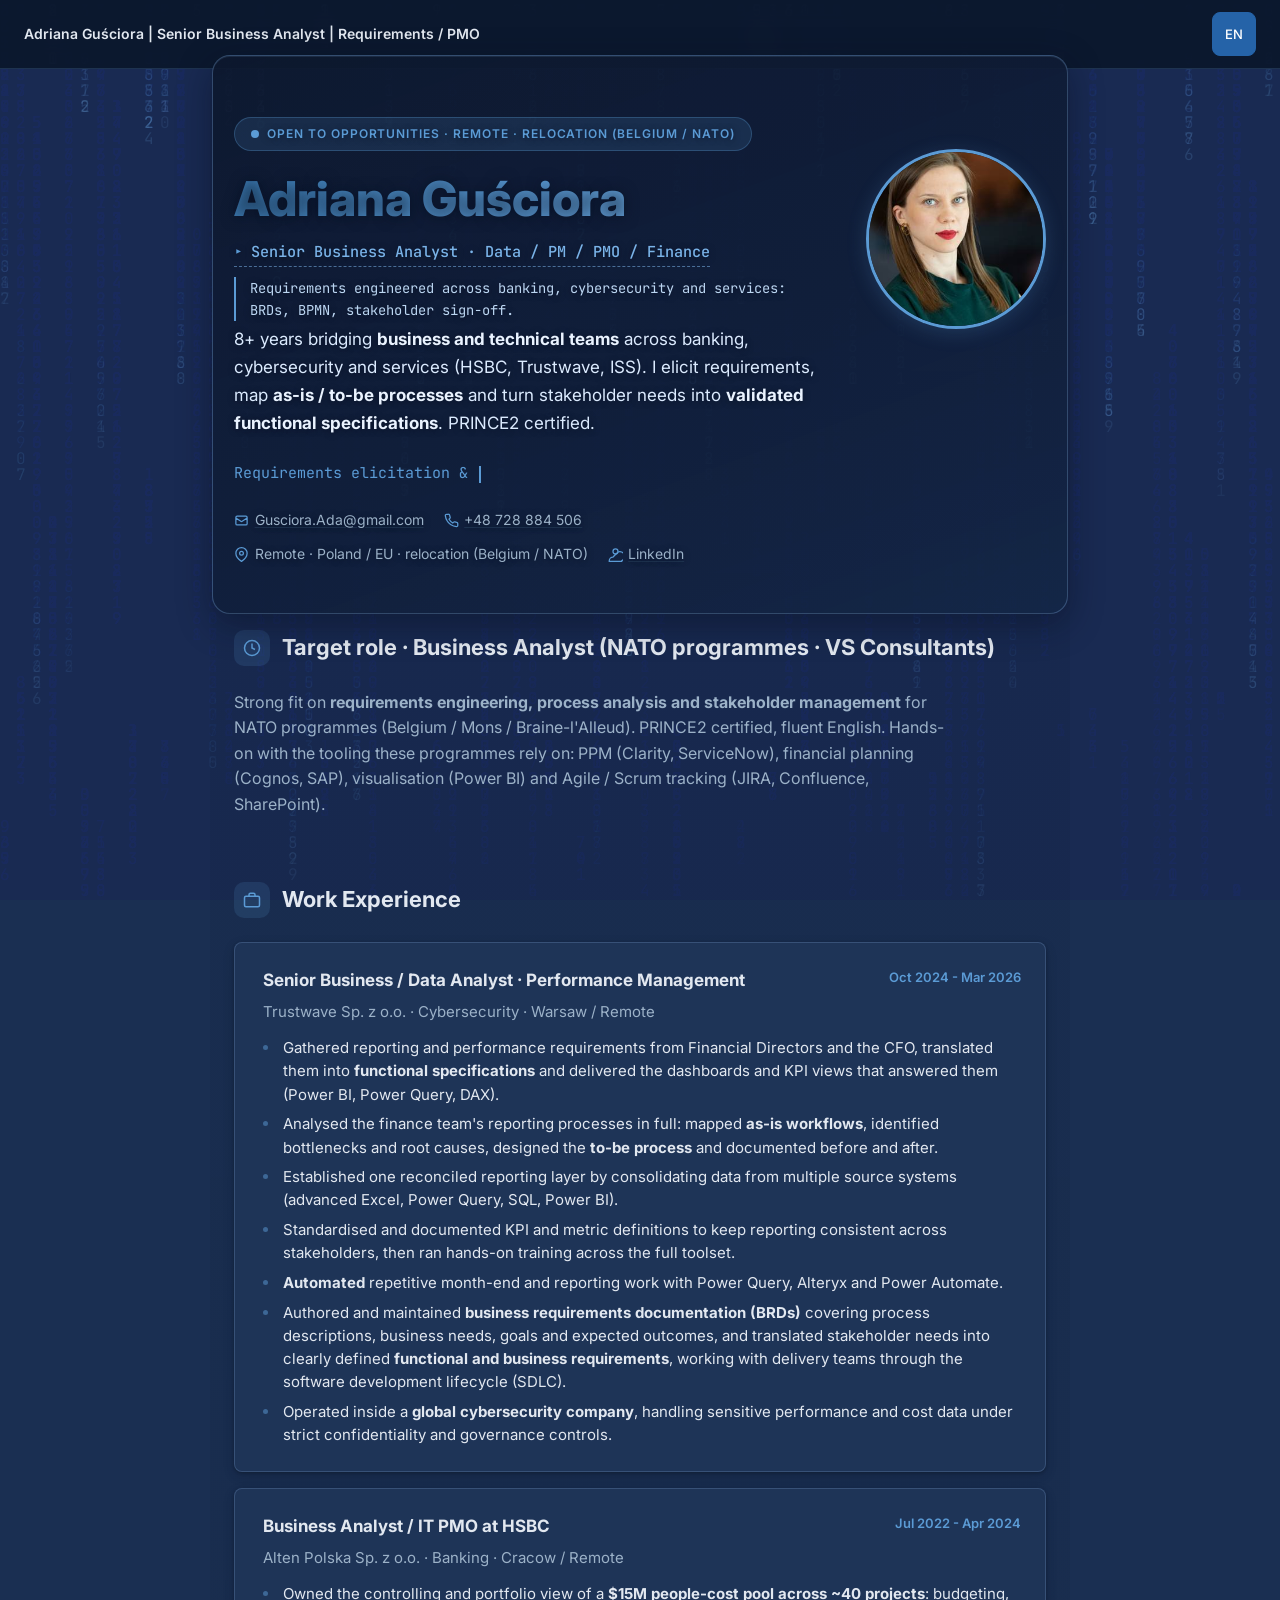
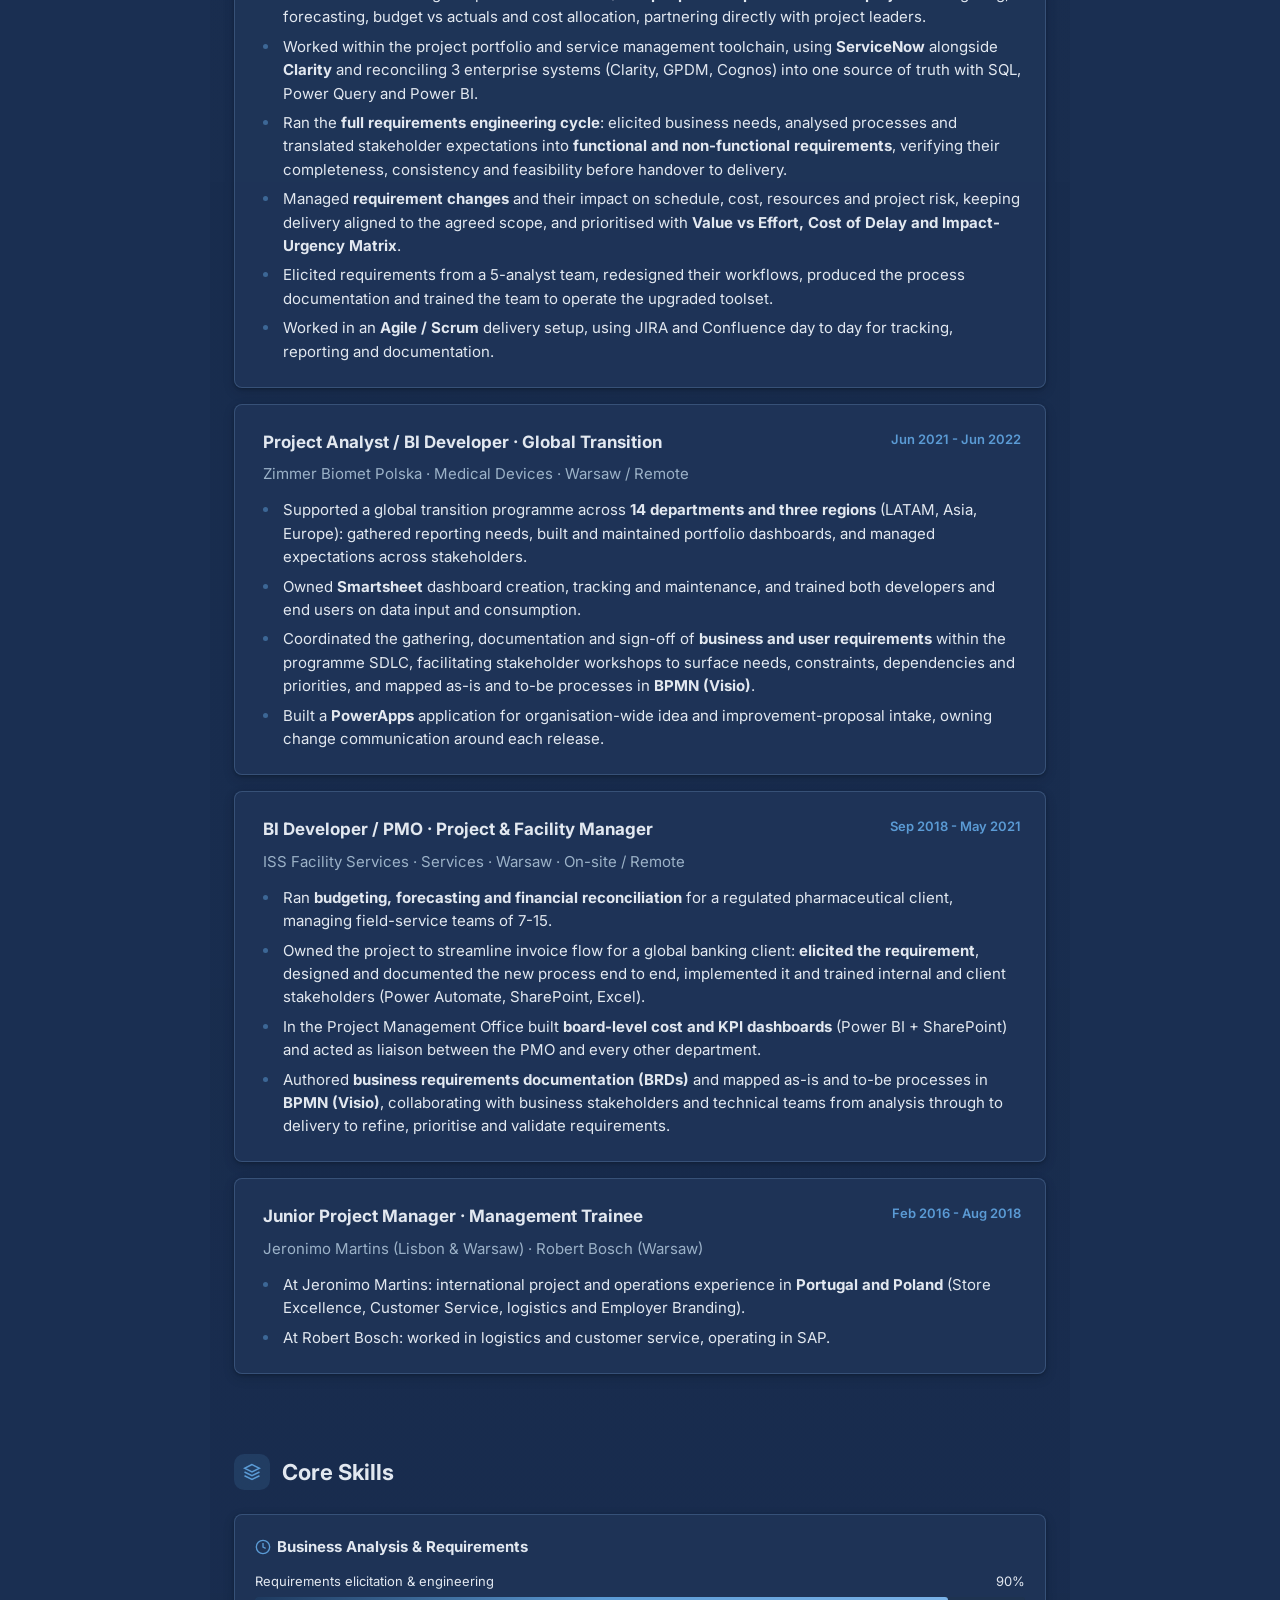
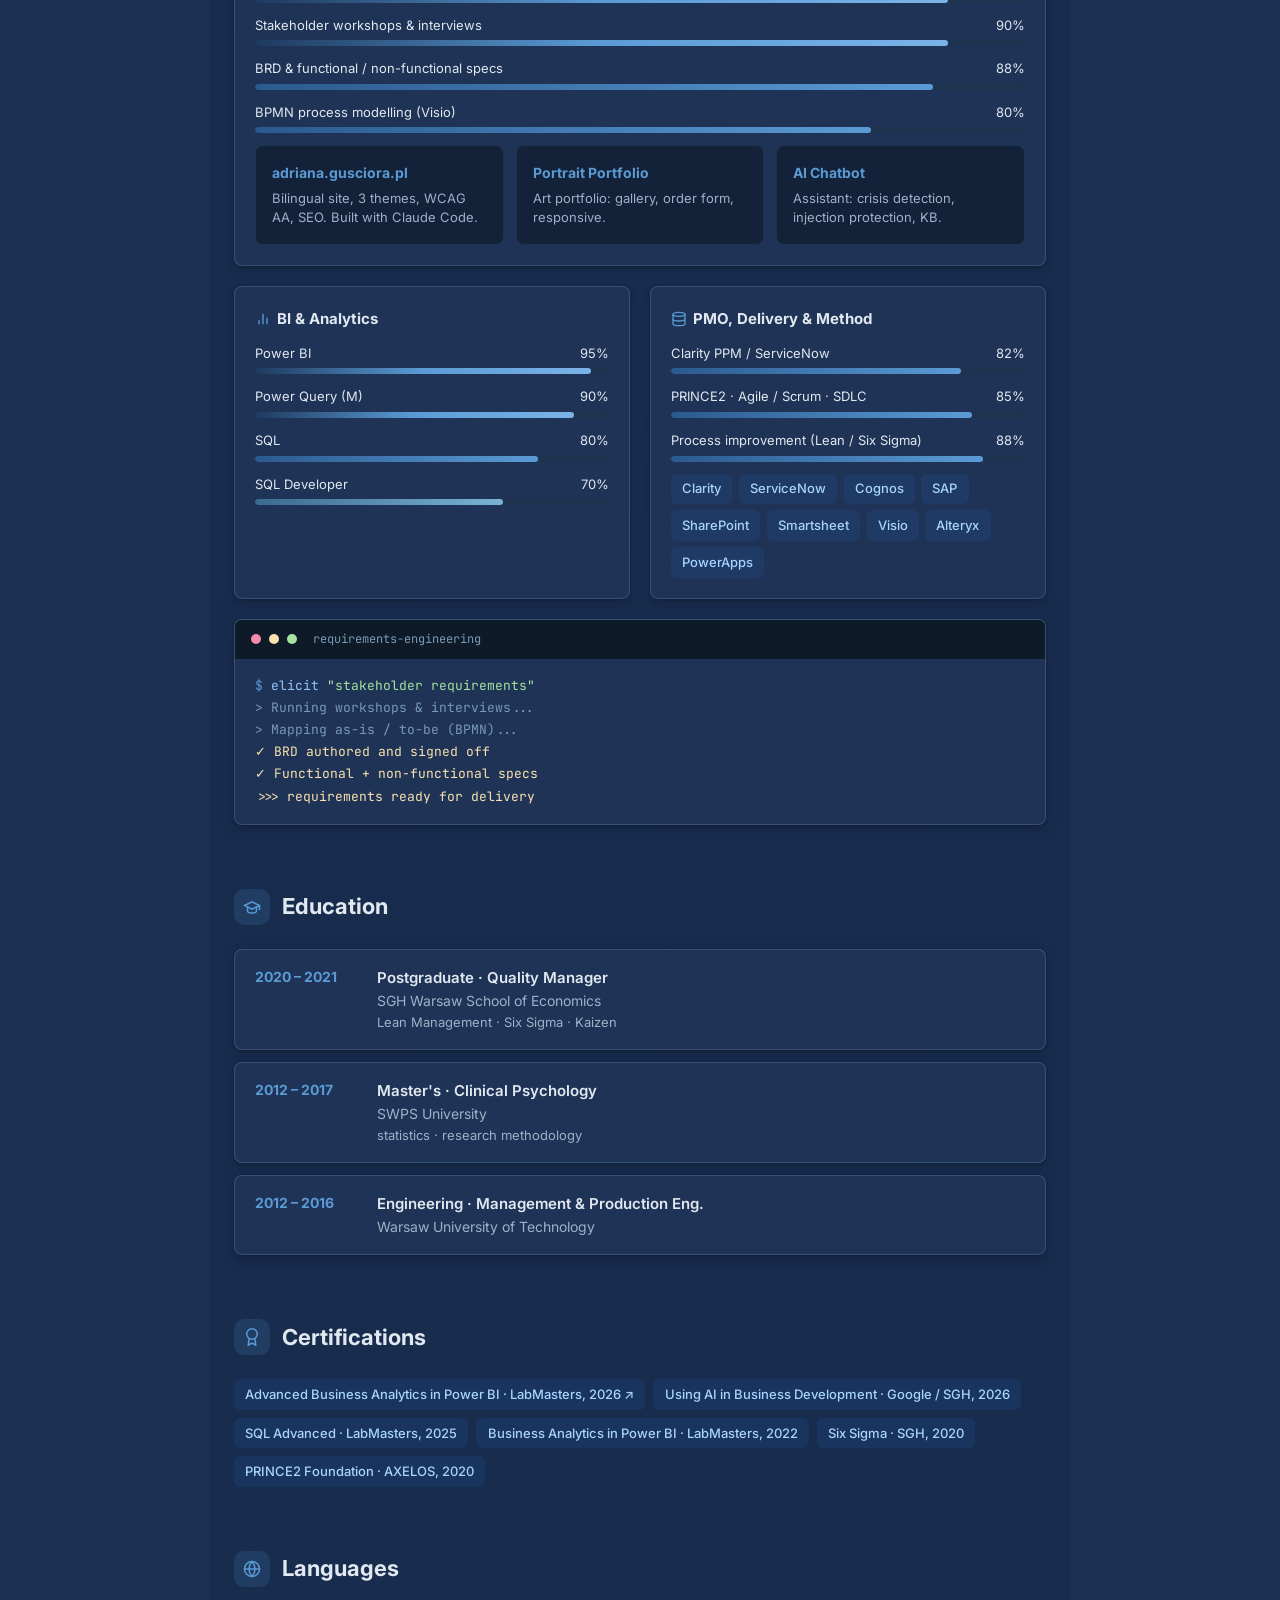
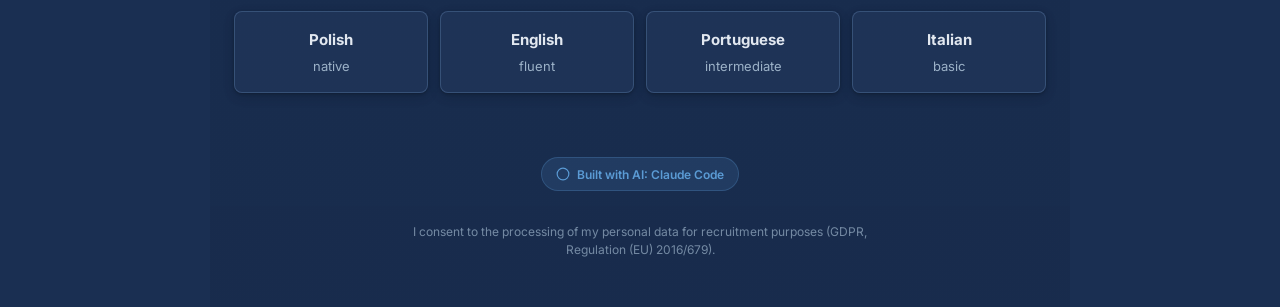
==== adrianaguscioraVS.html @ 181daa86 "cv: add online CV page for VS Consultants (NATO Business Analyst) New adrianaguscioraVS.html reusing" ====
<!DOCTYPE html>
<html lang="en">
<head>
<meta charset="UTF-8">
<meta name="viewport" content="width=device-width, initial-scale=1.0">
<meta name="robots" content="noindex, nofollow">
<title>CV — Adriana Guściora · Senior Business Analyst (NATO / VS Consultants)</title>
<link rel="preconnect" href="https://fonts.googleapis.com">
<link rel="preconnect" href="https://fonts.gstatic.com" crossorigin>
<link href="https://fonts.googleapis.com/css2?family=Inter:wght@400;500;600;700;800&family=JetBrains+Mono:wght@400;500&display=swap" rel="stylesheet">
<style>/* ===========================================
   CV Analityk — professional blue/navy design
   Dark/light mode, PL/EN toggle
   Clean, refined, with flower background
   =========================================== */

/* --- Color System (Blue / Navy) --- */
.cv-analyst {
  --ca-bg: #f8fafb;
  --ca-bg-alt: #eef1f5;
  --ca-surface: #ffffff;
  --ca-text: #1a2332;
  --ca-text-muted: #4a5a6a;
  --ca-accent: #1e56a0;
  --ca-accent-light: #2a6fc8;
  --ca-accent-hover: #174283;
  --ca-accent-glow: rgba(30, 86, 160, 0.10);
  --ca-gradient: linear-gradient(135deg, #0d2137, #1e56a0, #2a6fc8);
  --ca-border: #dce3eb;
  --ca-tag-bg: #eaf1fb;
  --ca-tag-text: #1e40af;
  --ca-card-shadow: 0 1px 3px rgba(0,0,0,0.05), 0 4px 12px rgba(0,0,0,0.03);
  --ca-font: 'Inter', -apple-system, BlinkMacSystemFont, 'Segoe UI', sans-serif;
  --ca-font-mono: 'JetBrains Mono', 'Fira Code', 'Cascadia Code', monospace;

  font-family: var(--ca-font);
  background: var(--ca-bg);
  color: var(--ca-text);
  min-height: 100vh;
  line-height: 1.6;
  position: relative;
  transition: background 0.3s ease, color 0.3s ease;
}

/* --- Dark mode --- */
.cv-analyst[data-mode="dark"] {
  --ca-bg: #0a1628;
  --ca-bg-alt: #0f1d32;
  --ca-surface: #132238;
  --ca-text: #e2e8f0;
  --ca-text-muted: #9cb2c8;
  --ca-accent: #5b9bd5;
  --ca-accent-light: #7ab3e8;
  --ca-accent-hover: #93c5fd;
  --ca-accent-glow: rgba(91, 155, 213, 0.15);
  --ca-gradient: linear-gradient(135deg, #3a7ab2, #5b9bd5, #7ab3e8);
  --ca-border: #1e3350;
  --ca-tag-bg: rgba(30, 86, 160, 0.20);
  --ca-tag-text: #a8d4ff;
  --ca-card-shadow: 0 1px 3px rgba(0,0,0,0.25), 0 4px 12px rgba(0,0,0,0.15);
}

/* --- Reset --- */
*, *::before, *::after {
  box-sizing: border-box;
  margin: 0;
  padding: 0;
}

html {
  scroll-behavior: smooth;
}

@media (prefers-reduced-motion: reduce) {
  html { scroll-behavior: auto; }
}

body {
  margin: 0;
  padding: 0;
}

/* --- Binary rain background (Matrix-style) --- */
.cv-analyst__binary-rain {
  position: fixed;
  top: 0;
  left: 0;
  width: 100%;
  height: 100%;
  pointer-events: none;
  z-index: 0;
}

/* --- Top bar --- */
.cv-analyst__topbar {
  position: sticky;
  top: 0;
  z-index: 100;
  display: flex;
  justify-content: flex-end;
  align-items: center;
  gap: 0.5rem;
  padding: 0.75rem 1.5rem;
  background: rgba(248, 250, 251, 0.85);
  backdrop-filter: blur(12px);
  -webkit-backdrop-filter: blur(12px);
  border-bottom: 1px solid var(--ca-border);
}

.cv-analyst[data-mode="dark"] .cv-analyst__topbar {
  background: rgba(10, 22, 40, 0.85);
}

.cv-analyst__toggle-btn {
  display: inline-flex;
  align-items: center;
  justify-content: center;
  gap: 0.4rem;
  padding: 0.4rem 0.75rem;
  min-height: 44px;
  min-width: 44px;
  font-size: 0.8125rem;
  font-family: var(--ca-font);
  font-weight: 500;
  background: var(--ca-surface);
  color: var(--ca-text-muted);
  border: 1px solid var(--ca-border);
  border-radius: 8px;
  cursor: pointer;
  transition: color 0.2s, border-color 0.2s, background-color 0.2s;
}

.cv-analyst__toggle-btn:hover {
  color: var(--ca-accent);
  border-color: var(--ca-accent);
}

.cv-analyst__toggle-btn svg {
  width: 16px;
  height: 16px;
}

.cv-analyst__toggle-btn--active {
  background: var(--ca-accent);
  color: #fff;
  border-color: var(--ca-accent);
}

.cv-analyst__toggle-btn--active:hover {
  color: #fff;
  background: var(--ca-accent-hover);
}

.cv-analyst[data-mode="dark"] .cv-analyst__toggle-btn--active {
  background: #2563a8;
  border-color: #2563a8;
}

.cv-analyst[data-mode="dark"] .cv-analyst__toggle-btn--active:hover {
  background: #1e56a0;
}

/* --- Top bar title --- */
.cv-analyst__topbar-title {
  font-size: 0.875rem;
  font-weight: 600;
  color: var(--ca-text);
  white-space: nowrap;
  overflow: hidden;
  text-overflow: ellipsis;
}

.cv-analyst__topbar-spacer {
  flex: 1;
}

/* --- Top bar divider --- */
.cv-analyst__topbar-divider {
  width: 1px;
  height: 20px;
  background: var(--ca-border);
  margin: 0 0.25rem;
}

/* --- Layout container --- */
.cv-analyst__container {
  position: relative;
  z-index: 1;
  max-width: 860px;
  margin: 0 auto;
  padding: 0 1.5rem;
}

/* --- Hero --- */
.cv-analyst__hero {
  padding: 3rem 0 2rem;
  display: flex;
  align-items: center;
  gap: 2.5rem;
}

.cv-analyst__hero-content {
  flex: 1;
  min-width: 0;
}

.cv-analyst__hero-badge {
  display: inline-flex;
  align-items: center;
  gap: 0.5rem;
  padding: 0.4rem 1rem;
  font-size: 0.75rem;
  font-weight: 600;
  text-transform: uppercase;
  letter-spacing: 0.08em;
  background: var(--ca-accent-glow);
  color: var(--ca-accent);
  border: 1px solid rgba(30, 86, 160, 0.25);
  border-radius: 20px;
  margin-bottom: 1.25rem;
}

.cv-analyst[data-mode="dark"] .cv-analyst__hero-badge {
  border-color: rgba(91, 155, 213, 0.3);
}

.cv-analyst__hero-badge .pulse {
  width: 8px;
  height: 8px;
  background: var(--ca-accent);
  border-radius: 50%;
  animation: pulse 2s ease-in-out infinite;
}

@keyframes pulse {
  0%, 100% { opacity: 1; transform: scale(1); }
  50% { opacity: 0.5; transform: scale(1.3); }
}

.cv-analyst__name {
  font-size: clamp(2.25rem, 5vw, 3rem);
  font-weight: 800;
  color: var(--ca-accent);
  background: var(--ca-gradient);
  -webkit-background-clip: text;
  -webkit-text-fill-color: transparent;
  background-clip: text;
  margin-bottom: 0.5rem;
  line-height: 1.15;
}

.cv-analyst__tagline {
  font-size: 1.0625rem;
  color: var(--ca-text-muted);
  max-width: 600px;
  margin: 0 0 1.5rem;
  line-height: 1.65;
}

/* --- Typing animation --- */
.cv-analyst__typing {
  font-family: var(--ca-font-mono);
  font-size: 0.9375rem;
  color: var(--ca-accent);
  min-height: 1.5em;
}

.cv-analyst__typing .cursor {
  display: inline-block;
  width: 2px;
  height: 1.1em;
  background: var(--ca-accent);
  margin-left: 2px;
  vertical-align: text-bottom;
  animation: blink 0.8s step-end infinite;
}

@keyframes blink {
  50% { opacity: 0; }
}

/* --- Contact row --- */
.cv-analyst__contact {
  display: flex;
  flex-wrap: wrap;
  gap: 0.75rem 1.25rem;
  margin-top: 1.5rem;
  font-size: 0.875rem;
}

.cv-analyst__contact-item {
  display: inline-flex;
  align-items: center;
  gap: 0.35rem;
  color: var(--ca-text-muted);
}

.cv-analyst__contact-item svg {
  width: 15px;
  height: 15px;
  color: var(--ca-accent);
  flex-shrink: 0;
}

.cv-analyst__contact-item a {
  color: var(--ca-text-muted);
  text-decoration: underline;
  text-underline-offset: 2px;
  text-decoration-color: var(--ca-border);
  transition: color 0.2s, text-decoration-color 0.2s;
}

.cv-analyst__contact-item a:hover {
  color: var(--ca-accent);
  text-decoration-color: var(--ca-accent);
}

/* --- Sections --- */
.cv-analyst__section {
  padding: 2rem 0;
}

.cv-analyst__section-header {
  display: flex;
  align-items: center;
  gap: 0.75rem;
  margin-bottom: 1.5rem;
}

.cv-analyst__section-icon {
  width: 36px;
  height: 36px;
  display: flex;
  align-items: center;
  justify-content: center;
  background: var(--ca-accent-glow);
  color: var(--ca-accent);
  border-radius: 10px;
  flex-shrink: 0;
}

.cv-analyst__section-icon svg {
  width: 18px;
  height: 18px;
}

.cv-analyst__section-title {
  font-size: 1.375rem;
  font-weight: 700;
  color: var(--ca-text);
  margin: 0;
  line-height: 1.3;
}

/* --- Experience cards --- */
.cv-analyst__exp-card {
  background: var(--ca-surface);
  border: 1px solid var(--ca-border);
  border-left: 3px solid var(--ca-accent);
  border-radius: 8px;
  padding: 1.5rem 1.5rem 1.5rem 1.75rem;
  margin-bottom: 1rem;
  box-shadow: var(--ca-card-shadow);
}

.cv-analyst__exp-header {
  display: flex;
  justify-content: space-between;
  align-items: flex-start;
  flex-wrap: wrap;
  gap: 0.5rem;
  margin-bottom: 0.4rem;
}

.cv-analyst__exp-role {
  font-size: 1.0625rem;
  font-weight: 700;
  color: var(--ca-text);
  margin: 0;
}

.cv-analyst__exp-period {
  font-size: 0.8125rem;
  color: var(--ca-accent);
  font-weight: 600;
  white-space: nowrap;
}

.cv-analyst__exp-company {
  font-size: 0.9375rem;
  color: var(--ca-text-muted);
  margin-bottom: 0.75rem;
}

.cv-analyst__exp-bullets {
  list-style: none;
  padding: 0;
  margin: 0;
  display: flex;
  flex-direction: column;
  gap: 0.4rem;
}

.cv-analyst__exp-bullets li {
  font-size: 0.9375rem;
  color: var(--ca-text);
  padding-left: 1.25rem;
  position: relative;
  line-height: 1.55;
}

.cv-analyst__exp-bullets li::before {
  content: '';
  position: absolute;
  left: 0;
  top: 0.6em;
  width: 5px;
  height: 5px;
  border-radius: 50%;
  background: var(--ca-accent);
  opacity: 0.5;
}

/* --- Skills --- */
.cv-analyst__skills-grid {
  display: grid;
  grid-template-columns: 1fr;
  gap: 1.25rem;
}

@media (min-width: 640px) {
  .cv-analyst__skills-grid {
    grid-template-columns: 1fr 1fr;
  }
}

.cv-analyst__skill-group {
  background: var(--ca-surface);
  border: 1px solid var(--ca-border);
  border-radius: 8px;
  padding: 1.25rem;
  box-shadow: var(--ca-card-shadow);
}

.cv-analyst__skill-group--ai {
  border-color: rgba(30, 86, 160, 0.35);
  background: rgba(234, 241, 251, 0.5);
  grid-column: 1 / -1;
  border-left: 3px solid var(--ca-accent);
}

.cv-analyst[data-mode="dark"] .cv-analyst__skill-group--ai {
  border-color: rgba(91, 155, 213, 0.35);
  background: rgba(30, 86, 160, 0.08);
}

.cv-analyst__skill-group h3 {
  font-size: 0.9375rem;
  font-weight: 700;
  color: var(--ca-text);
  margin: 0 0 0.75rem;
  display: flex;
  align-items: center;
  gap: 0.4rem;
}

.cv-analyst__skill-group h3 svg {
  width: 16px;
  height: 16px;
  color: var(--ca-accent);
}

/* --- Skill bars --- */
.cv-analyst__skill-bar {
  margin-bottom: 0.75rem;
}

.cv-analyst__skill-bar:last-of-type {
  margin-bottom: 0;
}

.cv-analyst__skill-label {
  display: flex;
  justify-content: space-between;
  font-size: 0.8125rem;
  margin-bottom: 0.3rem;
  color: var(--ca-text);
}

.cv-analyst__skill-track {
  height: 6px;
  background: #d5dde5;
  border-radius: 3px;
  overflow: hidden;
}

.cv-analyst[data-mode="dark"] .cv-analyst__skill-track {
  background: #1e3350;
}

/* Skill levels: expert (90+), advanced (80-89), proficient (70-79) */
.cv-analyst__skill-fill {
  height: 100%;
  border-radius: 3px;
  width: 0;
  background: var(--ca-gradient);
}

.cv-analyst__skill-fill[data-level="expert"] {
  background: linear-gradient(90deg, #0d2137, #1e56a0, #2a6fc8);
  transition: width 1.4s cubic-bezier(0.22, 1, 0.36, 1);
}

.cv-analyst__skill-fill[data-level="advanced"] {
  background: linear-gradient(90deg, #1e56a0, #3b82c8);
  transition: width 1.0s cubic-bezier(0.34, 1.56, 0.64, 1);
}

.cv-analyst__skill-fill[data-level="proficient"] {
  background: linear-gradient(90deg, #3b6fa0, #6ba3d6);
  transition: width 0.8s cubic-bezier(0.45, 0, 0.55, 1);
}

.cv-analyst[data-mode="dark"] .cv-analyst__skill-fill[data-level="expert"] {
  background: linear-gradient(90deg, #1e3a5f, #5b9bd5, #7ab3e8);
}

.cv-analyst[data-mode="dark"] .cv-analyst__skill-fill[data-level="advanced"] {
  background: linear-gradient(90deg, #2a5a8f, #5b9bd5);
}

.cv-analyst[data-mode="dark"] .cv-analyst__skill-fill[data-level="proficient"] {
  background: linear-gradient(90deg, #3a6a8f, #7ab3d5);
}

/* --- Tags --- */
.cv-analyst__tags {
  display: flex;
  flex-wrap: wrap;
  gap: 0.4rem;
}

.cv-analyst__tag {
  font-size: 0.8125rem;
  padding: 0.3rem 0.7rem;
  background: var(--ca-tag-bg);
  color: var(--ca-tag-text);
  border-radius: 6px;
  font-weight: 500;
}

.cv-analyst__tags--spaced {
  margin-top: 0.75rem;
}

.cv-analyst__tags--certs {
  gap: 0.5rem;
}

.cv-analyst__tag--link {
  text-decoration: none;
  cursor: pointer;
  transition: opacity 0.2s, transform 0.2s;
}

.cv-analyst__tag--link:hover {
  opacity: 0.85;
  transform: translateY(-1px);
}

.cv-analyst__cert-link {
  display: inline-flex;
  align-items: center;
  gap: 0.25rem;
  margin-top: 0.35rem;
  font-size: 0.75rem;
  color: var(--ca-accent);
  text-decoration: none;
  opacity: 0.8;
  transition: opacity 0.2s;
}

.cv-analyst__cert-link:hover {
  opacity: 1;
  text-decoration: underline;
}

.cv-analyst__cert-link svg {
  width: 12px;
  height: 12px;
}

button.cv-analyst__cert-link {
  background: none;
  border: none;
  cursor: pointer;
  padding: 0;
}

.cv-analyst__lang-cert {
  font-size: 0.8125rem;
  color: var(--ca-accent);
  background: none;
  border: none;
  padding: 0;
  cursor: pointer;
  font-family: inherit;
  margin-left: 0.25rem;
}

.cv-analyst__lang-cert:hover {
  text-decoration: underline;
}

button.cv-analyst__tag--link {
  border: none;
  cursor: pointer;
  font-family: inherit;
}

/* Clickable AI project tiles */
.cv-analyst__ai-project--link {
  text-decoration: none;
  color: inherit;
  transition: transform 0.2s, box-shadow 0.2s;
}

.cv-analyst__ai-project--link:hover {
  transform: translateY(-2px);
  box-shadow: 0 4px 12px rgba(0, 0, 0, 0.15);
}

/* --- Lightbox (cert gallery) --- */
.cv-cert-lightbox {
  position: fixed;
  inset: 0;
  z-index: 9999;
  display: flex;
  align-items: center;
  justify-content: center;
}

.cv-cert-lightbox[hidden] {
  display: none;
}

.cv-cert-lightbox__overlay {
  position: absolute;
  inset: 0;
  background: rgba(0, 0, 0, 0.88);
}

.cv-cert-lightbox__content {
  position: relative;
  display: flex;
  align-items: center;
  justify-content: center;
}

.cv-cert-lightbox__img {
  max-width: 90vw;
  max-height: 85vh;
  object-fit: contain;
  border-radius: 4px;
  box-shadow: 0 4px 32px rgba(0, 0, 0, 0.5);
}

.cv-cert-lightbox__pdf {
  width: 80vw;
  height: 85vh;
  border: none;
  border-radius: 4px;
  box-shadow: 0 4px 32px rgba(0, 0, 0, 0.5);
  background: #fff;
}

.cv-cert-lightbox__close,
.cv-cert-lightbox__prev,
.cv-cert-lightbox__next {
  position: absolute;
  background: rgba(255, 255, 255, 0.12);
  color: #fff;
  border: none;
  cursor: pointer;
  border-radius: 50%;
  display: flex;
  align-items: center;
  justify-content: center;
  transition: background 0.2s;
  z-index: 1;
}

.cv-cert-lightbox__close:hover,
.cv-cert-lightbox__prev:hover,
.cv-cert-lightbox__next:hover {
  background: rgba(255, 255, 255, 0.25);
}

.cv-cert-lightbox__close {
  top: 1rem;
  right: 1rem;
  width: 40px;
  height: 40px;
  font-size: 1.5rem;
  line-height: 1;
}

.cv-cert-lightbox__prev,
.cv-cert-lightbox__next {
  top: 50%;
  transform: translateY(-50%);
  width: 44px;
  height: 44px;
  font-size: 1.75rem;
  line-height: 1;
}

.cv-cert-lightbox__prev { left: 1rem; }
.cv-cert-lightbox__next { right: 1rem; }

.cv-cert-lightbox__counter {
  position: absolute;
  bottom: 1rem;
  left: 50%;
  transform: translateX(-50%);
  color: rgba(255, 255, 255, 0.7);
  font-size: 0.875rem;
}

.cv-analyst__tag--ai {
  background: var(--ca-accent-glow);
  color: var(--ca-accent);
  border: 1px solid rgba(30, 86, 160, 0.2);
}

.cv-analyst[data-mode="dark"] .cv-analyst__tag--ai {
  border-color: rgba(91, 155, 213, 0.25);
}

/* --- Terminal snippet --- */
.cv-analyst__terminal {
  background: #1a2332;
  border-radius: 8px;
  overflow: hidden;
  margin-top: 1.25rem;
  box-shadow: var(--ca-card-shadow);
  font-family: var(--ca-font-mono);
  font-size: 0.8125rem;
  line-height: 1.7;
}

.cv-analyst__terminal-header {
  display: flex;
  align-items: center;
  gap: 0.5rem;
  padding: 0.6rem 1rem;
  background: #0f1a28;
}

.cv-analyst__terminal-dot {
  width: 10px;
  height: 10px;
  border-radius: 50%;
}

.cv-analyst__terminal-dot--red { background: #f38ba8; }
.cv-analyst__terminal-dot--yellow { background: #f9e2af; }
.cv-analyst__terminal-dot--green { background: #a6e3a1; }

.cv-analyst__terminal-title {
  font-size: 0.75rem;
  color: #7a9ab4;
  margin-left: 0.5rem;
}

.cv-analyst__terminal-body {
  padding: 1rem 1.25rem;
  color: #c8d6e0;
  overflow-x: auto;
}

.cv-analyst__terminal-body .prompt { color: #5b9bd5; }
.cv-analyst__terminal-body .comment { color: #7a9ab4; }
.cv-analyst__terminal-body .keyword { color: #7ab3e8; }
.cv-analyst__terminal-body .string { color: #a6e3a1; }
.cv-analyst__terminal-body .function { color: #93c5fd; }
.cv-analyst__terminal-body .output { color: #f9e2af; }

/* --- AI project cards --- */
.cv-analyst__ai-projects {
  display: grid;
  grid-template-columns: 1fr;
  gap: 0.75rem;
  margin-top: 0.75rem;
}

@media (min-width: 640px) and (max-width: 767px) {
  .cv-analyst__ai-projects {
    grid-template-columns: 1fr 1fr;
  }
}

@media (min-width: 768px) {
  .cv-analyst__ai-projects {
    grid-template-columns: 1fr 1fr 1fr;
  }
}

.cv-analyst__ai-project {
  padding: 1rem;
  background: var(--ca-surface);
  border: 1px solid var(--ca-border);
  border-radius: 8px;
  text-align: left;
}

.cv-analyst__ai-project-name {
  font-size: 0.875rem;
  font-weight: 700;
  color: var(--ca-accent);
  margin: 0 0 0.25rem;
}

.cv-analyst__ai-project-desc {
  font-size: 0.8125rem;
  color: var(--ca-text-muted);
  line-height: 1.5;
  margin: 0;
}

/* --- Education --- */
.cv-analyst__edu-list {
  display: flex;
  flex-direction: column;
  gap: 0.75rem;
}

.cv-analyst__edu-item {
  display: grid;
  grid-template-columns: 110px 1fr;
  gap: 0.75rem;
  padding: 1rem 1.25rem;
  background: var(--ca-surface);
  border: 1px solid var(--ca-border);
  border-left: 3px solid var(--ca-accent);
  border-radius: 8px;
  box-shadow: var(--ca-card-shadow);
}

.cv-analyst__edu-year {
  font-size: 0.875rem;
  font-weight: 700;
  color: var(--ca-accent);
}

.cv-analyst__edu-title {
  font-size: 0.9375rem;
  font-weight: 600;
  color: var(--ca-text);
  margin: 0;
}

.cv-analyst__edu-school {
  font-size: 0.875rem;
  color: var(--ca-text-muted);
  margin: 0;
}

.cv-analyst__edu-desc {
  font-size: 0.8125rem;
  color: var(--ca-text-muted);
  margin: 0;
}

/* --- Languages --- */
.cv-analyst__lang-grid {
  display: grid;
  grid-template-columns: repeat(auto-fill, minmax(180px, 1fr));
  gap: 0.75rem;
}

.cv-analyst__lang-card {
  background: var(--ca-surface);
  border: 1px solid var(--ca-border);
  border-radius: 8px;
  padding: 1rem;
  text-align: center;
  box-shadow: var(--ca-card-shadow);
}

.cv-analyst__lang-name {
  font-weight: 700;
  color: var(--ca-text);
  font-size: 0.9375rem;
}

.cv-analyst__lang-level {
  font-size: 0.8125rem;
  color: var(--ca-text-muted);
  margin-top: 0.25rem;
}

/* --- Photo --- */
.cv-analyst__photo {
  width: 180px;
  height: 180px;
  border-radius: 50%;
  object-fit: cover;
  border: 3px solid var(--ca-accent);
  box-shadow: 0 4px 20px rgba(30, 86, 160, 0.15);
  flex-shrink: 0;
  align-self: flex-start;
  margin-top: 2rem;
}

.cv-analyst[data-mode="dark"] .cv-analyst__photo {
  box-shadow: 0 4px 20px rgba(91, 155, 213, 0.2);
}

/* --- Footer --- */
.cv-analyst__footer {
  text-align: center;
  padding: 2rem 0 3rem;
  font-size: 0.8125rem;
  color: var(--ca-text-muted);
}

.cv-analyst__gdpr {
  margin-top: 1.25rem;
  font-size: 0.75rem;
  color: var(--ca-text-muted);
  opacity: 0.7;
  max-width: 500px;
  margin-left: auto;
  margin-right: auto;
  line-height: 1.5;
}

.cv-analyst__ai-badge {
  display: inline-flex;
  align-items: center;
  gap: 0.4rem;
  padding: 0.4rem 0.9rem;
  font-size: 0.75rem;
  font-weight: 600;
  background: var(--ca-accent-glow);
  color: var(--ca-accent);
  border: 1px solid rgba(30, 86, 160, 0.2);
  border-radius: 20px;
  margin-bottom: 0.75rem;
}

.cv-analyst[data-mode="dark"] .cv-analyst__ai-badge {
  border-color: rgba(91, 155, 213, 0.25);
}

.cv-analyst__ai-badge svg {
  width: 14px;
  height: 14px;
}

/* --- Print button --- */
.cv-analyst__print-btn {
  display: inline-flex;
  align-items: center;
  gap: 0.5rem;
  padding: 0.5rem 1rem;
  min-height: 44px;
  font-size: 0.8125rem;
  font-family: var(--ca-font);
  font-weight: 500;
  background: var(--ca-surface);
  color: var(--ca-text-muted);
  border: 1px solid var(--ca-border);
  border-radius: 8px;
  cursor: pointer;
  transition: color 0.2s, border-color 0.2s;
  margin-top: 1rem;
}

.cv-analyst__print-btn:hover {
  color: var(--ca-accent);
  border-color: var(--ca-accent);
}

.cv-analyst__print-btn svg {
  width: 15px;
  height: 15px;
}

/* --- Skip link --- */
.cv-analyst__skip-link {
  position: absolute;
  left: -9999px;
  top: 0;
  z-index: 200;
  padding: 0.5rem 1rem;
  background: var(--ca-accent);
  color: #fff;
  font-size: 0.875rem;
  font-weight: 600;
  text-decoration: none;
  border-radius: 0 0 8px 0;
}

.cv-analyst__skip-link:focus {
  left: 0;
  top: 0;
}

/* --- Focus styles (WCAG) --- */
a:focus-visible,
button:focus-visible {
  outline: 3px solid var(--ca-accent);
  outline-offset: 2px;
}

/* --- Reduced motion --- */
@media (prefers-reduced-motion: reduce) {
  .cv-analyst__hero-badge .pulse { animation: none; }
  .cv-analyst__typing .cursor { animation: none; }
  .cv-analyst__skill-fill,
  .cv-analyst__skill-fill[data-level="expert"],
  .cv-analyst__skill-fill[data-level="advanced"],
  .cv-analyst__skill-fill[data-level="proficient"] {
    transition: none;
  }
  .cv-analyst__binary-rain { display: none; }
}

/* --- Responsive --- */
@media (max-width: 640px) {
  .cv-analyst__hero {
    flex-direction: column-reverse;
    text-align: center;
    gap: 1.25rem;
  }

  .cv-analyst__hero-content {
    display: flex;
    flex-direction: column;
    align-items: center;
  }

  .cv-analyst__contact {
    justify-content: center;
  }

  .cv-analyst__edu-item {
    grid-template-columns: 1fr;
    gap: 0.25rem;
  }

  .cv-analyst__topbar {
    padding: 0.5rem 1rem;
    flex-wrap: wrap;
    justify-content: center;
  }

  .cv-analyst__topbar-title,
  .cv-analyst__topbar-spacer {
    display: none;
  }

  .cv-analyst__exp-header {
    flex-direction: column;
  }

  .cv-analyst__container {
    padding: 0 1rem;
  }

  .cv-analyst__exp-card {
    padding: 1rem 1rem 1rem 1.25rem;
  }
}

/* =============================================
   PRINT — Professional CV layout for PDF/paper
   Editorial minimal: navy accents, tight grid,
   optimized for A4 (2 pages max)
   ============================================= */

@page {
  size: A4;
  margin: 1.2cm 1.5cm;
}

@media print {

  /* --- Reset to clean white --- */
  .cv-analyst {
    --ca-bg: #fff;
    --ca-surface: #fff;
    --ca-text: #1a1a1a;
    --ca-text-muted: #4a4a4a;
    --ca-border: #d0d5dd;
    --ca-accent: #1e3a6e;
    --ca-tag-bg: #eef2f7;
    --ca-tag-text: #1e3a6e;
    --ca-card-shadow: none;
    background: #fff;
    font-size: 9.5pt;
    line-height: 1.45;
  }

  /* --- Hide web-only elements --- */
  .cv-analyst__topbar,
  .cv-analyst__binary-rain,
  .cv-analyst__print-btn,
  .cv-analyst__ai-badge,
  .cv-analyst__typing,
  .cv-analyst__skip-link,
  .cv-analyst__terminal,
  .cv-analyst__hero-badge {
    display: none !important;
  }

  /* --- Container: full width for print --- */
  .cv-analyst__container {
    max-width: 100%;
    padding: 0;
  }

  /* ==========================================
     HERO — Compact header with accent bar
     ========================================== */
  .cv-analyst__hero {
    padding: 0 0 0.6cm;
    text-align: left;
    display: grid;
    grid-template-columns: 72pt 1fr;
    grid-template-rows: auto auto auto;
    gap: 0 0.5cm;
    align-items: start;
    border-bottom: 2.5pt solid #1e3a6e;
    margin-bottom: 0.4cm;
  }

  .cv-analyst__photo {
    grid-row: 1 / 4;
    width: 72pt;
    height: 72pt;
    border: 2pt solid #1e3a6e;
    box-shadow: none;
    margin: 0;
  }

  .cv-analyst__name {
    font-size: 18pt;
    font-weight: 800;
    -webkit-text-fill-color: #1e3a6e;
    color: #1e3a6e;
    margin: 0;
    line-height: 1.2;
    padding-top: 0.1cm;
  }

  .cv-analyst__tagline {
    font-size: 9pt;
    color: #4a4a4a;
    margin: 0.1cm 0 0;
    line-height: 1.4;
    max-width: none;
  }

  .cv-analyst__contact {
    margin-top: 0.15cm;
    gap: 0.3cm;
    justify-content: flex-start;
    font-size: 8.5pt;
  }

  .cv-analyst__contact-item svg {
    width: 10pt;
    height: 10pt;
    color: #1e3a6e;
  }

  .cv-analyst__contact-item a {
    text-decoration: none;
    color: #1a1a1a;
  }

  .cv-analyst__contact-item a::after {
    content: none;
  }

  /* ==========================================
     SECTIONS — Tight spacing
     ========================================== */
  .cv-analyst__section {
    padding: 0.25cm 0;
  }

  .cv-analyst__section-header {
    margin-bottom: 0.3cm;
    gap: 0.3cm;
    break-after: avoid;
    border-bottom: 0.75pt solid #d0d5dd;
    padding-bottom: 0.15cm;
  }

  .cv-analyst__section-icon {
    width: 20pt;
    height: 20pt;
    background: none;
    border-radius: 0;
  }

  .cv-analyst__section-icon svg {
    width: 14pt;
    height: 14pt;
    color: #1e3a6e;
  }

  .cv-analyst__section-title {
    font-size: 12pt;
    font-weight: 700;
    color: #1e3a6e;
    text-transform: uppercase;
    letter-spacing: 0.04em;
  }

  /* ==========================================
     EXPERIENCE — Dense cards
     ========================================== */
  .cv-analyst__exp-card {
    break-inside: avoid;
    box-shadow: none;
    border: none;
    border-left: 2pt solid #1e3a6e;
    border-radius: 0;
    padding: 0.2cm 0 0.2cm 0.4cm;
    margin-bottom: 0.25cm;
    background: none;
  }

  .cv-analyst__exp-header {
    margin-bottom: 0.05cm;
    gap: 0.2cm;
  }

  .cv-analyst__exp-role {
    font-size: 10pt;
    font-weight: 700;
    color: #1a1a1a;
  }

  .cv-analyst__exp-period {
    font-size: 8.5pt;
    font-weight: 600;
    color: #1e3a6e;
  }

  .cv-analyst__exp-company {
    font-size: 8.5pt;
    color: #4a4a4a;
    margin-bottom: 0.1cm;
  }

  .cv-analyst__exp-bullets {
    gap: 0.05cm;
  }

  .cv-analyst__exp-bullets li {
    font-size: 8.5pt;
    line-height: 1.4;
    padding-left: 0.35cm;
  }

  .cv-analyst__exp-bullets li::before {
    width: 3pt;
    height: 3pt;
    top: 0.55em;
    background: #1e3a6e;
    opacity: 0.6;
  }

  /* ==========================================
     SKILLS — Compact 2-column grid
     ========================================== */
  .cv-analyst__skills-grid {
    grid-template-columns: 1fr 1fr;
    gap: 0.3cm;
  }

  .cv-analyst__skill-group {
    break-inside: avoid;
    box-shadow: none;
    border: none;
    border-left: 2pt solid #1e3a6e;
    border-radius: 0;
    padding: 0.15cm 0 0.15cm 0.3cm;
    background: none;
  }

  .cv-analyst__skill-group--ai {
    grid-column: 1 / -1;
    border-left: 2pt solid #1e3a6e;
    background: none;
    border-top: none;
    border-right: none;
    border-bottom: none;
  }

  .cv-analyst__skill-group h3 {
    font-size: 9pt;
    font-weight: 700;
    margin-bottom: 0.15cm;
    color: #1e3a6e;
  }

  .cv-analyst__skill-group h3 svg {
    width: 11pt;
    height: 11pt;
  }

  /* --- Skill bars — compact for print --- */
  .cv-analyst__skill-bar {
    margin-bottom: 0.1cm;
  }

  .cv-analyst__skill-label {
    font-size: 8pt;
    margin-bottom: 0.03cm;
  }

  .cv-analyst__skill-track {
    height: 4pt;
    background: #e5e7eb;
    border-radius: 2pt;
  }

  .cv-analyst__skill-fill {
    border-radius: 2pt;
    transition: none;
    background: #1e3a6e !important;
  }

  .cv-analyst__skill-fill[data-width="95"] { width: 95% !important; }
  .cv-analyst__skill-fill[data-width="90"] { width: 90% !important; }
  .cv-analyst__skill-fill[data-width="85"] { width: 85% !important; }
  .cv-analyst__skill-fill[data-width="80"] { width: 80% !important; }
  .cv-analyst__skill-fill[data-width="75"] { width: 75% !important; }

  /* --- AI projects — inline in print --- */
  .cv-analyst__ai-projects {
    grid-template-columns: 1fr 1fr 1fr;
    gap: 0.2cm;
    margin-top: 0.2cm;
  }

  .cv-analyst__ai-project {
    padding: 0.15cm 0.25cm;
    border: 0.5pt solid #d0d5dd;
    border-radius: 0;
    background: #f8f9fb;
  }

  .cv-analyst__ai-project-name {
    font-size: 8pt;
    color: #1e3a6e;
    margin-bottom: 0.05cm;
  }

  .cv-analyst__ai-project-desc {
    font-size: 6.5pt;
    line-height: 1.3;
  }

  /* --- Tags — compact pills --- */
  .cv-analyst__tags {
    gap: 0.1cm;
  }

  .cv-analyst__tag {
    font-size: 7.5pt;
    padding: 0.05cm 0.2cm;
    background: #eef2f7;
    color: #1e3a6e;
    border-radius: 2pt;
    border: 0.5pt solid #d0d5dd;
  }

  /* ==========================================
     EDUCATION — Compact list
     ========================================== */
  .cv-analyst__edu-list {
    gap: 0.15cm;
  }

  .cv-analyst__edu-item {
    break-inside: avoid;
    box-shadow: none;
    border: none;
    border-left: 2pt solid #1e3a6e;
    border-radius: 0;
    padding: 0.1cm 0 0.1cm 0.4cm;
    background: none;
    grid-template-columns: 70pt 1fr;
    gap: 0.3cm;
  }

  .cv-analyst__edu-year {
    font-size: 8.5pt;
    font-weight: 700;
    color: #1e3a6e;
  }

  .cv-analyst__edu-title {
    font-size: 9pt;
    font-weight: 600;
  }

  .cv-analyst__edu-school {
    font-size: 8pt;
  }

  .cv-analyst__edu-desc {
    font-size: 7.5pt;
  }

  /* ==========================================
     LANGUAGES — Inline row
     ========================================== */
  .cv-analyst__lang-grid {
    grid-template-columns: repeat(4, 1fr);
    gap: 0.2cm;
  }

  .cv-analyst__lang-card {
    box-shadow: none;
    border: none;
    border-left: 2pt solid #1e3a6e;
    border-radius: 0;
    padding: 0.05cm 0 0.05cm 0.3cm;
    text-align: left;
    background: none;
  }

  .cv-analyst__lang-name {
    font-size: 9pt;
    font-weight: 700;
  }

  .cv-analyst__lang-level {
    font-size: 7.5pt;
  }

  /* ==========================================
     FOOTER — Compact GDPR line
     ========================================== */
  .cv-analyst__footer {
    padding: 0.3cm 0 0;
    border-top: 0.5pt solid #d0d5dd;
    margin-top: 0.2cm;
  }

  .cv-analyst__gdpr {
    font-size: 7pt;
    color: #888;
    opacity: 1;
    margin-top: 0;
    max-width: none;
    text-align: center;
  }
}
</style>
<style>
  /* lighter navy base; full-bleed -> kill the 1.2cm white @page margins from cv-analityk.css */
  @page { margin: 0 !important; }
  html, body { background: #1a2f52 !important; }
  .cv-analyst, .cv-analyst[data-mode="dark"]{ --ca-bg:#1a2f52; background:#1a2f52 !important; }
  .cv-analyst__topbar { position: static; }
  .cv-analyst__success-tag{ display:inline-block; color:var(--ca-accent-light); font-weight:700; font-size:.78rem; letter-spacing:.02em; margin-right:6px; }

  /* role line under the name -> links to the cv-analityk site */
  .cv-analyst__role-link{ display:inline-flex; align-items:center; gap:.5rem; margin:.35rem 0 .15rem;
    font-family: var(--ca-font-mono); font-weight:500; font-size:.95rem; color: var(--ca-accent-light);
    text-decoration:none; border-bottom:1px dashed rgba(122,179,232,.55); padding-bottom:2px; }
  .cv-analyst__role-link::before{ content:"▸"; color: var(--ca-accent); }
  .cv-analyst__role-link:hover{ color:#cfe6ff; border-bottom-color:#cfe6ff; }

  /* one concrete, finished headline (replaces the typing line in the PDF) */
  .cv-analyst__headline{ font-family:var(--ca-font-mono); font-size:.86rem; color:#bcd6f2;
    margin:.5rem 0 .2rem; padding-left:.85rem; border-left:2px solid var(--ca-accent); }

  /* success story per role */
  .cv-analyst__exp-success{ margin-top:7px; padding:5px 10px; font-size:.82rem; line-height:1.35;
    color:#cfe6ff; background:rgba(91,155,213,.12); border-left:2px solid var(--ca-accent); border-radius:4px; }
  .cv-analyst__exp-success span{ color:var(--ca-accent); font-weight:700; margin-right:5px; }

  /* ===== HERO readability: calm darker panel behind the hero so text separates from the rain ===== */
  .cv-analyst__hero{ position:relative; z-index:1; }
  .cv-analyst__hero::before{ content:""; position:absolute; z-index:-1;
    inset:-14px -22px -16px -22px; border-radius:18px;
    background: linear-gradient(160deg, rgba(13,24,46,.92) 0%, rgba(16,30,56,.88) 55%, rgba(20,38,70,.82) 100%);
    border:1px solid rgba(132,182,234,.30);
    box-shadow: 0 10px 34px rgba(6,14,30,.45), inset 0 1px 0 rgba(160,200,245,.10);
    pointer-events:none; }
  /* hero text pops over the (now darker) panel */
  .cv-analyst__name{ text-shadow:0 1px 14px rgba(5,12,26,.6); }
  .cv-analyst__role-link, .cv-analyst__headline, .cv-analyst__tagline,
  .cv-analyst__contact-item, .cv-analyst__hero-badge{ text-shadow:0 1px 6px rgba(5,12,26,.55); }
  .cv-analyst__tagline{ color:#dcebff !important; }
  .cv-analyst__tagline strong{ color:#eaf3ff; }

  /* readability: faint, EVEN rain + light veil; cards get a visible edge so they don't blend */
  .cv-analyst__container{ position:relative; z-index:1; }
  .cv-analyst__container::before{ content:""; position:absolute; inset:0; z-index:-1;
    background: linear-gradient(180deg, rgba(20,36,64,.16), rgba(20,36,64,.26)); pointer-events:none; }
  .cv-analyst__exp-card, .cv-analyst__skill-group, .cv-analyst__terminal,
  .cv-analyst__lang-card, .cv-analyst__edu-item{
    background: rgba(33,54,90,.82) !important; border:1px solid rgba(140,185,235,.22) !important; }

  /* ===== COMPACT mode (only for the 2-page PDF) ===== */
  .cv-analyst.compact{ font-size:7.4pt !important; line-height:1.26 !important; }
  .cv-analyst.compact .cv-analyst__container{ max-width:800px !important; padding:6px 26px 12px !important; }
  .cv-analyst.compact .cv-analyst__hero{ padding:2px 0 8px !important; gap:14px !important; margin-bottom:4px !important; }
  .cv-analyst.compact .cv-analyst__name{ font-size:21pt !important; line-height:1.04 !important; }
  .cv-analyst.compact .cv-analyst__role-link{ font-size:8.4pt !important; margin:2px 0 !important; }
  .cv-analyst.compact .cv-analyst__headline{ font-size:8pt !important; margin:4px 0 3px !important; }
  .cv-analyst.compact .cv-analyst__tagline{ font-size:8pt !important; line-height:1.3 !important; margin:3px 0 !important; max-width:68ch !important; }
  .cv-analyst.compact .cv-analyst__typing{ display:none !important; }
  .cv-analyst.compact .cv-analyst__hero-badge{ font-size:6.8pt !important; padding:2px 8px !important; margin-bottom:3px !important; }
  .cv-analyst.compact .cv-analyst__photo{ width:92px !important; height:92px !important; }
  .cv-analyst.compact .cv-analyst__contact{ gap:3px 14px !important; font-size:7.4pt !important; margin-top:5px !important; }
  .cv-analyst.compact .cv-analyst__contact-item svg{ width:12px !important; height:12px !important; }
  .cv-analyst.compact #target-role{ display:none !important; }
  .cv-analyst.compact .cv-analyst__section{ margin:7px 0 !important; padding:0 !important; }
  .cv-analyst.compact .cv-analyst__section-header{ margin-bottom:4px !important; gap:7px !important; }
  .cv-analyst.compact .cv-analyst__section-title{ font-size:8.6pt !important; }
  .cv-analyst.compact .cv-analyst__section-icon{ width:20px !important; height:20px !important; }
  .cv-analyst.compact .cv-analyst__section-icon svg{ width:12px !important; height:12px !important; }
  .cv-analyst.compact .cv-analyst__exp-card{ margin-bottom:5px !important; padding:6px 10px !important; break-inside:avoid; page-break-inside:avoid; }
  .cv-analyst.compact .cv-analyst__exp-header{ margin-bottom:1px !important; }
  .cv-analyst.compact .cv-analyst__exp-role{ font-size:8.8pt !important; }
  .cv-analyst.compact .cv-analyst__exp-period{ font-size:6.9pt !important; }
  .cv-analyst.compact .cv-analyst__exp-company{ font-size:7.3pt !important; margin:1px 0 2px !important; }
  .cv-analyst.compact .cv-analyst__exp-bullets li{ font-size:7.4pt !important; line-height:1.26 !important; margin-bottom:1px !important; padding-left:14px !important; }
  .cv-analyst.compact .cv-analyst__exp-success{ font-size:7.1pt !important; padding:3px 8px !important; margin-top:4px !important; }
  .cv-analyst.compact .cv-analyst__skills-grid{ gap:8px !important; }
  .cv-analyst.compact .cv-analyst__skill-group{ padding:7px 10px !important; break-inside:avoid; }
  .cv-analyst.compact .cv-analyst__skill-group h3{ font-size:8pt !important; margin-bottom:4px !important; }
  .cv-analyst.compact .cv-analyst__skill-bar{ margin-bottom:3px !important; }
  .cv-analyst.compact .cv-analyst__skill-label{ font-size:7.1pt !important; margin-bottom:1px !important; }
  .cv-analyst.compact .cv-analyst__skill-track{ height:3.5px !important; }
  /* cv2 + c3 now INCLUDED in the PDF, compacted */
  .cv-analyst.compact .cv-analyst__ai-projects{ display:grid !important; grid-template-columns:1fr 1fr 1fr !important; gap:6px !important; margin-top:7px !important; }
  .cv-analyst.compact .cv-analyst__ai-project{ padding:5px 7px !important; }
  .cv-analyst.compact .cv-analyst__ai-project-name{ font-size:7.2pt !important; }
  .cv-analyst.compact .cv-analyst__ai-project-desc{ font-size:6.5pt !important; line-height:1.25 !important; }
  .cv-analyst.compact .cv-analyst__terminal{ margin-top:8px !important; }
  .cv-analyst.compact .cv-analyst__terminal-header{ padding:4px 8px !important; }
  .cv-analyst.compact .cv-analyst__terminal-title{ font-size:7pt !important; }
  .cv-analyst.compact .cv-analyst__terminal-body{ padding:7px 10px !important; font-size:6.6pt !important; line-height:1.45 !important; }
  .cv-analyst.compact .cv-analyst__edu-list{ gap:5px !important; }
  .cv-analyst.compact .cv-analyst__edu-item{ margin-bottom:0 !important; padding:5px 8px !important; }
  .cv-analyst.compact .cv-analyst__edu-title{ font-size:8pt !important; }
  .cv-analyst.compact .cv-analyst__edu-school,.cv-analyst.compact .cv-analyst__edu-desc{ font-size:7pt !important; }
  .cv-analyst.compact .cv-analyst__tag{ font-size:7pt !important; padding:2px 6px !important; }
  .cv-analyst.compact .cv-analyst__lang-card{ padding:4px 8px !important; }
  .cv-analyst.compact .cv-analyst__lang-name{ font-size:7.6pt !important; }
  .cv-analyst.compact .cv-analyst__lang-level{ font-size:6.9pt !important; }
  .cv-analyst.compact .cv-analyst__footer{ margin-top:7px !important; padding-top:6px !important; }
  .cv-analyst.compact .cv-analyst__gdpr{ font-size:6.2pt !important; }
  .cv-analyst.compact .cv-analyst__ai-badge{ font-size:6.8pt !important; }

  /* ---- balance: fill ~two A4 pages (tuned) ---- */
  .cv-analyst.compact{ font-size:8.3pt !important; line-height:1.34 !important; }
  .cv-analyst.compact .cv-analyst__container{ padding:9px 30px 12px !important; }
  .cv-analyst.compact .cv-analyst__hero{ padding:3px 0 9px !important; gap:16px !important; margin-bottom:4px !important; }
  .cv-analyst.compact .cv-analyst__name{ font-size:24pt !important; }
  .cv-analyst.compact .cv-analyst__role-link{ font-size:9.4pt !important; margin:4px 0 !important; }
  .cv-analyst.compact .cv-analyst__headline{ font-size:8.8pt !important; margin:6px 0 4px !important; }
  .cv-analyst.compact .cv-analyst__tagline{ font-size:8.6pt !important; line-height:1.38 !important; margin:5px 0 !important; }
  .cv-analyst.compact .cv-analyst__hero-badge{ font-size:7.3pt !important; padding:3px 9px !important; margin-bottom:5px !important; }
  .cv-analyst.compact .cv-analyst__photo{ width:106px !important; height:106px !important; }
  .cv-analyst.compact .cv-analyst__contact{ gap:5px 16px !important; font-size:8pt !important; margin-top:8px !important; }
  .cv-analyst.compact .cv-analyst__contact-item svg{ width:13px !important; height:13px !important; }
  .cv-analyst.compact .cv-analyst__section{ margin:8px 0 !important; }
  .cv-analyst.compact .cv-analyst__section-header{ margin-bottom:7px !important; gap:9px !important; }
  .cv-analyst.compact .cv-analyst__section-title{ font-size:9.8pt !important; }
  .cv-analyst.compact .cv-analyst__section-icon{ width:24px !important; height:24px !important; }
  .cv-analyst.compact .cv-analyst__section-icon svg{ width:14px !important; height:14px !important; }
  .cv-analyst.compact .cv-analyst__exp-card{ margin-bottom:8px !important; padding:9px 13px !important; }
  .cv-analyst.compact .cv-analyst__exp-header{ margin-bottom:2px !important; }
  .cv-analyst.compact .cv-analyst__exp-role{ font-size:10pt !important; }
  .cv-analyst.compact .cv-analyst__exp-period{ font-size:7.8pt !important; }
  .cv-analyst.compact .cv-analyst__exp-company{ font-size:8.2pt !important; margin:2px 0 4px !important; }
  .cv-analyst.compact .cv-analyst__exp-bullets li{ font-size:8.4pt !important; line-height:1.34 !important; margin-bottom:2px !important; padding-left:16px !important; }
  .cv-analyst.compact .cv-analyst__exp-success{ font-size:8.1pt !important; padding:5px 10px !important; margin-top:6px !important; }
  .cv-analyst.compact .cv-analyst__skills-grid{ gap:10px !important; }
  .cv-analyst.compact .cv-analyst__skill-group{ padding:10px 13px !important; }
  .cv-analyst.compact .cv-analyst__skill-group h3{ font-size:9pt !important; margin-bottom:7px !important; }
  .cv-analyst.compact .cv-analyst__skill-bar{ margin-bottom:6px !important; }
  .cv-analyst.compact .cv-analyst__skill-label{ font-size:8.1pt !important; margin-bottom:3px !important; }
  .cv-analyst.compact .cv-analyst__skill-track{ height:4.5px !important; }
  .cv-analyst.compact .cv-analyst__ai-projects{ gap:8px !important; margin-top:9px !important; }
  .cv-analyst.compact .cv-analyst__ai-project{ padding:7px 9px !important; }
  .cv-analyst.compact .cv-analyst__ai-project-name{ font-size:8.2pt !important; }
  .cv-analyst.compact .cv-analyst__ai-project-desc{ font-size:7.4pt !important; line-height:1.32 !important; }
  .cv-analyst.compact .cv-analyst__terminal{ margin-top:10px !important; }
  .cv-analyst.compact .cv-analyst__terminal-header{ padding:6px 11px !important; }
  .cv-analyst.compact .cv-analyst__terminal-body{ padding:10px 13px !important; font-size:7.9pt !important; line-height:1.5 !important; }
  .cv-analyst.compact .cv-analyst__edu-list{ gap:7px !important; }
  .cv-analyst.compact .cv-analyst__edu-item{ padding:8px 11px !important; }
  .cv-analyst.compact .cv-analyst__edu-title{ font-size:8.8pt !important; }
  .cv-analyst.compact .cv-analyst__edu-school,.cv-analyst.compact .cv-analyst__edu-desc{ font-size:7.8pt !important; }
  .cv-analyst.compact .cv-analyst__tag{ font-size:7.9pt !important; padding:4px 10px !important; }
  .cv-analyst.compact .cv-analyst__lang-card{ padding:8px 11px !important; }
  .cv-analyst.compact .cv-analyst__lang-name{ font-size:8.8pt !important; }
  .cv-analyst.compact .cv-analyst__lang-level{ font-size:7.9pt !important; }
  .cv-analyst.compact .cv-analyst__footer{ margin-top:8px !important; padding-top:8px !important; }
  .cv-analyst.compact .cv-analyst__gdpr{ font-size:7pt !important; }
  .cv-analyst.compact #core-skills{ break-before:page !important; page-break-before:always !important; }
  .cv-analyst.compact .cv-analyst__success-tag{ font-size:6.9pt !important; display:block !important; margin:0 0 1px !important; }

  /* fit page 1 (hero + experience) within a single page so the break is clean */
  .cv-analyst.compact .cv-analyst__hero{ padding:2px 0 7px !important; gap:14px !important; margin-bottom:3px !important; }
  .cv-analyst.compact .cv-analyst__name{ font-size:21pt !important; }
  .cv-analyst.compact .cv-analyst__photo{ width:90px !important; height:90px !important; }
  .cv-analyst.compact .cv-analyst__headline{ font-size:8pt !important; margin:4px 0 3px !important; }
  .cv-analyst.compact .cv-analyst__tagline{ font-size:7.8pt !important; line-height:1.3 !important; margin:4px 0 !important; }
  .cv-analyst.compact .cv-analyst__contact{ font-size:7.4pt !important; margin-top:6px !important; gap:4px 14px !important; }
  .cv-analyst.compact .cv-analyst__exp-card{ margin-bottom:6px !important; padding:7px 11px !important; }
  .cv-analyst.compact .cv-analyst__exp-role{ font-size:9.4pt !important; }
  .cv-analyst.compact .cv-analyst__exp-company{ font-size:7.6pt !important; margin:1px 0 3px !important; }
  .cv-analyst.compact .cv-analyst__exp-bullets li{ font-size:7.5pt !important; line-height:1.28 !important; margin-bottom:1.5px !important; }
  .cv-analyst.compact .cv-analyst__exp-success{ font-size:6.9pt !important; line-height:1.3 !important; padding:4px 9px !important; margin-top:4px !important; }
  /* shrink the page-2 cluster (skills + terminal + edu + certs + langs) to fit one page */
  .cv-analyst.compact #core-skills{ margin-top:0 !important; }
  .cv-analyst.compact .cv-analyst__skill-group{ padding:8px 11px !important; }
  .cv-analyst.compact .cv-analyst__skill-group h3{ margin-bottom:6px !important; }
  .cv-analyst.compact .cv-analyst__skill-bar{ margin-bottom:3px !important; }
  .cv-analyst.compact .cv-analyst__skill-track{ height:4px !important; }
  .cv-analyst.compact .cv-analyst__ai-projects{ margin-top:6px !important; gap:7px !important; }
  .cv-analyst.compact .cv-analyst__ai-project{ padding:6px 8px !important; }
  .cv-analyst.compact .cv-analyst__terminal{ margin-top:6px !important; }
  .cv-analyst.compact .cv-analyst__terminal-body{ padding:7px 12px !important; font-size:7.7pt !important; line-height:1.32 !important; }
  .cv-analyst.compact .cv-analyst__edu-item{ padding:5px 10px !important; }
  .cv-analyst.compact .cv-analyst__lang-card{ padding:5px 10px !important; }
  .cv-analyst.compact section.cv-analyst__section{ margin:5px 0 !important; }
  .cv-analyst.compact .cv-analyst__footer{ margin-top:5px !important; padding-top:6px !important; }
  .cv-analyst.compact .cv-analyst__certs .cv-analyst__tag, .cv-analyst.compact .cv-analyst__tags--certs .cv-analyst__tag{ margin:2px 3px 0 0 !important; }

  /* hero backdrop panel sized for the compact PDF layout */
  .cv-analyst.compact .cv-analyst__hero{ padding:10px 0 11px !important; }
  .cv-analyst.compact .cv-analyst__hero::before{ inset:0 -16px 2px -16px !important; border-radius:14px !important; }
</style>
</head>
<body>
<div class="cv-analyst" id="cv-analyst" data-mode="dark">
  <canvas class="cv-analyst__binary-rain" id="rain-canvas" aria-hidden="true"></canvas>

  <nav class="cv-analyst__topbar" aria-label="bar">
    <span class="cv-analyst__topbar-title">Adriana Guściora | Senior Business Analyst | Requirements / PMO</span>
    <span class="cv-analyst__topbar-spacer" aria-hidden="true"></span>
    <button type="button" class="cv-analyst__toggle-btn cv-analyst__toggle-btn--active">EN</button>
  </nav>

  <main class="cv-analyst__container">

    <section class="cv-analyst__hero">
      <div class="cv-analyst__hero-content">
        <div class="cv-analyst__hero-badge"><span class="pulse" aria-hidden="true"></span><span>Open to opportunities · Remote · relocation (Belgium / NATO)</span></div>
        <h1 id="cv-name" class="cv-analyst__name">Adriana Guściora</h1>
        <a class="cv-analyst__role-link" href="https://adrwis.github.io/cv-analityk/" target="_blank" rel="noopener">Senior Business Analyst · Data / PM / PMO / Finance</a>
        <p class="cv-analyst__headline" id="headline">Requirements engineered across banking, cybersecurity and services: BRDs, BPMN, <span style="white-space:nowrap">stakeholder sign-off</span>.</p>
        <p class="cv-analyst__tagline">8+ years bridging <strong>business and technical teams</strong> across banking, cybersecurity and services (HSBC, Trustwave, ISS). I elicit requirements, map <strong>as-is / to-be processes</strong> and turn stakeholder needs into <strong>validated functional specifications</strong>. PRINCE2 certified.</p>
        <div class="cv-analyst__typing" id="typing-area" aria-live="polite"></div>

        <div class="cv-analyst__contact">
          <span class="cv-analyst__contact-item"><svg viewBox="0 0 24 24" fill="none" stroke="currentColor" stroke-width="2" aria-hidden="true"><path d="M3 8l7.89 5.26a2 2 0 002.22 0L21 8M5 19h14a2 2 0 002-2V7a2 2 0 00-2-2H5a2 2 0 00-2 2v10a2 2 0 002 2z"/></svg><a href="mailto:Gusciora.Ada@gmail.com">Gusciora.Ada@gmail.com</a></span>
          <span class="cv-analyst__contact-item"><svg viewBox="0 0 24 24" fill="none" stroke="currentColor" stroke-width="2" aria-hidden="true"><path d="M22 16.92v3a2 2 0 01-2.18 2 19.79 19.79 0 01-8.63-3.07 19.5 19.5 0 01-6-6 19.79 19.79 0 01-3.07-8.67A2 2 0 014.11 2h3a2 2 0 012 1.72c.127.96.361 1.903.7 2.81a2 2 0 01-.45 2.11L8.09 9.91a16 16 0 006 6l1.27-1.27a2 2 0 012.11-.45c.907.339 1.85.573 2.81.7A2 2 0 0122 16.92z"/></svg><a href="tel:+48728884506">+48 728 884 506</a></span>
          <span class="cv-analyst__contact-item"><svg viewBox="0 0 24 24" fill="none" stroke="currentColor" stroke-width="2" aria-hidden="true"><path d="M21 10c0 7-9 13-9 13s-9-6-9-13a9 9 0 0118 0z"/><circle cx="12" cy="10" r="3"/></svg><span>Remote · Poland / EU · relocation (Belgium / NATO)</span></span>
          <span class="cv-analyst__contact-item"><svg viewBox="0 0 24 24" fill="none" stroke="currentColor" stroke-width="2" aria-hidden="true"><path d="M16 8a6 6 0 016 14v1H2v-1a6 6 0 016-6z"/><circle cx="12" cy="7" r="4"/></svg><a href="https://www.linkedin.com/in/adriana-gu/">LinkedIn</a></span>
        </div>
      </div>
      <img src="[data-uri]" alt="Adriana Guściora" class="cv-analyst__photo" width="180" height="180">
    </section>

    <section class="cv-analyst__section" id="target-role">
      <div class="cv-analyst__section-header"><div class="cv-analyst__section-icon" aria-hidden="true"><svg viewBox="0 0 24 24" fill="none" stroke="currentColor" stroke-width="2"><circle cx="12" cy="12" r="10"/><path d="M12 6v6l4 2"/></svg></div><h2 class="cv-analyst__section-title">Target role · Business Analyst (NATO programmes · VS Consultants)</h2></div>
      <p style="color:var(--ca-text-muted);max-width:72ch">Strong fit on <strong>requirements engineering, process analysis and stakeholder management</strong> for NATO programmes (Belgium / Mons / Braine-l'Alleud). PRINCE2 certified, fluent English. Hands-on with the tooling these programmes rely on: PPM (Clarity, ServiceNow), financial planning (Cognos, SAP), visualisation (Power BI) and Agile / Scrum tracking (JIRA, Confluence, SharePoint).</p>
    </section>

    <section class="cv-analyst__section">
      <div class="cv-analyst__section-header"><div class="cv-analyst__section-icon" aria-hidden="true"><svg viewBox="0 0 24 24" fill="none" stroke="currentColor" stroke-width="2"><rect x="2" y="7" width="20" height="14" rx="2"/><path d="M16 7V5a2 2 0 00-2-2h-4a2 2 0 00-2 2v2"/></svg></div><h2 class="cv-analyst__section-title">Work Experience</h2></div>
      <div class="cv-analyst__exp-card">
    <div class="cv-analyst__exp-header"><h3 class="cv-analyst__exp-role">Senior Business / Data Analyst · Performance Management</h3><span class="cv-analyst__exp-period">Oct 2024 - Mar 2026</span></div>
    <p class="cv-analyst__exp-company">Trustwave Sp. z o.o. · Cybersecurity · Warsaw / Remote</p>
    <ul class="cv-analyst__exp-bullets" role="list"><li>Gathered reporting and performance requirements from Financial Directors and the CFO, translated them into <strong>functional specifications</strong> and delivered the dashboards and KPI views that answered them (Power BI, Power Query, DAX).</li><li>Analysed the finance team's reporting processes in full: mapped <strong>as-is workflows</strong>, identified bottlenecks and root causes, designed the <strong>to-be process</strong> and documented before and after.</li><li>Established one reconciled reporting layer by consolidating data from multiple source systems (advanced Excel, Power Query, SQL, Power BI).</li><li>Standardised and documented KPI and metric definitions to keep reporting consistent across stakeholders, then ran hands-on training across the full toolset.</li><li><strong>Automated</strong> repetitive month-end and reporting work with Power Query, Alteryx and Power Automate.</li><li>Authored and maintained <strong>business requirements documentation (BRDs)</strong> covering process descriptions, business needs, goals and expected outcomes, and translated stakeholder needs into clearly defined <strong>functional and business requirements</strong>, working with delivery teams through the software development lifecycle (SDLC).</li><li>Operated inside a <strong>global cybersecurity company</strong>, handling sensitive performance and cost data under strict confidentiality and governance controls.</li></ul>
  </div>
      <div class="cv-analyst__exp-card">
    <div class="cv-analyst__exp-header"><h3 class="cv-analyst__exp-role">Business Analyst / IT PMO at HSBC</h3><span class="cv-analyst__exp-period">Jul 2022 - Apr 2024</span></div>
    <p class="cv-analyst__exp-company">Alten Polska Sp. z o.o. · Banking · Cracow / Remote</p>
    <ul class="cv-analyst__exp-bullets" role="list"><li>Owned the controlling and portfolio view of a <strong>$15M people-cost pool across ~40 projects</strong>: budgeting, forecasting, budget vs actuals and cost allocation, partnering directly with project leaders.</li><li>Worked within the project portfolio and service management toolchain, using <strong>ServiceNow</strong> alongside <strong>Clarity</strong> and reconciling 3 enterprise systems (Clarity, GPDM, Cognos) into one source of truth with SQL, Power Query and Power BI.</li><li>Ran the <strong>full requirements engineering cycle</strong>: elicited business needs, analysed processes and translated stakeholder expectations into <strong>functional and non-functional requirements</strong>, verifying their completeness, consistency and feasibility before handover to delivery.</li><li>Managed <strong>requirement changes</strong> and their impact on schedule, cost, resources and project risk, keeping delivery aligned to the agreed scope, and prioritised with <strong>Value vs Effort, Cost of Delay and Impact-Urgency Matrix</strong>.</li><li>Elicited requirements from a 5-analyst team, redesigned their workflows, produced the process documentation and trained the team to operate the upgraded toolset.</li><li>Worked in an <strong>Agile / Scrum</strong> delivery setup, using JIRA and Confluence day to day for tracking, reporting and documentation.</li></ul>
  </div>
      <div class="cv-analyst__exp-card">
    <div class="cv-analyst__exp-header"><h3 class="cv-analyst__exp-role">Project Analyst / BI Developer · Global Transition</h3><span class="cv-analyst__exp-period">Jun 2021 - Jun 2022</span></div>
    <p class="cv-analyst__exp-company">Zimmer Biomet Polska · Medical Devices · Warsaw / Remote</p>
    <ul class="cv-analyst__exp-bullets" role="list"><li>Supported a global transition programme across <strong>14 departments and three regions</strong> (LATAM, Asia, Europe): gathered reporting needs, built and maintained portfolio dashboards, and managed expectations across stakeholders.</li><li>Owned <strong>Smartsheet</strong> dashboard creation, tracking and maintenance, and trained both developers and end users on data input and consumption.</li><li>Coordinated the gathering, documentation and sign-off of <strong>business and user requirements</strong> within the programme SDLC, facilitating stakeholder workshops to surface needs, constraints, dependencies and priorities, and mapped as-is and to-be processes in <strong>BPMN (Visio)</strong>.</li><li>Built a <strong>PowerApps</strong> application for organisation-wide idea and improvement-proposal intake, owning change communication around each release.</li></ul>
  </div>
      <div class="cv-analyst__exp-card">
    <div class="cv-analyst__exp-header"><h3 class="cv-analyst__exp-role">BI Developer / PMO · Project &amp; Facility Manager</h3><span class="cv-analyst__exp-period">Sep 2018 - May 2021</span></div>
    <p class="cv-analyst__exp-company">ISS Facility Services · Services · Warsaw · On-site / Remote</p>
    <ul class="cv-analyst__exp-bullets" role="list"><li>Ran <strong>budgeting, forecasting and financial reconciliation</strong> for a regulated pharmaceutical client, managing field-service teams of 7-15.</li><li>Owned the project to streamline invoice flow for a global banking client: <strong>elicited the requirement</strong>, designed and documented the new process end to end, implemented it and trained internal and client stakeholders (Power Automate, SharePoint, Excel).</li><li>In the Project Management Office built <strong>board-level cost and KPI dashboards</strong> (Power BI + SharePoint) and acted as liaison between the PMO and every other department.</li><li>Authored <strong>business requirements documentation (BRDs)</strong> and mapped as-is and to-be processes in <strong>BPMN (Visio)</strong>, collaborating with business stakeholders and technical teams from analysis through to delivery to refine, prioritise and validate requirements.</li></ul>
  </div>
      <div class="cv-analyst__exp-card">
    <div class="cv-analyst__exp-header"><h3 class="cv-analyst__exp-role">Junior Project Manager · Management Trainee</h3><span class="cv-analyst__exp-period">Feb 2016 - Aug 2018</span></div>
    <p class="cv-analyst__exp-company">Jeronimo Martins (Lisbon &amp; Warsaw) · Robert Bosch (Warsaw)</p>
    <ul class="cv-analyst__exp-bullets" role="list"><li>At Jeronimo Martins: international project and operations experience in <strong>Portugal and Poland</strong> (Store Excellence, Customer Service, logistics and Employer Branding).</li><li>At Robert Bosch: worked in logistics and customer service, operating in SAP.</li></ul>
    
  </div>
    </section>

    <section class="cv-analyst__section" id="core-skills">
      <div class="cv-analyst__section-header"><div class="cv-analyst__section-icon" aria-hidden="true"><svg viewBox="0 0 24 24" fill="none" stroke="currentColor" stroke-width="2"><path d="M12 2L2 7l10 5 10-5-10-5zM2 17l10 5 10-5M2 12l10 5 10-5"/></svg></div><h2 class="cv-analyst__section-title">Core Skills</h2></div>
      <div class="cv-analyst__skills-grid">
        <div class="cv-analyst__skill-group cv-analyst__skill-group--ai">
          <h3><svg viewBox="0 0 24 24" fill="none" stroke="currentColor" stroke-width="2" aria-hidden="true"><circle cx="12" cy="12" r="10"/><path d="M12 6v6l4 2"/></svg><span>Business Analysis &amp; Requirements</span></h3>
          <div class="cv-analyst__skill-bar">
    <div class="cv-analyst__skill-label"><span>Requirements elicitation &amp; engineering</span><span>90%</span></div>
    <div class="cv-analyst__skill-track"><div class="cv-analyst__skill-fill" data-width="90" data-level="expert" style="width:90%"></div></div>
  </div>
          <div class="cv-analyst__skill-bar">
    <div class="cv-analyst__skill-label"><span>Stakeholder workshops &amp; interviews</span><span>90%</span></div>
    <div class="cv-analyst__skill-track"><div class="cv-analyst__skill-fill" data-width="90" data-level="expert" style="width:90%"></div></div>
  </div>
          <div class="cv-analyst__skill-bar">
    <div class="cv-analyst__skill-label"><span>BRD &amp; functional / non-functional specs</span><span>88%</span></div>
    <div class="cv-analyst__skill-track"><div class="cv-analyst__skill-fill" data-width="88" data-level="advanced" style="width:88%"></div></div>
  </div>
          <div class="cv-analyst__skill-bar">
    <div class="cv-analyst__skill-label"><span>BPMN process modelling (Visio)</span><span>80%</span></div>
    <div class="cv-analyst__skill-track"><div class="cv-analyst__skill-fill" data-width="80" data-level="advanced" style="width:80%"></div></div>
  </div>
          <div class="cv-analyst__ai-projects">
            <a href="https://adriana.gusciora.pl" target="_blank" rel="noopener" class="cv-analyst__ai-project cv-analyst__ai-project--link"><h4 class="cv-analyst__ai-project-name">adriana.gusciora.pl</h4><p class="cv-analyst__ai-project-desc">Bilingual site, 3 themes, WCAG AA, SEO. Built with Claude Code.</p></a>
            <a href="https://adrwis.github.io/polskatsanddogs/" target="_blank" rel="noopener" class="cv-analyst__ai-project cv-analyst__ai-project--link"><h4 class="cv-analyst__ai-project-name">Portrait Portfolio</h4><p class="cv-analyst__ai-project-desc">Art portfolio: gallery, order form, responsive.</p></a>
            <a href="https://adriana.gusciora.pl/asystent/" target="_blank" rel="noopener" class="cv-analyst__ai-project cv-analyst__ai-project--link"><h4 class="cv-analyst__ai-project-name">AI Chatbot</h4><p class="cv-analyst__ai-project-desc">Assistant: crisis detection, injection protection, KB.</p></a>
          </div>
        </div>
        <div class="cv-analyst__skill-group">
          <h3><svg viewBox="0 0 24 24" fill="none" stroke="currentColor" stroke-width="2" aria-hidden="true"><path d="M18 20V10M12 20V4M6 20v-6"/></svg><span>BI &amp; Analytics</span></h3>
          <div class="cv-analyst__skill-bar">
    <div class="cv-analyst__skill-label"><span>Power BI</span><span>95%</span></div>
    <div class="cv-analyst__skill-track"><div class="cv-analyst__skill-fill" data-width="95" data-level="expert" style="width:95%"></div></div>
  </div>
          <div class="cv-analyst__skill-bar">
    <div class="cv-analyst__skill-label"><span>Power Query (M)</span><span>90%</span></div>
    <div class="cv-analyst__skill-track"><div class="cv-analyst__skill-fill" data-width="90" data-level="expert" style="width:90%"></div></div>
  </div>
          <div class="cv-analyst__skill-bar">
    <div class="cv-analyst__skill-label"><span>SQL</span><span>80%</span></div>
    <div class="cv-analyst__skill-track"><div class="cv-analyst__skill-fill" data-width="80" data-level="advanced" style="width:80%"></div></div>
  </div>
          <div class="cv-analyst__skill-bar">
    <div class="cv-analyst__skill-label"><span>SQL Developer</span><span>70%</span></div>
    <div class="cv-analyst__skill-track"><div class="cv-analyst__skill-fill" data-width="70" data-level="proficient" style="width:70%"></div></div>
  </div>
        </div>
        <div class="cv-analyst__skill-group">
          <h3><svg viewBox="0 0 24 24" fill="none" stroke="currentColor" stroke-width="2" aria-hidden="true"><ellipse cx="12" cy="5" rx="9" ry="3"/><path d="M21 12c0 1.66-4 3-9 3s-9-1.34-9-3M21 5v14c0 1.66-4 3-9 3s-9-1.34-9-3V5"/></svg><span>PMO, Delivery &amp; Method</span></h3>
          <div class="cv-analyst__skill-bar">
    <div class="cv-analyst__skill-label"><span>Clarity PPM / ServiceNow</span><span>82%</span></div>
    <div class="cv-analyst__skill-track"><div class="cv-analyst__skill-fill" data-width="82" data-level="advanced" style="width:82%"></div></div>
  </div>
          <div class="cv-analyst__skill-bar">
    <div class="cv-analyst__skill-label"><span>PRINCE2 · Agile / Scrum · SDLC</span><span>85%</span></div>
    <div class="cv-analyst__skill-track"><div class="cv-analyst__skill-fill" data-width="85" data-level="advanced" style="width:85%"></div></div>
  </div>
          <div class="cv-analyst__skill-bar">
    <div class="cv-analyst__skill-label"><span>Process improvement (Lean / Six Sigma)</span><span>88%</span></div>
    <div class="cv-analyst__skill-track"><div class="cv-analyst__skill-fill" data-width="88" data-level="advanced" style="width:88%"></div></div>
  </div>
          <div class="cv-analyst__tags cv-analyst__tags--spaced" style="margin-top:.6rem">
            <span class="cv-analyst__tag">Clarity</span><span class="cv-analyst__tag">ServiceNow</span><span class="cv-analyst__tag">Cognos</span><span class="cv-analyst__tag">SAP</span><span class="cv-analyst__tag">SharePoint</span><span class="cv-analyst__tag">Smartsheet</span><span class="cv-analyst__tag">Visio</span><span class="cv-analyst__tag">Alteryx</span><span class="cv-analyst__tag">PowerApps</span>
          </div>
        </div>
      </div>

      <div class="cv-analyst__terminal">
        <div class="cv-analyst__terminal-header"><span class="cv-analyst__terminal-dot cv-analyst__terminal-dot--red" aria-hidden="true"></span><span class="cv-analyst__terminal-dot cv-analyst__terminal-dot--yellow" aria-hidden="true"></span><span class="cv-analyst__terminal-dot cv-analyst__terminal-dot--green" aria-hidden="true"></span><span class="cv-analyst__terminal-title">requirements-engineering</span></div>
        <div class="cv-analyst__terminal-body">
          <div><span class="prompt">$</span> <span class="function">elicit</span> <span class="string">"stakeholder requirements"</span></div>
          <div><span class="comment">&gt; Running workshops &amp; interviews...</span></div>
          <div><span class="comment">&gt; Mapping as-is / to-be (BPMN)...</span></div>
          <div><span class="output">&#10003; BRD authored and signed off</span></div>
          <div><span class="output">&#10003; Functional + non-functional specs</span></div>
          <div><span class="output">&gt;&gt;&gt; requirements ready for delivery</span></div>
        </div>
      </div>
    </section>

    <section class="cv-analyst__section">
      <div class="cv-analyst__section-header"><div class="cv-analyst__section-icon" aria-hidden="true"><svg viewBox="0 0 24 24" fill="none" stroke="currentColor" stroke-width="2"><path d="M22 10v6M2 10l10-5 10 5-10 5z"/><path d="M6 12v5c0 2 3 3 6 3s6-1 6-3v-5"/></svg></div><h2 class="cv-analyst__section-title">Education</h2></div>
      <div class="cv-analyst__edu-list">
        <div class="cv-analyst__edu-item"><span class="cv-analyst__edu-year">2020 – 2021</span><div><p class="cv-analyst__edu-title">Postgraduate · Quality Manager</p><p class="cv-analyst__edu-school">SGH Warsaw School of Economics</p><p class="cv-analyst__edu-desc">Lean Management · Six Sigma · Kaizen</p></div></div>
        <div class="cv-analyst__edu-item"><span class="cv-analyst__edu-year">2012 – 2017</span><div><p class="cv-analyst__edu-title">Master's · Clinical Psychology</p><p class="cv-analyst__edu-school">SWPS University</p><p class="cv-analyst__edu-desc">statistics · research methodology</p></div></div>
        <div class="cv-analyst__edu-item"><span class="cv-analyst__edu-year">2012 – 2016</span><div><p class="cv-analyst__edu-title">Engineering · Management &amp; Production Eng.</p><p class="cv-analyst__edu-school">Warsaw University of Technology</p></div></div>
      </div>
    </section>

    <section class="cv-analyst__section">
      <div class="cv-analyst__section-header"><div class="cv-analyst__section-icon" aria-hidden="true"><svg viewBox="0 0 24 24" fill="none" stroke="currentColor" stroke-width="2"><circle cx="12" cy="8" r="7"/><path d="M8.21 13.89L7 23l5-3 5 3-1.21-9.12"/></svg></div><h2 class="cv-analyst__section-title">Certifications</h2></div>
      <div class="cv-analyst__tags cv-analyst__tags--certs">
        <a href="edukacja/powerbi_zaawansowany.pdf" target="_blank" rel="noopener" class="cv-analyst__tag cv-analyst__tag--link">Advanced Business Analytics in Power BI · LabMasters, 2026 ↗</a>
        <span class="cv-analyst__tag">Using AI in Business Development · Google / SGH, 2026</span>
        <span class="cv-analyst__tag">SQL Advanced · LabMasters, 2025</span>
        <span class="cv-analyst__tag">Business Analytics in Power BI · LabMasters, 2022</span>
        <span class="cv-analyst__tag">Six Sigma · SGH, 2020</span>
        <span class="cv-analyst__tag">PRINCE2 Foundation · AXELOS, 2020</span>
      </div>
    </section>

    <section class="cv-analyst__section">
      <div class="cv-analyst__section-header"><div class="cv-analyst__section-icon" aria-hidden="true"><svg viewBox="0 0 24 24" fill="none" stroke="currentColor" stroke-width="2"><circle cx="12" cy="12" r="10"/><path d="M2 12h20M12 2a15.3 15.3 0 014 10 15.3 15.3 0 01-4 10 15.3 15.3 0 01-4-10 15.3 15.3 0 014-10z"/></svg></div><h2 class="cv-analyst__section-title">Languages</h2></div>
      <div class="cv-analyst__lang-grid">
        <div class="cv-analyst__lang-card"><div class="cv-analyst__lang-name">Polish</div><div class="cv-analyst__lang-level">native</div></div>
        <div class="cv-analyst__lang-card"><div class="cv-analyst__lang-name">English</div><div class="cv-analyst__lang-level">fluent</div></div>
        <div class="cv-analyst__lang-card"><div class="cv-analyst__lang-name">Portuguese</div><div class="cv-analyst__lang-level">intermediate</div></div>
        <div class="cv-analyst__lang-card"><div class="cv-analyst__lang-name">Italian</div><div class="cv-analyst__lang-level">basic</div></div>
      </div>
    </section>

    <footer class="cv-analyst__footer">
      <div class="cv-analyst__ai-badge"><svg viewBox="0 0 24 24" fill="none" stroke="currentColor" stroke-width="2" aria-hidden="true"><circle cx="12" cy="12" r="10"/></svg><span>Built with AI: Claude Code</span></div>
      <p class="cv-analyst__gdpr">I consent to the processing of my personal data for recruitment purposes (GDPR, Regulation (EU) 2016/679).</p>
    </footer>

  </main>
</div>

<script>
(function(){
  var canvas = document.getElementById('rain-canvas');
  var ctx = canvas.getContext('2d');
  var fontSize = 16, scale = 1;
  var columns, drops, speeds, brightness, maxDepth, W, H;
  var chars = '0123456789';
  function init(fullHeight, res){
    scale = res || 1;
    W = Math.floor(window.innerWidth * scale);
    H = Math.floor((fullHeight ? document.documentElement.scrollHeight : window.innerHeight) * scale);
    canvas.width = W; canvas.height = H;
    if (fullHeight){ canvas.style.position='absolute'; canvas.style.width=window.innerWidth+'px'; canvas.style.height=document.documentElement.scrollHeight+'px'; }
    columns = Math.floor(W / fontSize);
    drops=[];speeds=[];brightness=[];maxDepth=[];
    for(var i=0;i<columns;i++){ drops.push(Math.random()*H/fontSize); speeds.push(0.15+Math.random()*0.5); brightness.push(0.4+Math.random()*0.6); maxDepth.push(0.5+Math.random()*0.5); }
    ctx.fillStyle='#1a2f52'; ctx.fillRect(0,0,W,H);
  }
  function step(fade){
    if(fade){ ctx.fillStyle='rgba(26,47,82,0.06)'; ctx.fillRect(0,0,W,H); }
    ctx.font = fontSize+'px "JetBrains Mono", monospace';
    for(var i=0;i<columns;i++){
      var ch=chars[Math.floor(Math.random()*chars.length)];
      var x=i*fontSize, y=Math.floor(drops[i])*fontSize, b=brightness[i];
      var yFade=Math.max(0.4, 1-(y/H)*0.45);
      if(y>=0 && y<=H){ ctx.fillStyle='rgba(110,170,225,'+(0.22*b*yFade).toFixed(3)+')'; ctx.fillText(ch,x,y); }
      drops[i]+=speeds[i];
      if(drops[i]*fontSize>H*maxDepth[i] && Math.random()>0.95){ drops[i]=Math.random()*-15; speeds[i]=0.15+Math.random()*0.5; brightness[i]=0.4+Math.random()*0.6; maxDepth[i]=0.5+Math.random()*0.5; }
    }
  }
  var raf;
  window.__startRain = function(){ init(false,1); (function loop(){ step(true); raf=requestAnimationFrame(loop); })(); };
  window.__renderRainStatic = function(frames){ if(raf) cancelAnimationFrame(raf); init(true,0.6); for(var f=0; f<frames; f++) step(false); };
  window.__startRain();
})();
// typing line (web only); PDF replaces it with a static finished headline
(function(){
  var el = document.getElementById('typing-area');
  var phrases = ['Requirements elicitation & engineering','BRDs, functional & non-functional specs','As-is / to-be process mapping (BPMN)','Stakeholder workshops & sign-off','PRINCE2 · Agile / Scrum · SDLC'];
  var pi=0, ci=0, del=false, t;
  function tick(){
    var p=phrases[pi];
    if(!del){ ci++; el.innerHTML=p.substring(0,ci)+'<span class="cursor"></span>'; if(ci===p.length){ t=setTimeout(function(){del=true;tick();},1600); return; } t=setTimeout(tick,55+Math.random()*40); }
    else { ci--; el.innerHTML=p.substring(0,ci)+'<span class="cursor"></span>'; if(ci===0){ del=false; pi=(pi+1)%phrases.length; t=setTimeout(tick,350); return; } t=setTimeout(tick,25); }
  }
  window.__stopTyping = function(){ clearTimeout(t); el.style.display='none'; };
  tick();
})();
</script>
</body>
</html>
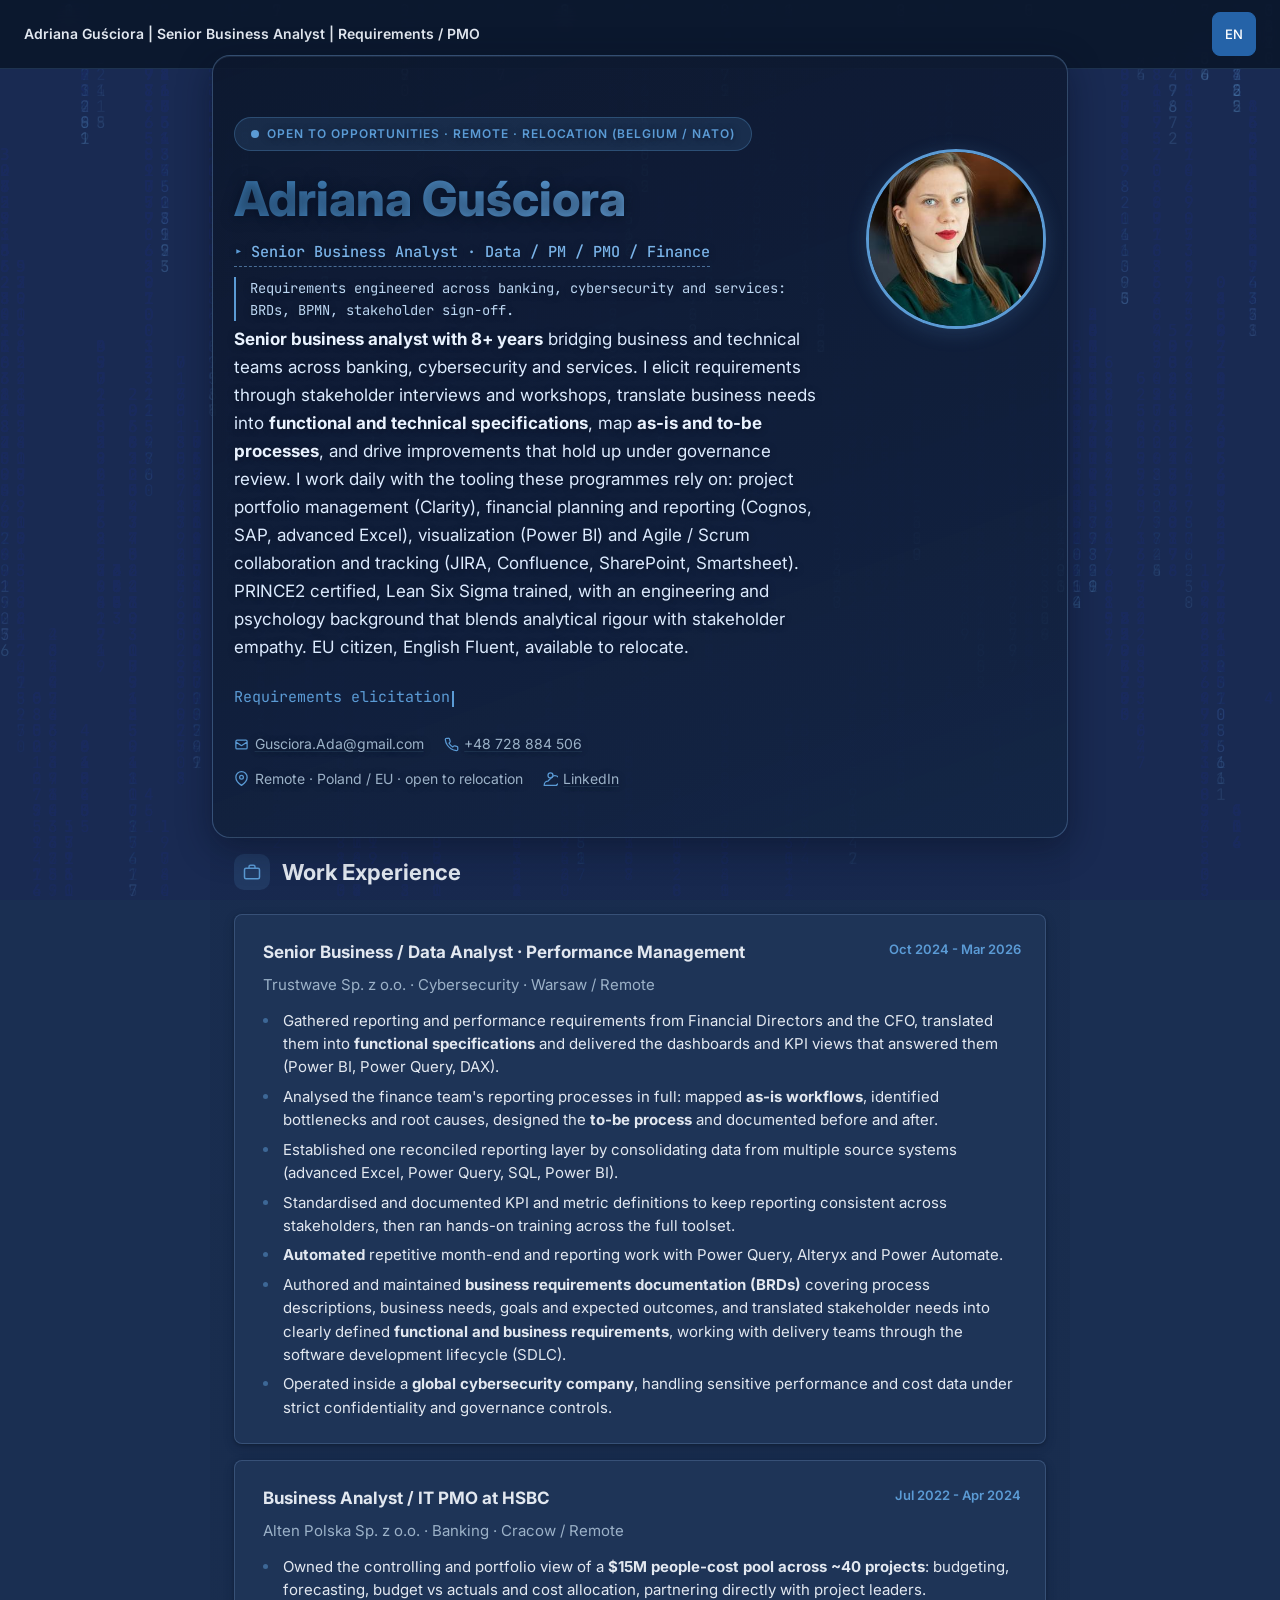
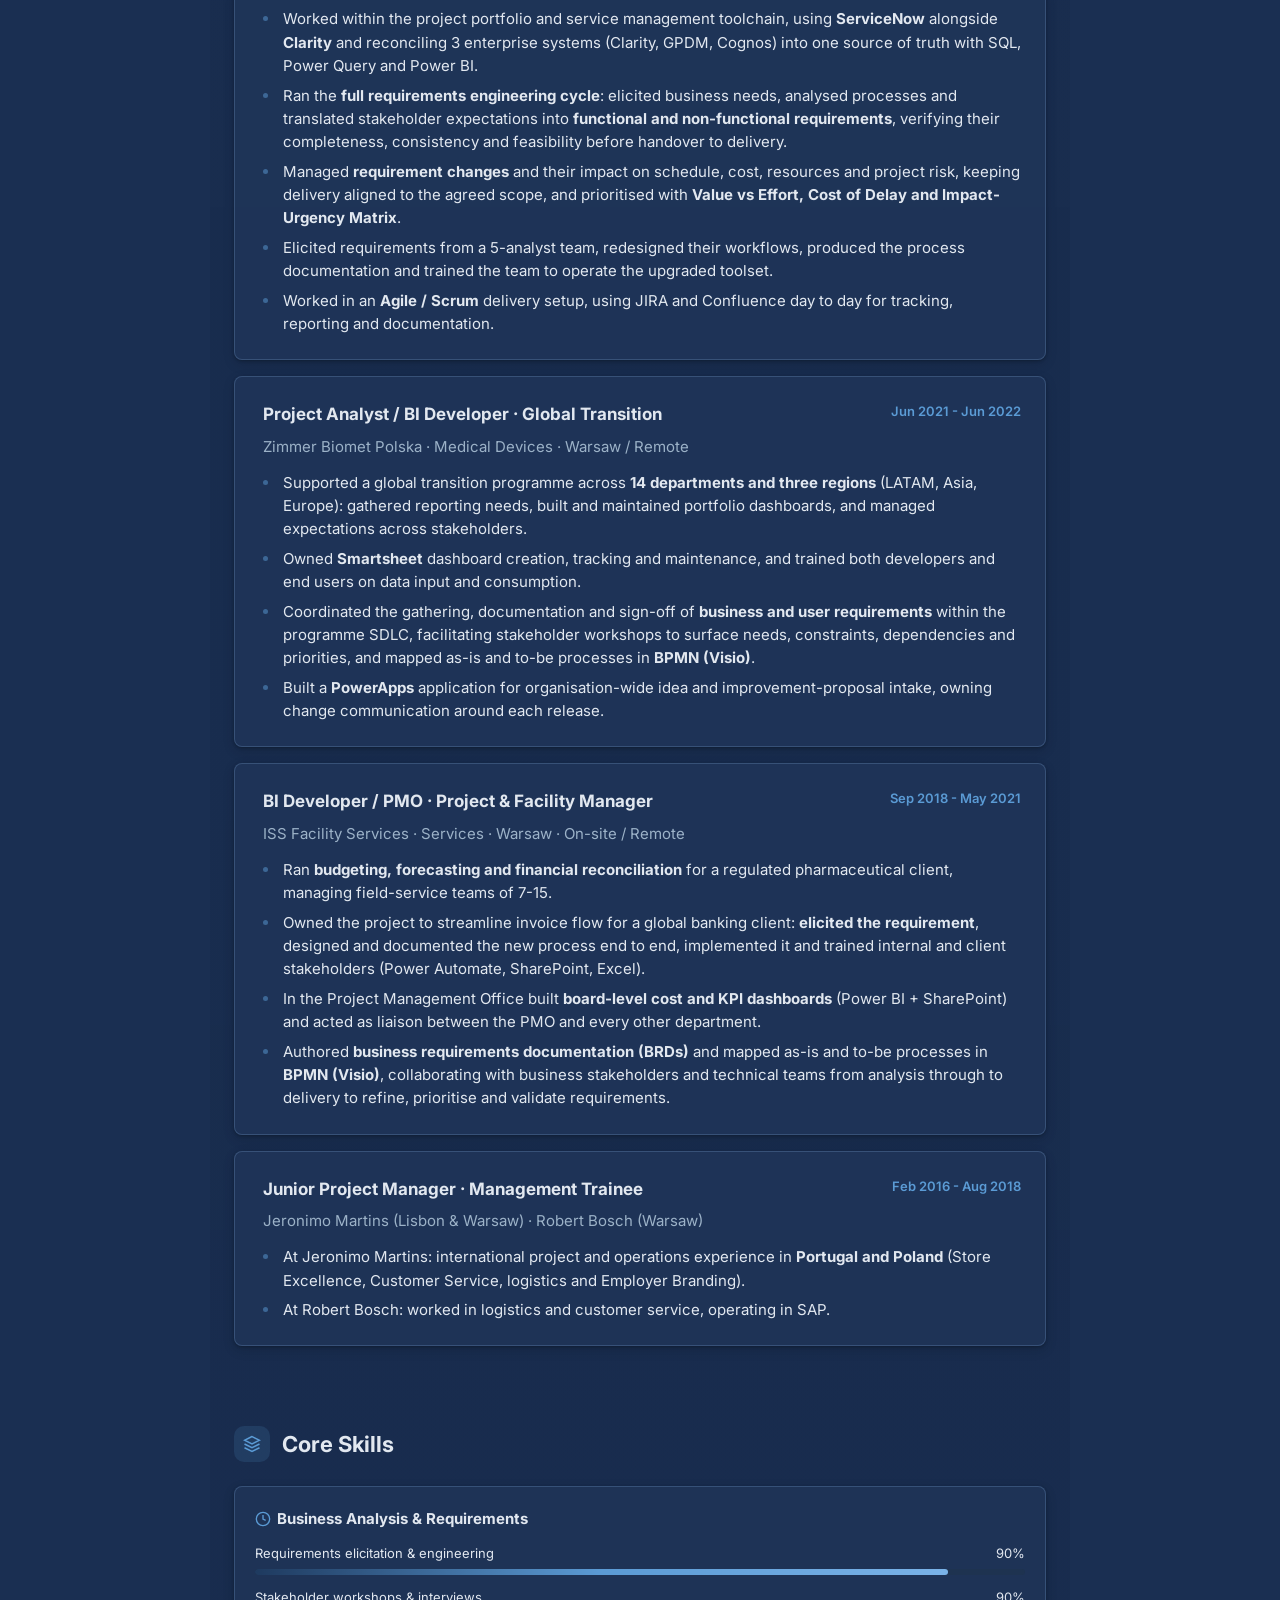
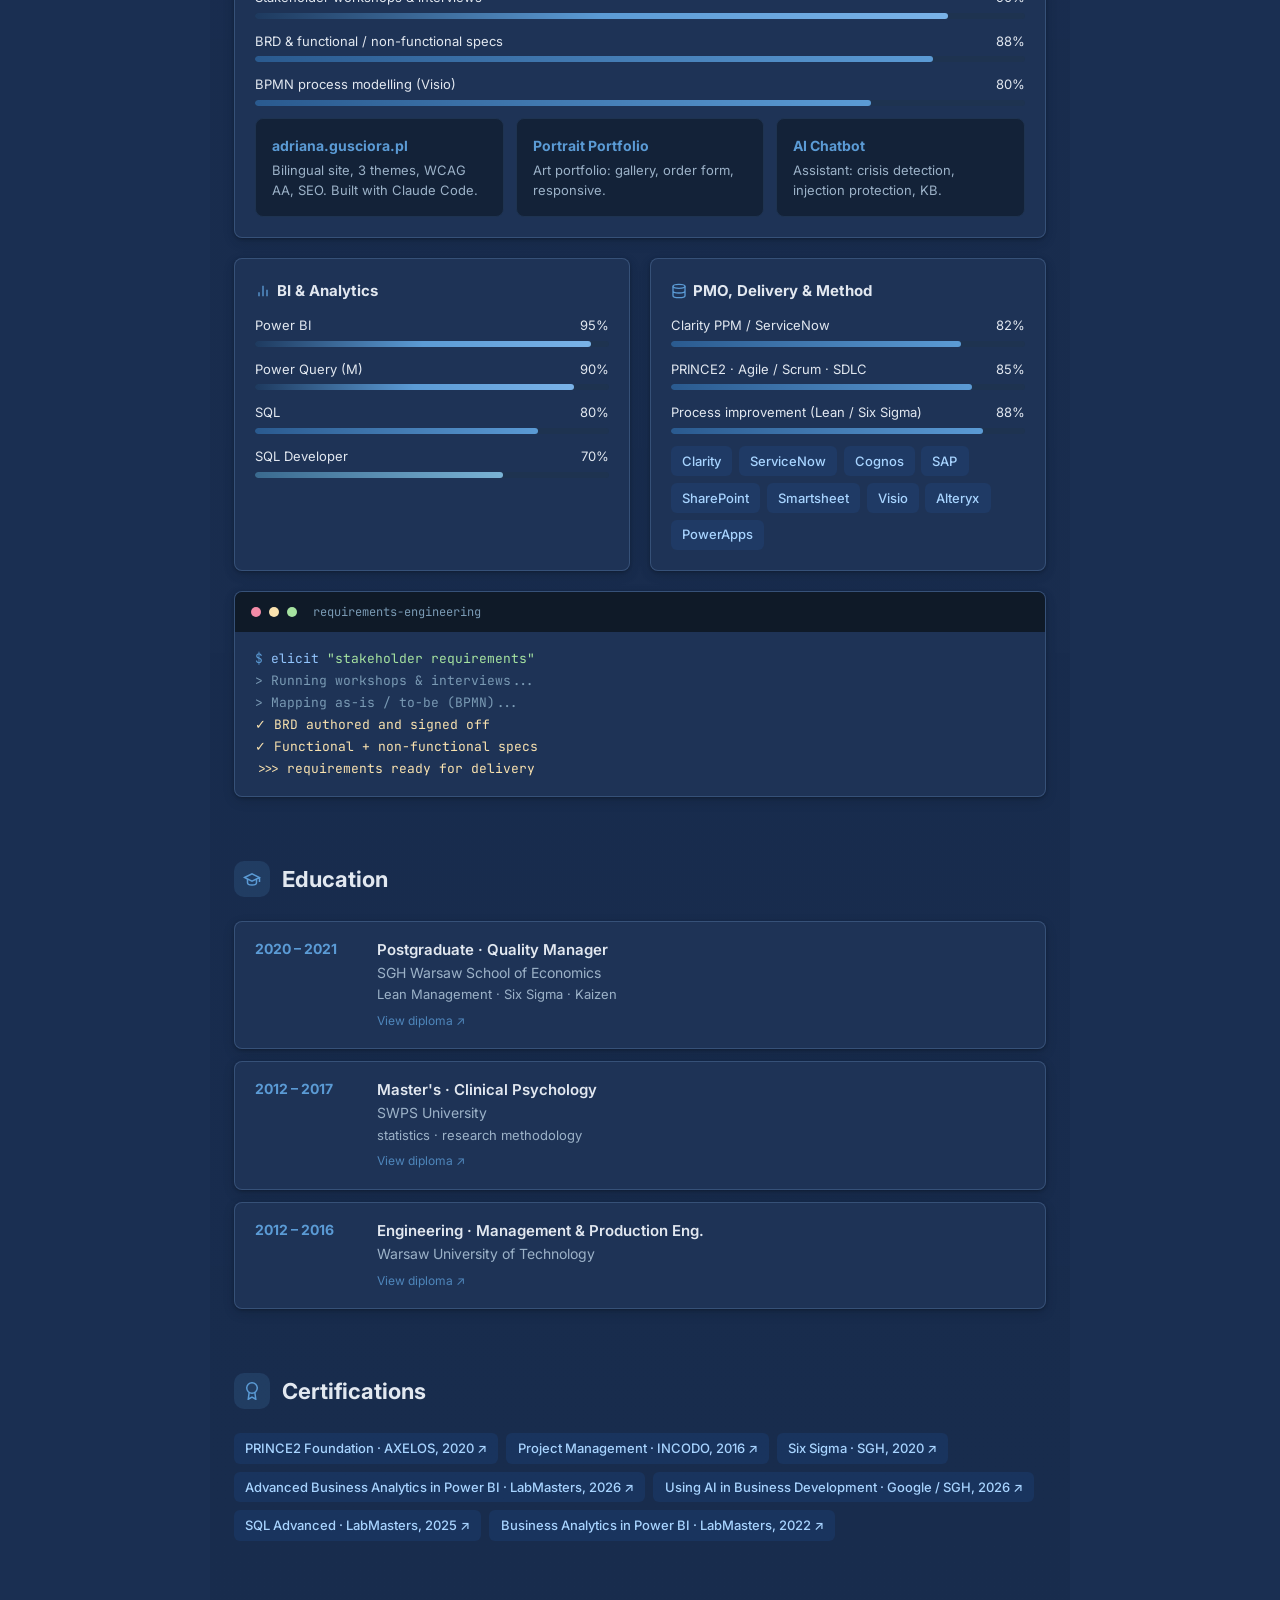
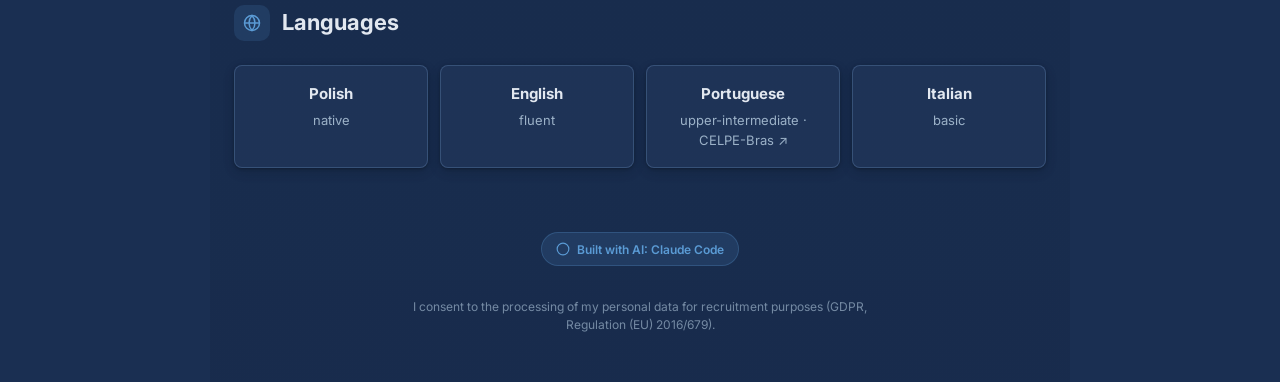
==== commit 08fe2837: "cv(VS online): mirror the PDF, drop target-role, hyperlink all education docs - Tagline now matches " ====
--- a/adrianaguscioraVS.html
+++ b/adrianaguscioraVS.html
@@ -1668,22 +1668,17 @@
         <h1 id="cv-name" class="cv-analyst__name">Adriana Guściora</h1>
         <a class="cv-analyst__role-link" href="https://adrwis.github.io/cv-analityk/" target="_blank" rel="noopener">Senior Business Analyst · Data / PM / PMO / Finance</a>
         <p class="cv-analyst__headline" id="headline">Requirements engineered across banking, cybersecurity and services: BRDs, BPMN, <span style="white-space:nowrap">stakeholder sign-off</span>.</p>
-        <p class="cv-analyst__tagline">8+ years bridging <strong>business and technical teams</strong> across banking, cybersecurity and services (HSBC, Trustwave, ISS). I elicit requirements, map <strong>as-is / to-be processes</strong> and turn stakeholder needs into <strong>validated functional specifications</strong>. PRINCE2 certified.</p>
+        <p class="cv-analyst__tagline"><strong>Senior business analyst with 8+ years</strong> bridging business and technical teams across banking, cybersecurity and services. I elicit requirements through stakeholder interviews and workshops, translate business needs into <strong>functional and technical specifications</strong>, map <strong>as-is and to-be processes</strong>, and drive improvements that hold up under governance review. I work daily with the tooling these programmes rely on: project portfolio management (Clarity), financial planning and reporting (Cognos, SAP, advanced Excel), visualization (Power BI) and Agile / Scrum collaboration and tracking (JIRA, Confluence, SharePoint, Smartsheet). PRINCE2 certified, Lean Six Sigma trained, with an engineering and psychology background that blends analytical rigour with stakeholder empathy. EU citizen, English Fluent, available to relocate.</p>
         <div class="cv-analyst__typing" id="typing-area" aria-live="polite"></div>
 
         <div class="cv-analyst__contact">
           <span class="cv-analyst__contact-item"><svg viewBox="0 0 24 24" fill="none" stroke="currentColor" stroke-width="2" aria-hidden="true"><path d="M3 8l7.89 5.26a2 2 0 002.22 0L21 8M5 19h14a2 2 0 002-2V7a2 2 0 00-2-2H5a2 2 0 00-2 2v10a2 2 0 002 2z"/></svg><a href="mailto:Gusciora.Ada@gmail.com">Gusciora.Ada@gmail.com</a></span>
           <span class="cv-analyst__contact-item"><svg viewBox="0 0 24 24" fill="none" stroke="currentColor" stroke-width="2" aria-hidden="true"><path d="M22 16.92v3a2 2 0 01-2.18 2 19.79 19.79 0 01-8.63-3.07 19.5 19.5 0 01-6-6 19.79 19.79 0 01-3.07-8.67A2 2 0 014.11 2h3a2 2 0 012 1.72c.127.96.361 1.903.7 2.81a2 2 0 01-.45 2.11L8.09 9.91a16 16 0 006 6l1.27-1.27a2 2 0 012.11-.45c.907.339 1.85.573 2.81.7A2 2 0 0122 16.92z"/></svg><a href="tel:+48728884506">+48 728 884 506</a></span>
-          <span class="cv-analyst__contact-item"><svg viewBox="0 0 24 24" fill="none" stroke="currentColor" stroke-width="2" aria-hidden="true"><path d="M21 10c0 7-9 13-9 13s-9-6-9-13a9 9 0 0118 0z"/><circle cx="12" cy="10" r="3"/></svg><span>Remote · Poland / EU · relocation (Belgium / NATO)</span></span>
+          <span class="cv-analyst__contact-item"><svg viewBox="0 0 24 24" fill="none" stroke="currentColor" stroke-width="2" aria-hidden="true"><path d="M21 10c0 7-9 13-9 13s-9-6-9-13a9 9 0 0118 0z"/><circle cx="12" cy="10" r="3"/></svg><span>Remote · Poland / EU · open to relocation</span></span>
           <span class="cv-analyst__contact-item"><svg viewBox="0 0 24 24" fill="none" stroke="currentColor" stroke-width="2" aria-hidden="true"><path d="M16 8a6 6 0 016 14v1H2v-1a6 6 0 016-6z"/><circle cx="12" cy="7" r="4"/></svg><a href="https://www.linkedin.com/in/adriana-gu/">LinkedIn</a></span>
         </div>
       </div>
       <img src="[data-uri]" alt="Adriana Guściora" class="cv-analyst__photo" width="180" height="180">
-    </section>
-
-    <section class="cv-analyst__section" id="target-role">
-      <div class="cv-analyst__section-header"><div class="cv-analyst__section-icon" aria-hidden="true"><svg viewBox="0 0 24 24" fill="none" stroke="currentColor" stroke-width="2"><circle cx="12" cy="12" r="10"/><path d="M12 6v6l4 2"/></svg></div><h2 class="cv-analyst__section-title">Target role · Business Analyst (NATO programmes · VS Consultants)</h2></div>
-      <p style="color:var(--ca-text-muted);max-width:72ch">Strong fit on <strong>requirements engineering, process analysis and stakeholder management</strong> for NATO programmes (Belgium / Mons / Braine-l'Alleud). PRINCE2 certified, fluent English. Hands-on with the tooling these programmes rely on: PPM (Clarity, ServiceNow), financial planning (Cognos, SAP), visualisation (Power BI) and Agile / Scrum tracking (JIRA, Confluence, SharePoint).</p>
     </section>
 
     <section class="cv-analyst__section">
@@ -1798,21 +1793,22 @@
     <section class="cv-analyst__section">
       <div class="cv-analyst__section-header"><div class="cv-analyst__section-icon" aria-hidden="true"><svg viewBox="0 0 24 24" fill="none" stroke="currentColor" stroke-width="2"><path d="M22 10v6M2 10l10-5 10 5-10 5z"/><path d="M6 12v5c0 2 3 3 6 3s6-1 6-3v-5"/></svg></div><h2 class="cv-analyst__section-title">Education</h2></div>
       <div class="cv-analyst__edu-list">
-        <div class="cv-analyst__edu-item"><span class="cv-analyst__edu-year">2020 – 2021</span><div><p class="cv-analyst__edu-title">Postgraduate · Quality Manager</p><p class="cv-analyst__edu-school">SGH Warsaw School of Economics</p><p class="cv-analyst__edu-desc">Lean Management · Six Sigma · Kaizen</p></div></div>
-        <div class="cv-analyst__edu-item"><span class="cv-analyst__edu-year">2012 – 2017</span><div><p class="cv-analyst__edu-title">Master's · Clinical Psychology</p><p class="cv-analyst__edu-school">SWPS University</p><p class="cv-analyst__edu-desc">statistics · research methodology</p></div></div>
-        <div class="cv-analyst__edu-item"><span class="cv-analyst__edu-year">2012 – 2016</span><div><p class="cv-analyst__edu-title">Engineering · Management &amp; Production Eng.</p><p class="cv-analyst__edu-school">Warsaw University of Technology</p></div></div>
+        <div class="cv-analyst__edu-item"><span class="cv-analyst__edu-year">2020 – 2021</span><div><p class="cv-analyst__edu-title">Postgraduate · Quality Manager</p><p class="cv-analyst__edu-school">SGH Warsaw School of Economics</p><p class="cv-analyst__edu-desc">Lean Management · Six Sigma · Kaizen</p><a href="https://adrwis.github.io/cv-analityk/edukacja/manager-jakosci.jpg" target="_blank" rel="noopener" class="cv-analyst__cert-link">View diploma ↗</a></div></div>
+        <div class="cv-analyst__edu-item"><span class="cv-analyst__edu-year">2012 – 2017</span><div><p class="cv-analyst__edu-title">Master's · Clinical Psychology</p><p class="cv-analyst__edu-school">SWPS University</p><p class="cv-analyst__edu-desc">statistics · research methodology</p><a href="https://adrwis.github.io/cv-analityk/edukacja/magister-psychologii.jpg" target="_blank" rel="noopener" class="cv-analyst__cert-link">View diploma ↗</a></div></div>
+        <div class="cv-analyst__edu-item"><span class="cv-analyst__edu-year">2012 – 2016</span><div><p class="cv-analyst__edu-title">Engineering · Management &amp; Production Eng.</p><p class="cv-analyst__edu-school">Warsaw University of Technology</p><a href="https://adrwis.github.io/cv-analityk/edukacja/inzynier-en.jpg" target="_blank" rel="noopener" class="cv-analyst__cert-link">View diploma ↗</a></div></div>
       </div>
     </section>
 
     <section class="cv-analyst__section">
       <div class="cv-analyst__section-header"><div class="cv-analyst__section-icon" aria-hidden="true"><svg viewBox="0 0 24 24" fill="none" stroke="currentColor" stroke-width="2"><circle cx="12" cy="8" r="7"/><path d="M8.21 13.89L7 23l5-3 5 3-1.21-9.12"/></svg></div><h2 class="cv-analyst__section-title">Certifications</h2></div>
       <div class="cv-analyst__tags cv-analyst__tags--certs">
-        <a href="edukacja/powerbi_zaawansowany.pdf" target="_blank" rel="noopener" class="cv-analyst__tag cv-analyst__tag--link">Advanced Business Analytics in Power BI · LabMasters, 2026 ↗</a>
-        <span class="cv-analyst__tag">Using AI in Business Development · Google / SGH, 2026</span>
-        <span class="cv-analyst__tag">SQL Advanced · LabMasters, 2025</span>
-        <span class="cv-analyst__tag">Business Analytics in Power BI · LabMasters, 2022</span>
-        <span class="cv-analyst__tag">Six Sigma · SGH, 2020</span>
-        <span class="cv-analyst__tag">PRINCE2 Foundation · AXELOS, 2020</span>
+        <a href="https://adrwis.github.io/cv-analityk/edukacja/prince2-1.jpg" target="_blank" rel="noopener" class="cv-analyst__tag cv-analyst__tag--link">PRINCE2 Foundation · AXELOS, 2020 ↗</a>
+        <a href="https://adrwis.github.io/cv-analityk/edukacja/incodo-project-management.jpg" target="_blank" rel="noopener" class="cv-analyst__tag cv-analyst__tag--link">Project Management · INCODO, 2016 ↗</a>
+        <a href="https://adrwis.github.io/cv-analityk/edukacja/six-sigma.jpg" target="_blank" rel="noopener" class="cv-analyst__tag cv-analyst__tag--link">Six Sigma · SGH, 2020 ↗</a>
+        <a href="https://adrwis.github.io/cv-analityk/edukacja/powerbi_zaawansowany.pdf" target="_blank" rel="noopener" class="cv-analyst__tag cv-analyst__tag--link">Advanced Business Analytics in Power BI · LabMasters, 2026 ↗</a>
+        <a href="https://adrwis.github.io/cv-analityk/edukacja/umiejetnosci%20jutra%20AI_eng.pdf" target="_blank" rel="noopener" class="cv-analyst__tag cv-analyst__tag--link">Using AI in Business Development · Google / SGH, 2026 ↗</a>
+        <a href="https://adrwis.github.io/cv-analityk/edukacja/sql-zaawansowany.pdf" target="_blank" rel="noopener" class="cv-analyst__tag cv-analyst__tag--link">SQL Advanced · LabMasters, 2025 ↗</a>
+        <a href="https://adrwis.github.io/cv-analityk/edukacja/powerbi-base.pdf" target="_blank" rel="noopener" class="cv-analyst__tag cv-analyst__tag--link">Business Analytics in Power BI · LabMasters, 2022 ↗</a>
       </div>
     </section>
 
@@ -1821,7 +1817,7 @@
       <div class="cv-analyst__lang-grid">
         <div class="cv-analyst__lang-card"><div class="cv-analyst__lang-name">Polish</div><div class="cv-analyst__lang-level">native</div></div>
         <div class="cv-analyst__lang-card"><div class="cv-analyst__lang-name">English</div><div class="cv-analyst__lang-level">fluent</div></div>
-        <div class="cv-analyst__lang-card"><div class="cv-analyst__lang-name">Portuguese</div><div class="cv-analyst__lang-level">intermediate</div></div>
+        <a class="cv-analyst__lang-card cv-analyst__ai-project--link" href="https://adrwis.github.io/cv-analityk/edukacja/celpe.jpg" target="_blank" rel="noopener"><div class="cv-analyst__lang-name">Portuguese</div><div class="cv-analyst__lang-level">upper-intermediate · CELPE-Bras ↗</div></a>
         <div class="cv-analyst__lang-card"><div class="cv-analyst__lang-name">Italian</div><div class="cv-analyst__lang-level">basic</div></div>
       </div>
     </section>
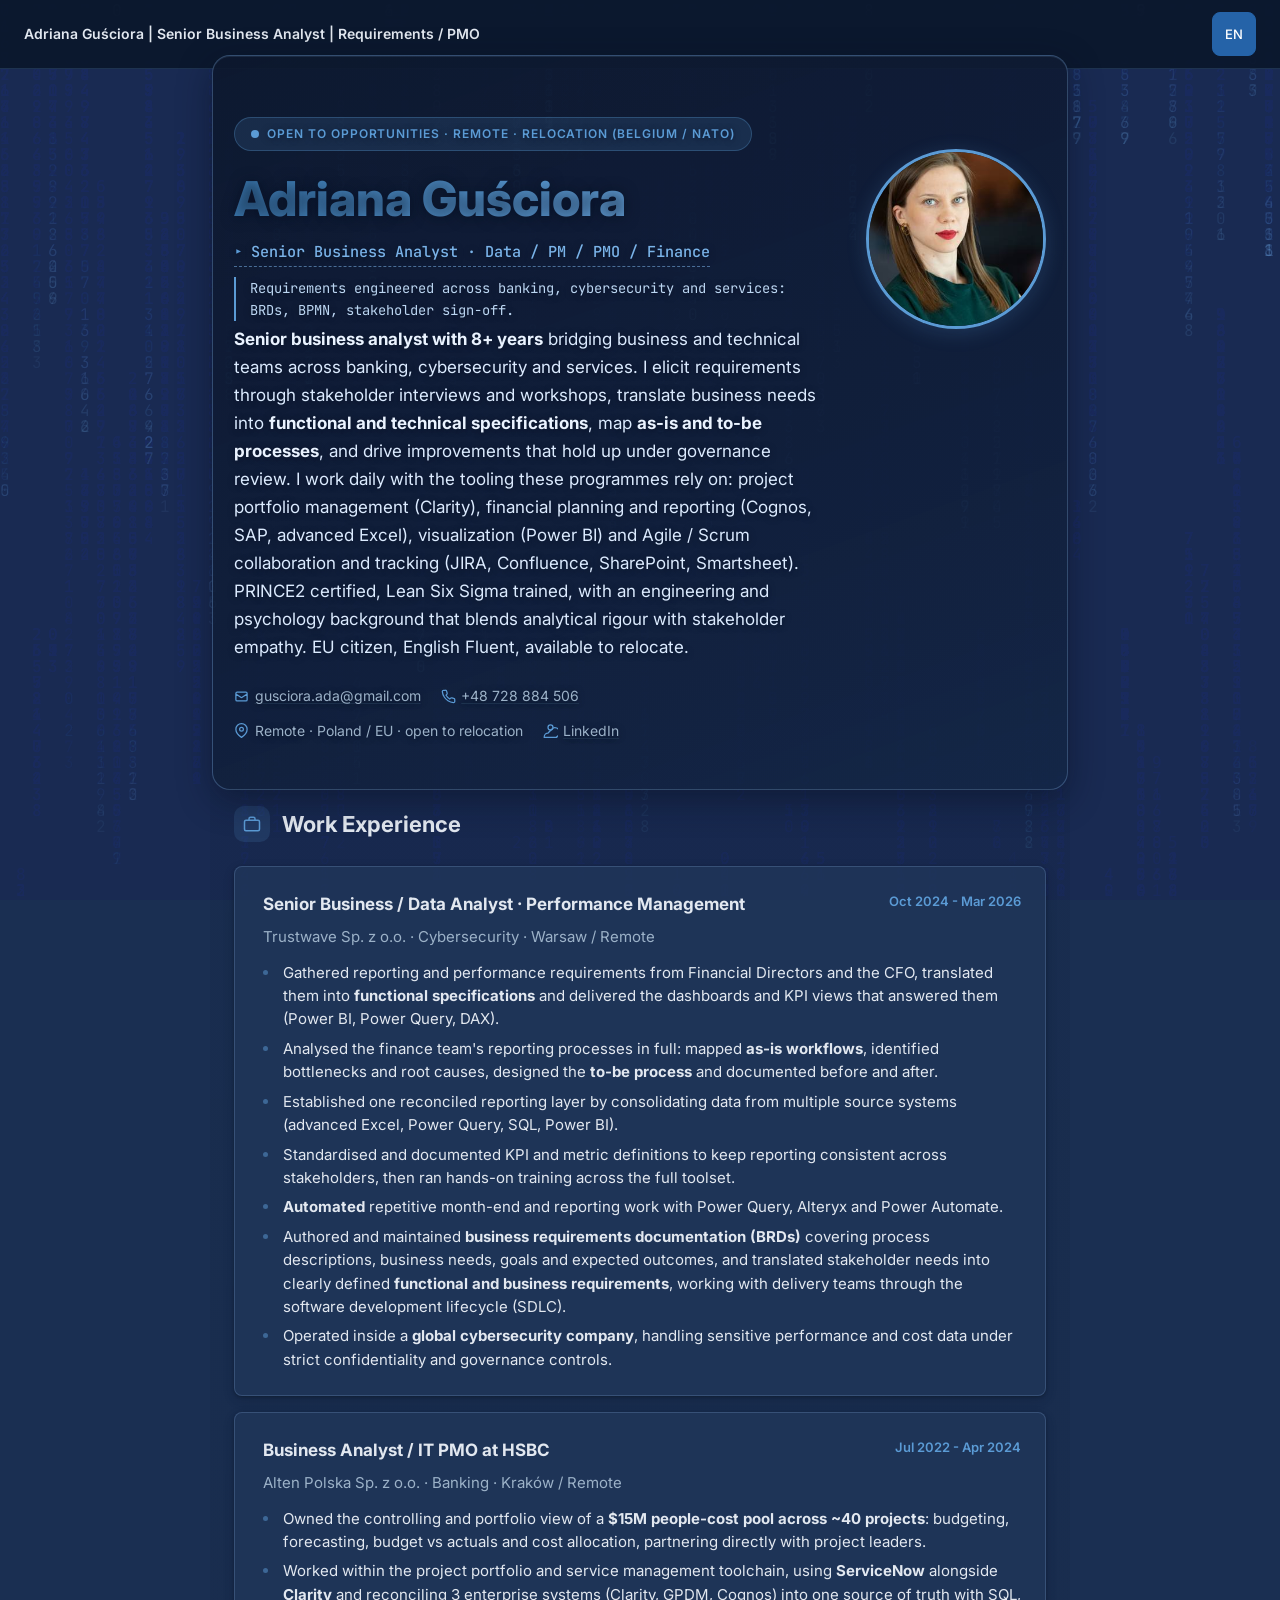
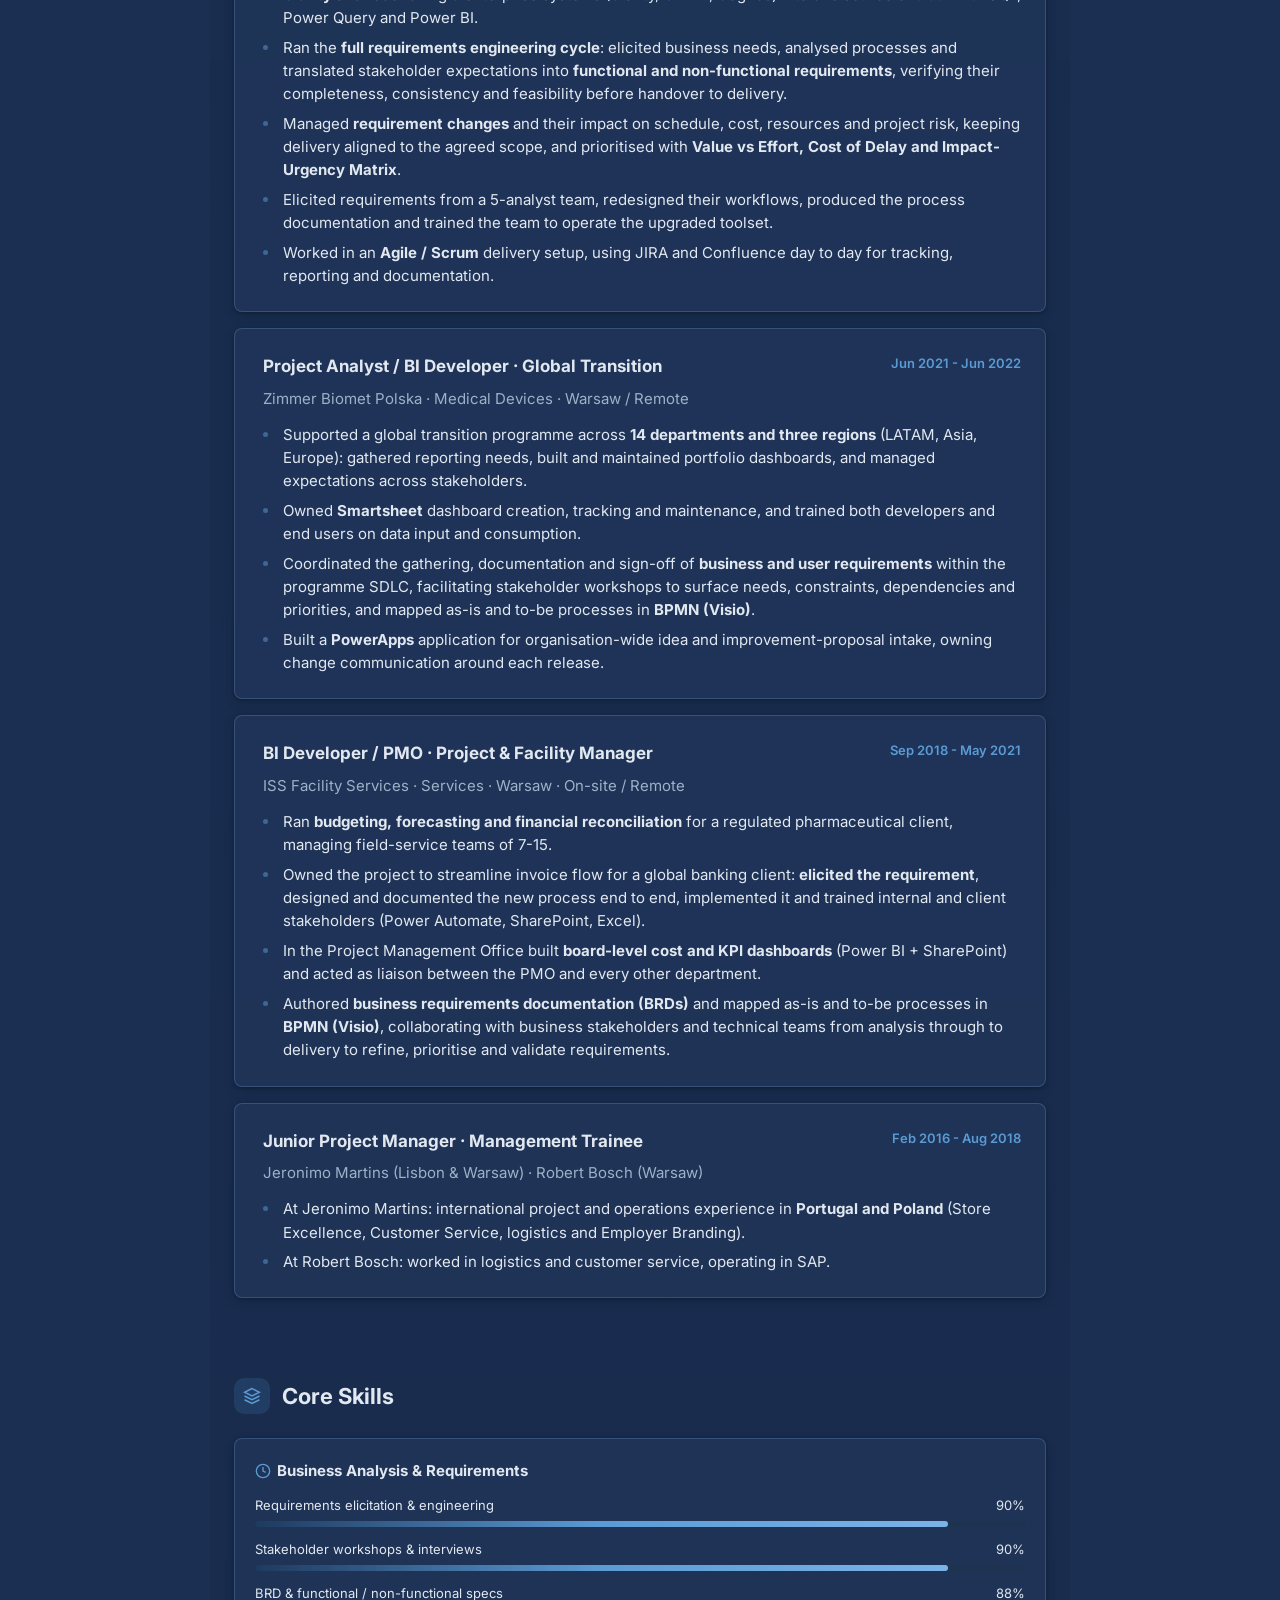
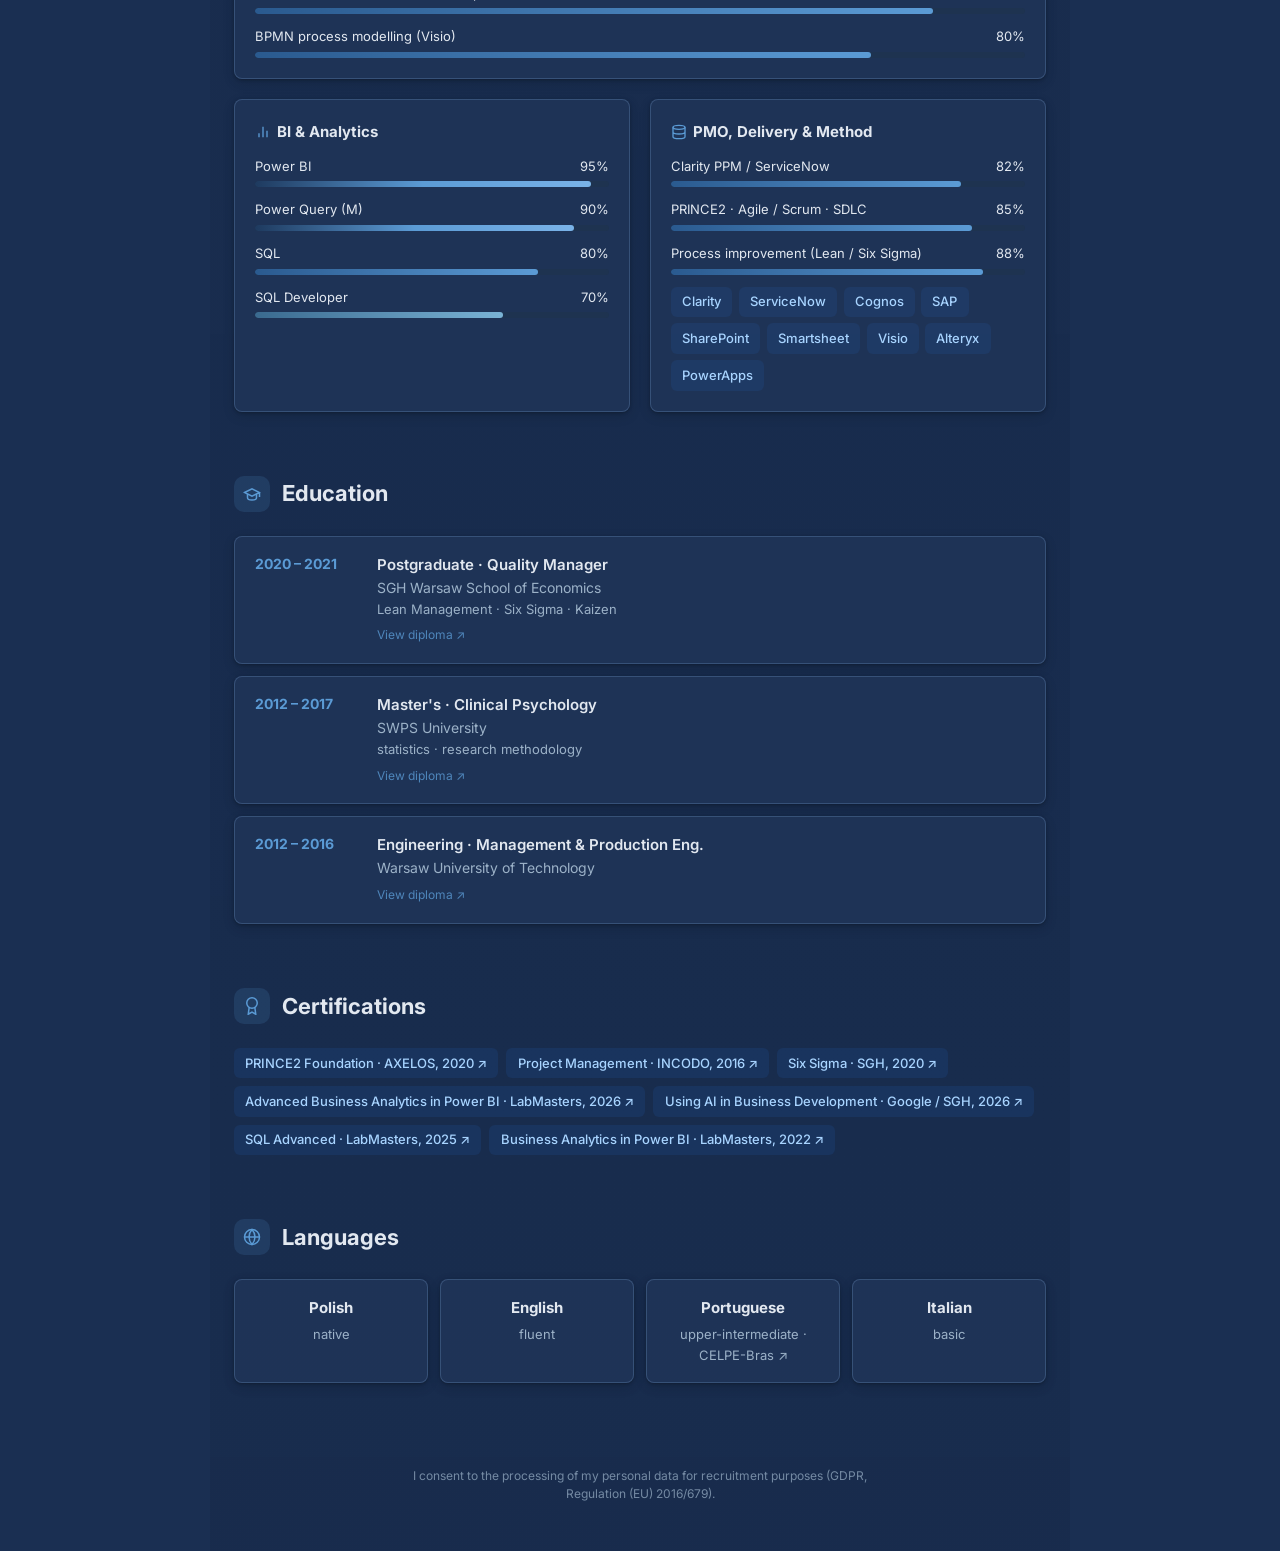
==== commit 7d7f3843: "cv(VS online): fix Krakow/email consistency, remove dev-portfolio ornaments (keep rain)" ====
--- a/adrianaguscioraVS.html
+++ b/adrianaguscioraVS.html
@@ -1669,10 +1669,9 @@
         <a class="cv-analyst__role-link" href="https://adrwis.github.io/cv-analityk/" target="_blank" rel="noopener">Senior Business Analyst · Data / PM / PMO / Finance</a>
         <p class="cv-analyst__headline" id="headline">Requirements engineered across banking, cybersecurity and services: BRDs, BPMN, <span style="white-space:nowrap">stakeholder sign-off</span>.</p>
         <p class="cv-analyst__tagline"><strong>Senior business analyst with 8+ years</strong> bridging business and technical teams across banking, cybersecurity and services. I elicit requirements through stakeholder interviews and workshops, translate business needs into <strong>functional and technical specifications</strong>, map <strong>as-is and to-be processes</strong>, and drive improvements that hold up under governance review. I work daily with the tooling these programmes rely on: project portfolio management (Clarity), financial planning and reporting (Cognos, SAP, advanced Excel), visualization (Power BI) and Agile / Scrum collaboration and tracking (JIRA, Confluence, SharePoint, Smartsheet). PRINCE2 certified, Lean Six Sigma trained, with an engineering and psychology background that blends analytical rigour with stakeholder empathy. EU citizen, English Fluent, available to relocate.</p>
-        <div class="cv-analyst__typing" id="typing-area" aria-live="polite"></div>
 
         <div class="cv-analyst__contact">
-          <span class="cv-analyst__contact-item"><svg viewBox="0 0 24 24" fill="none" stroke="currentColor" stroke-width="2" aria-hidden="true"><path d="M3 8l7.89 5.26a2 2 0 002.22 0L21 8M5 19h14a2 2 0 002-2V7a2 2 0 00-2-2H5a2 2 0 00-2 2v10a2 2 0 002 2z"/></svg><a href="mailto:Gusciora.Ada@gmail.com">Gusciora.Ada@gmail.com</a></span>
+          <span class="cv-analyst__contact-item"><svg viewBox="0 0 24 24" fill="none" stroke="currentColor" stroke-width="2" aria-hidden="true"><path d="M3 8l7.89 5.26a2 2 0 002.22 0L21 8M5 19h14a2 2 0 002-2V7a2 2 0 00-2-2H5a2 2 0 00-2 2v10a2 2 0 002 2z"/></svg><a href="mailto:gusciora.ada@gmail.com">gusciora.ada@gmail.com</a></span>
           <span class="cv-analyst__contact-item"><svg viewBox="0 0 24 24" fill="none" stroke="currentColor" stroke-width="2" aria-hidden="true"><path d="M22 16.92v3a2 2 0 01-2.18 2 19.79 19.79 0 01-8.63-3.07 19.5 19.5 0 01-6-6 19.79 19.79 0 01-3.07-8.67A2 2 0 014.11 2h3a2 2 0 012 1.72c.127.96.361 1.903.7 2.81a2 2 0 01-.45 2.11L8.09 9.91a16 16 0 006 6l1.27-1.27a2 2 0 012.11-.45c.907.339 1.85.573 2.81.7A2 2 0 0122 16.92z"/></svg><a href="tel:+48728884506">+48 728 884 506</a></span>
           <span class="cv-analyst__contact-item"><svg viewBox="0 0 24 24" fill="none" stroke="currentColor" stroke-width="2" aria-hidden="true"><path d="M21 10c0 7-9 13-9 13s-9-6-9-13a9 9 0 0118 0z"/><circle cx="12" cy="10" r="3"/></svg><span>Remote · Poland / EU · open to relocation</span></span>
           <span class="cv-analyst__contact-item"><svg viewBox="0 0 24 24" fill="none" stroke="currentColor" stroke-width="2" aria-hidden="true"><path d="M16 8a6 6 0 016 14v1H2v-1a6 6 0 016-6z"/><circle cx="12" cy="7" r="4"/></svg><a href="https://www.linkedin.com/in/adriana-gu/">LinkedIn</a></span>
@@ -1690,7 +1689,7 @@
   </div>
       <div class="cv-analyst__exp-card">
     <div class="cv-analyst__exp-header"><h3 class="cv-analyst__exp-role">Business Analyst / IT PMO at HSBC</h3><span class="cv-analyst__exp-period">Jul 2022 - Apr 2024</span></div>
-    <p class="cv-analyst__exp-company">Alten Polska Sp. z o.o. · Banking · Cracow / Remote</p>
+    <p class="cv-analyst__exp-company">Alten Polska Sp. z o.o. · Banking · Kraków / Remote</p>
     <ul class="cv-analyst__exp-bullets" role="list"><li>Owned the controlling and portfolio view of a <strong>$15M people-cost pool across ~40 projects</strong>: budgeting, forecasting, budget vs actuals and cost allocation, partnering directly with project leaders.</li><li>Worked within the project portfolio and service management toolchain, using <strong>ServiceNow</strong> alongside <strong>Clarity</strong> and reconciling 3 enterprise systems (Clarity, GPDM, Cognos) into one source of truth with SQL, Power Query and Power BI.</li><li>Ran the <strong>full requirements engineering cycle</strong>: elicited business needs, analysed processes and translated stakeholder expectations into <strong>functional and non-functional requirements</strong>, verifying their completeness, consistency and feasibility before handover to delivery.</li><li>Managed <strong>requirement changes</strong> and their impact on schedule, cost, resources and project risk, keeping delivery aligned to the agreed scope, and prioritised with <strong>Value vs Effort, Cost of Delay and Impact-Urgency Matrix</strong>.</li><li>Elicited requirements from a 5-analyst team, redesigned their workflows, produced the process documentation and trained the team to operate the upgraded toolset.</li><li>Worked in an <strong>Agile / Scrum</strong> delivery setup, using JIRA and Confluence day to day for tracking, reporting and documentation.</li></ul>
   </div>
       <div class="cv-analyst__exp-card">
@@ -1732,11 +1731,6 @@
     <div class="cv-analyst__skill-label"><span>BPMN process modelling (Visio)</span><span>80%</span></div>
     <div class="cv-analyst__skill-track"><div class="cv-analyst__skill-fill" data-width="80" data-level="advanced" style="width:80%"></div></div>
   </div>
-          <div class="cv-analyst__ai-projects">
-            <a href="https://adriana.gusciora.pl" target="_blank" rel="noopener" class="cv-analyst__ai-project cv-analyst__ai-project--link"><h4 class="cv-analyst__ai-project-name">adriana.gusciora.pl</h4><p class="cv-analyst__ai-project-desc">Bilingual site, 3 themes, WCAG AA, SEO. Built with Claude Code.</p></a>
-            <a href="https://adrwis.github.io/polskatsanddogs/" target="_blank" rel="noopener" class="cv-analyst__ai-project cv-analyst__ai-project--link"><h4 class="cv-analyst__ai-project-name">Portrait Portfolio</h4><p class="cv-analyst__ai-project-desc">Art portfolio: gallery, order form, responsive.</p></a>
-            <a href="https://adriana.gusciora.pl/asystent/" target="_blank" rel="noopener" class="cv-analyst__ai-project cv-analyst__ai-project--link"><h4 class="cv-analyst__ai-project-name">AI Chatbot</h4><p class="cv-analyst__ai-project-desc">Assistant: crisis detection, injection protection, KB.</p></a>
-          </div>
         </div>
         <div class="cv-analyst__skill-group">
           <h3><svg viewBox="0 0 24 24" fill="none" stroke="currentColor" stroke-width="2" aria-hidden="true"><path d="M18 20V10M12 20V4M6 20v-6"/></svg><span>BI &amp; Analytics</span></h3>
@@ -1777,17 +1771,6 @@
         </div>
       </div>
 
-      <div class="cv-analyst__terminal">
-        <div class="cv-analyst__terminal-header"><span class="cv-analyst__terminal-dot cv-analyst__terminal-dot--red" aria-hidden="true"></span><span class="cv-analyst__terminal-dot cv-analyst__terminal-dot--yellow" aria-hidden="true"></span><span class="cv-analyst__terminal-dot cv-analyst__terminal-dot--green" aria-hidden="true"></span><span class="cv-analyst__terminal-title">requirements-engineering</span></div>
-        <div class="cv-analyst__terminal-body">
-          <div><span class="prompt">$</span> <span class="function">elicit</span> <span class="string">"stakeholder requirements"</span></div>
-          <div><span class="comment">&gt; Running workshops &amp; interviews...</span></div>
-          <div><span class="comment">&gt; Mapping as-is / to-be (BPMN)...</span></div>
-          <div><span class="output">&#10003; BRD authored and signed off</span></div>
-          <div><span class="output">&#10003; Functional + non-functional specs</span></div>
-          <div><span class="output">&gt;&gt;&gt; requirements ready for delivery</span></div>
-        </div>
-      </div>
     </section>
 
     <section class="cv-analyst__section">
@@ -1823,7 +1806,6 @@
     </section>
 
     <footer class="cv-analyst__footer">
-      <div class="cv-analyst__ai-badge"><svg viewBox="0 0 24 24" fill="none" stroke="currentColor" stroke-width="2" aria-hidden="true"><circle cx="12" cy="12" r="10"/></svg><span>Built with AI: Claude Code</span></div>
       <p class="cv-analyst__gdpr">I consent to the processing of my personal data for recruitment purposes (GDPR, Regulation (EU) 2016/679).</p>
     </footer>
 
@@ -1868,6 +1850,7 @@
 // typing line (web only); PDF replaces it with a static finished headline
 (function(){
   var el = document.getElementById('typing-area');
+  if(!el){ window.__stopTyping = function(){}; return; }
   var phrases = ['Requirements elicitation & engineering','BRDs, functional & non-functional specs','As-is / to-be process mapping (BPMN)','Stakeholder workshops & sign-off','PRINCE2 · Agile / Scrum · SDLC'];
   var pi=0, ci=0, del=false, t;
   function tick(){
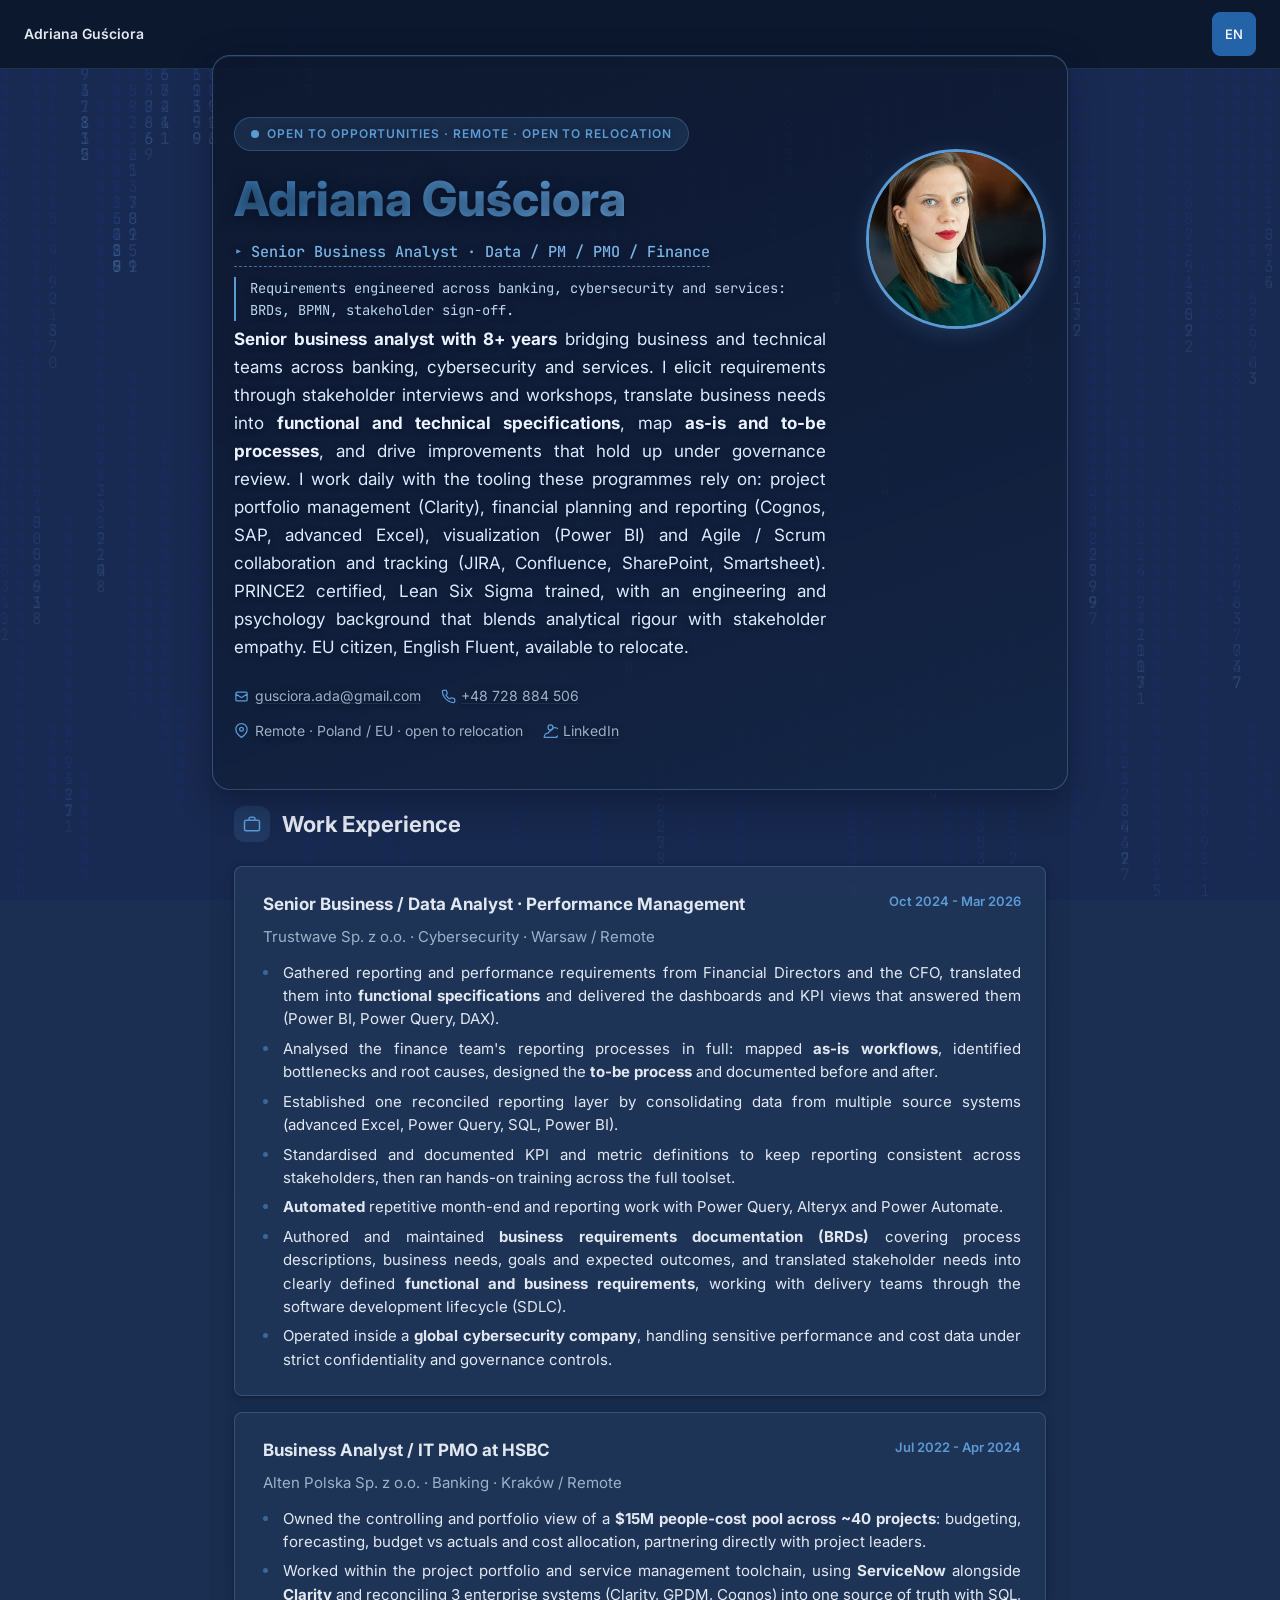
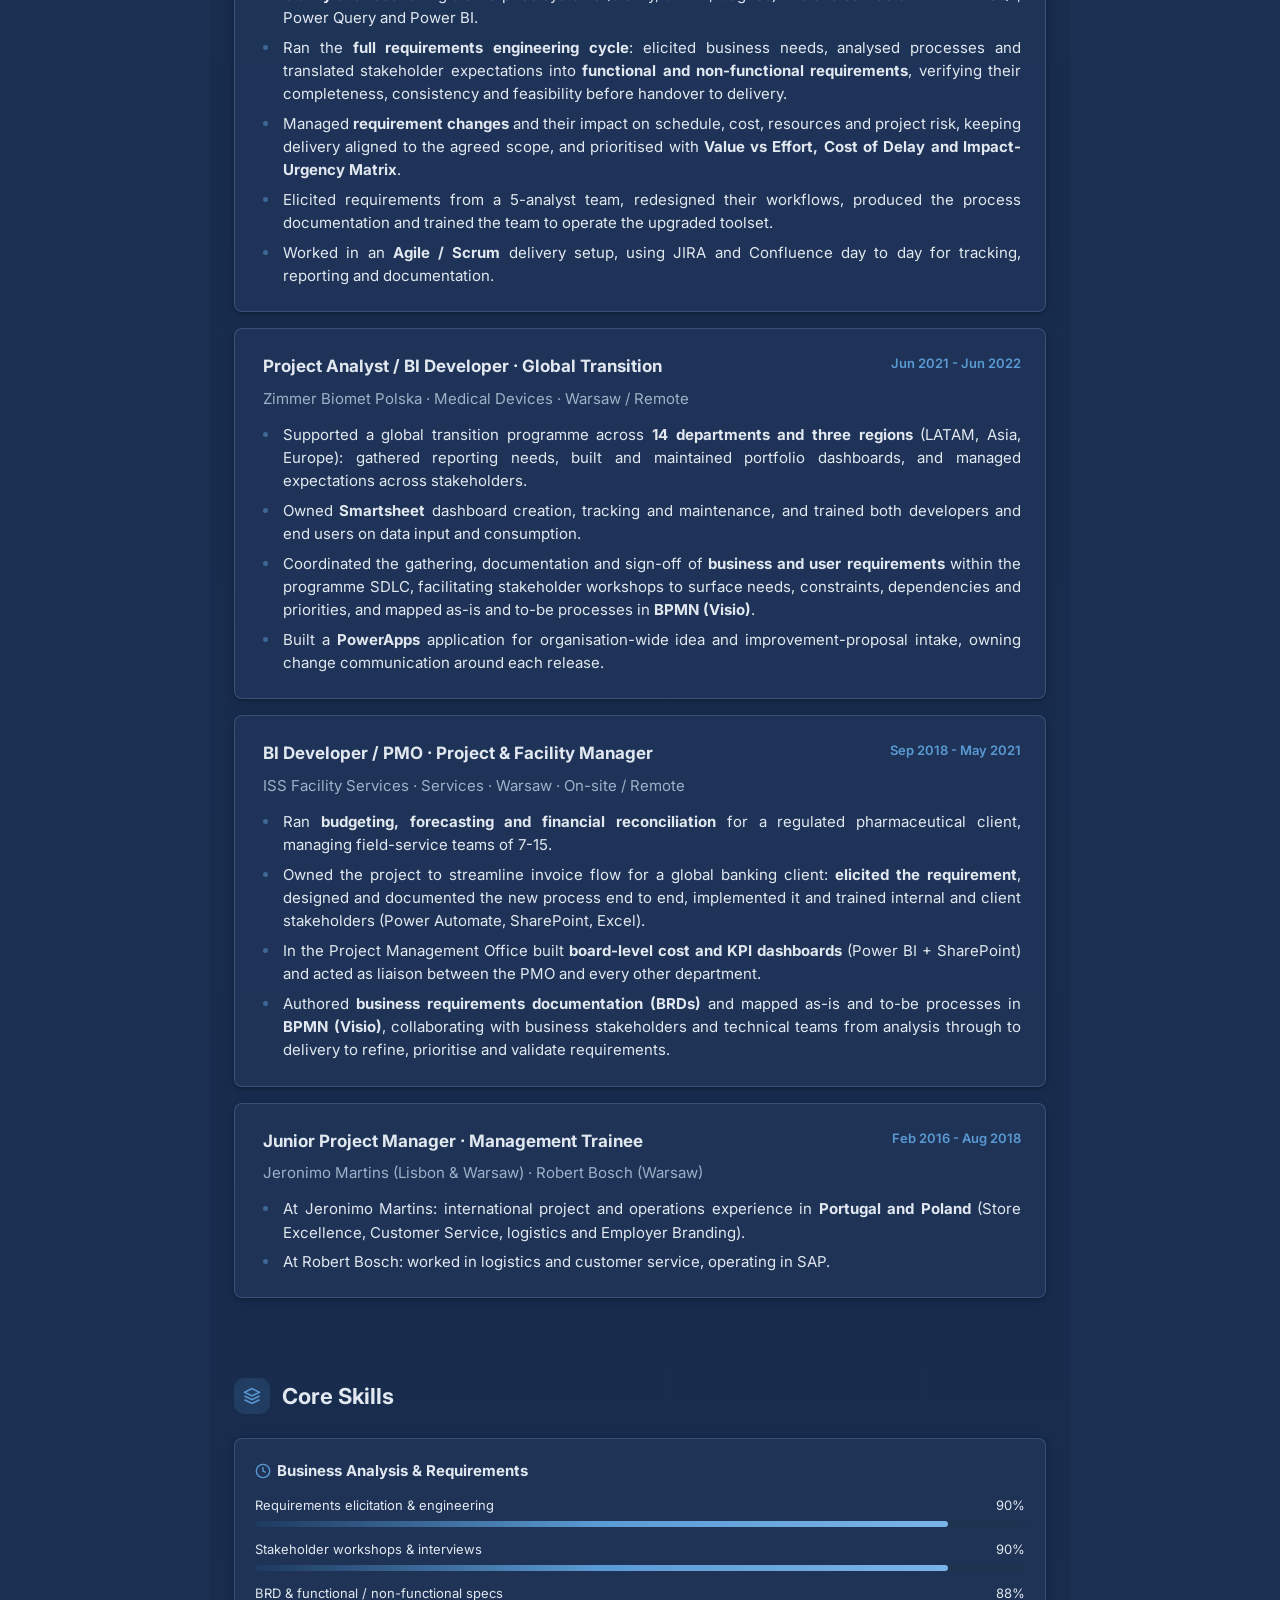
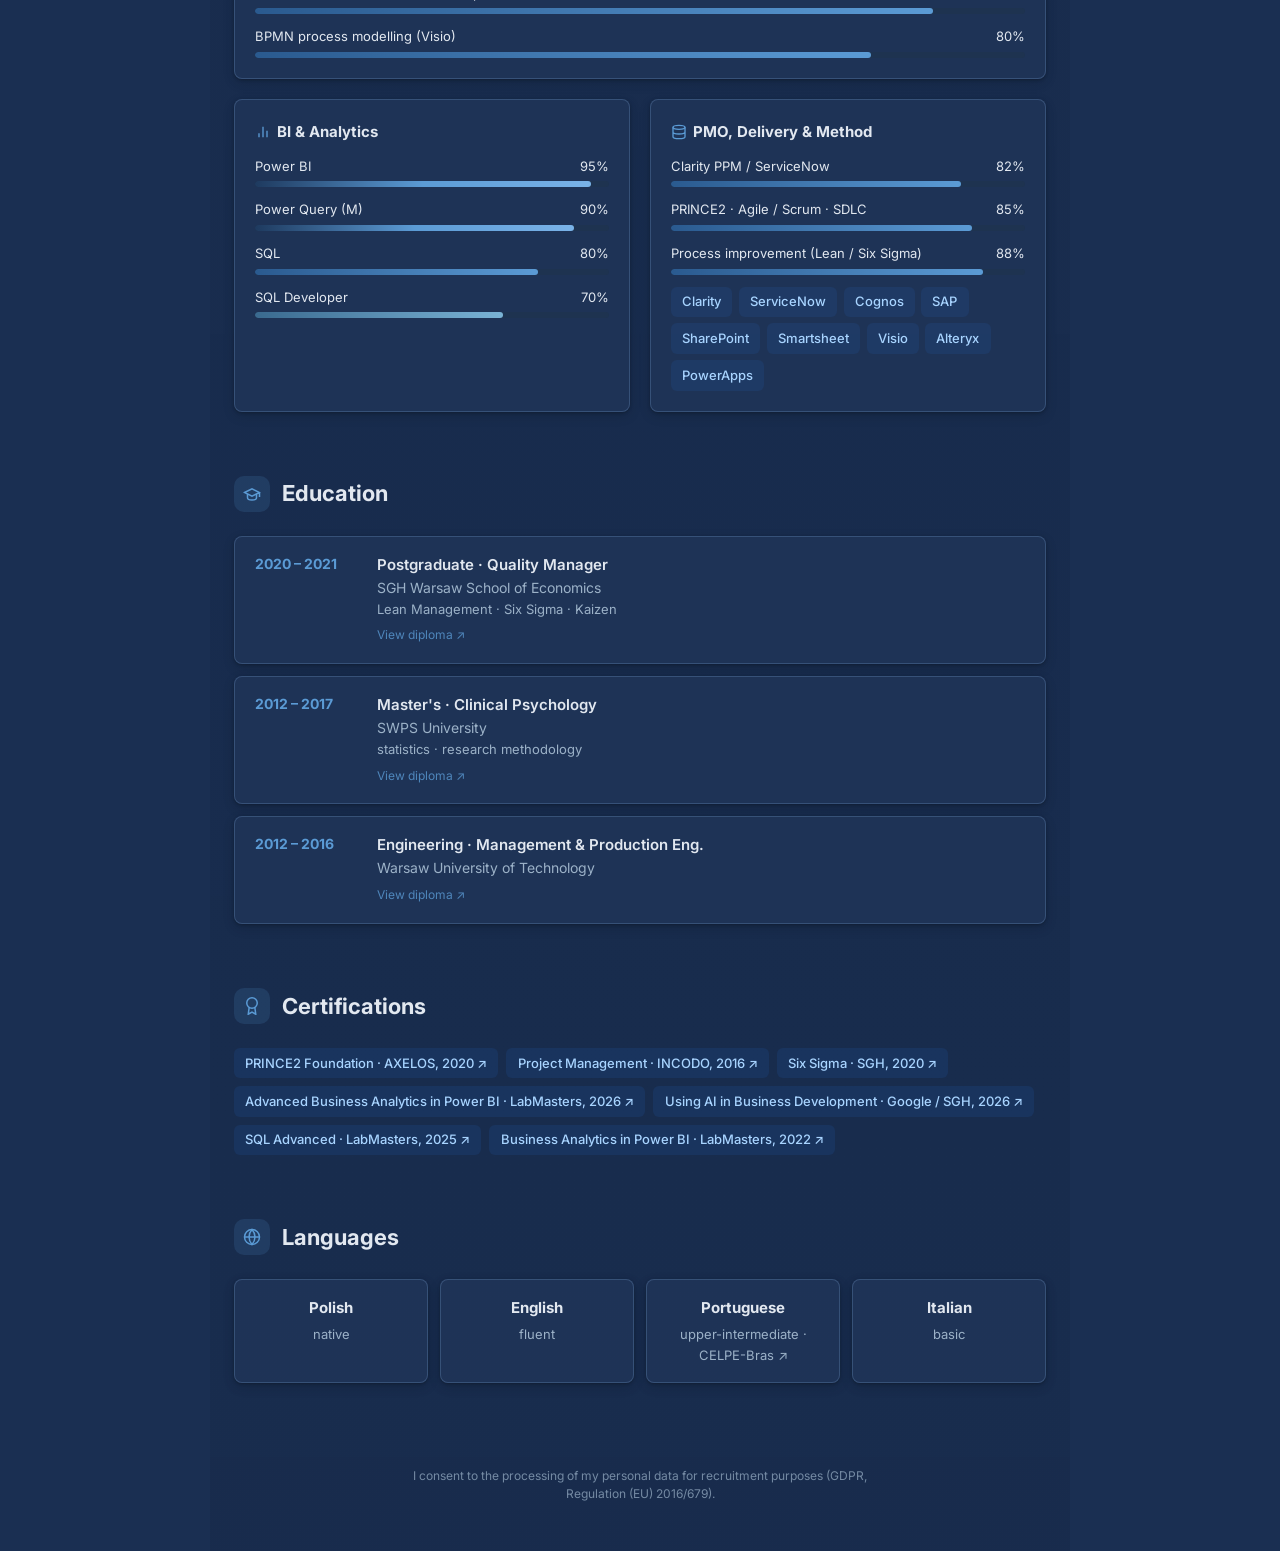
==== commit 46a9fe16: "cv(VS online): justify text, name-only topbar, drop Belgium/NATO, EN psychology diploma" ====
--- a/adrianaguscioraVS.html
+++ b/adrianaguscioraVS.html
@@ -4,7 +4,7 @@
 <meta charset="UTF-8">
 <meta name="viewport" content="width=device-width, initial-scale=1.0">
 <meta name="robots" content="noindex, nofollow">
-<title>CV — Adriana Guściora · Senior Business Analyst (NATO / VS Consultants)</title>
+<title>CV — Adriana Guściora · Senior Business Analyst</title>
 <link rel="preconnect" href="https://fonts.googleapis.com">
 <link rel="preconnect" href="https://fonts.gstatic.com" crossorigin>
 <link href="https://fonts.googleapis.com/css2?family=Inter:wght@400;500;600;700;800&family=JetBrains+Mono:wght@400;500&display=swap" rel="stylesheet">
@@ -1648,6 +1648,9 @@
   /* hero backdrop panel sized for the compact PDF layout */
   .cv-analyst.compact .cv-analyst__hero{ padding:10px 0 11px !important; }
   .cv-analyst.compact .cv-analyst__hero::before{ inset:0 -16px 2px -16px !important; border-radius:14px !important; }
+
+  /* justify body prose in the CV */
+  .cv-analyst__tagline, .cv-analyst__exp-bullets li { text-align: justify; }
 </style>
 </head>
 <body>
@@ -1655,7 +1658,7 @@
   <canvas class="cv-analyst__binary-rain" id="rain-canvas" aria-hidden="true"></canvas>
 
   <nav class="cv-analyst__topbar" aria-label="bar">
-    <span class="cv-analyst__topbar-title">Adriana Guściora | Senior Business Analyst | Requirements / PMO</span>
+    <span class="cv-analyst__topbar-title">Adriana Guściora</span>
     <span class="cv-analyst__topbar-spacer" aria-hidden="true"></span>
     <button type="button" class="cv-analyst__toggle-btn cv-analyst__toggle-btn--active">EN</button>
   </nav>
@@ -1664,7 +1667,7 @@
 
     <section class="cv-analyst__hero">
       <div class="cv-analyst__hero-content">
-        <div class="cv-analyst__hero-badge"><span class="pulse" aria-hidden="true"></span><span>Open to opportunities · Remote · relocation (Belgium / NATO)</span></div>
+        <div class="cv-analyst__hero-badge"><span class="pulse" aria-hidden="true"></span><span>Open to opportunities · Remote · open to relocation</span></div>
         <h1 id="cv-name" class="cv-analyst__name">Adriana Guściora</h1>
         <a class="cv-analyst__role-link" href="https://adrwis.github.io/cv-analityk/" target="_blank" rel="noopener">Senior Business Analyst · Data / PM / PMO / Finance</a>
         <p class="cv-analyst__headline" id="headline">Requirements engineered across banking, cybersecurity and services: BRDs, BPMN, <span style="white-space:nowrap">stakeholder sign-off</span>.</p>
@@ -1777,7 +1780,7 @@
       <div class="cv-analyst__section-header"><div class="cv-analyst__section-icon" aria-hidden="true"><svg viewBox="0 0 24 24" fill="none" stroke="currentColor" stroke-width="2"><path d="M22 10v6M2 10l10-5 10 5-10 5z"/><path d="M6 12v5c0 2 3 3 6 3s6-1 6-3v-5"/></svg></div><h2 class="cv-analyst__section-title">Education</h2></div>
       <div class="cv-analyst__edu-list">
         <div class="cv-analyst__edu-item"><span class="cv-analyst__edu-year">2020 – 2021</span><div><p class="cv-analyst__edu-title">Postgraduate · Quality Manager</p><p class="cv-analyst__edu-school">SGH Warsaw School of Economics</p><p class="cv-analyst__edu-desc">Lean Management · Six Sigma · Kaizen</p><a href="https://adrwis.github.io/cv-analityk/edukacja/manager-jakosci.jpg" target="_blank" rel="noopener" class="cv-analyst__cert-link">View diploma ↗</a></div></div>
-        <div class="cv-analyst__edu-item"><span class="cv-analyst__edu-year">2012 – 2017</span><div><p class="cv-analyst__edu-title">Master's · Clinical Psychology</p><p class="cv-analyst__edu-school">SWPS University</p><p class="cv-analyst__edu-desc">statistics · research methodology</p><a href="https://adrwis.github.io/cv-analityk/edukacja/magister-psychologii.jpg" target="_blank" rel="noopener" class="cv-analyst__cert-link">View diploma ↗</a></div></div>
+        <div class="cv-analyst__edu-item"><span class="cv-analyst__edu-year">2012 – 2017</span><div><p class="cv-analyst__edu-title">Master's · Clinical Psychology</p><p class="cv-analyst__edu-school">SWPS University</p><p class="cv-analyst__edu-desc">statistics · research methodology</p><a href="https://adrwis.github.io/cv-analityk/edukacja/psychology-master-degree.jpg" target="_blank" rel="noopener" class="cv-analyst__cert-link">View diploma ↗</a></div></div>
         <div class="cv-analyst__edu-item"><span class="cv-analyst__edu-year">2012 – 2016</span><div><p class="cv-analyst__edu-title">Engineering · Management &amp; Production Eng.</p><p class="cv-analyst__edu-school">Warsaw University of Technology</p><a href="https://adrwis.github.io/cv-analityk/edukacja/inzynier-en.jpg" target="_blank" rel="noopener" class="cv-analyst__cert-link">View diploma ↗</a></div></div>
       </div>
     </section>
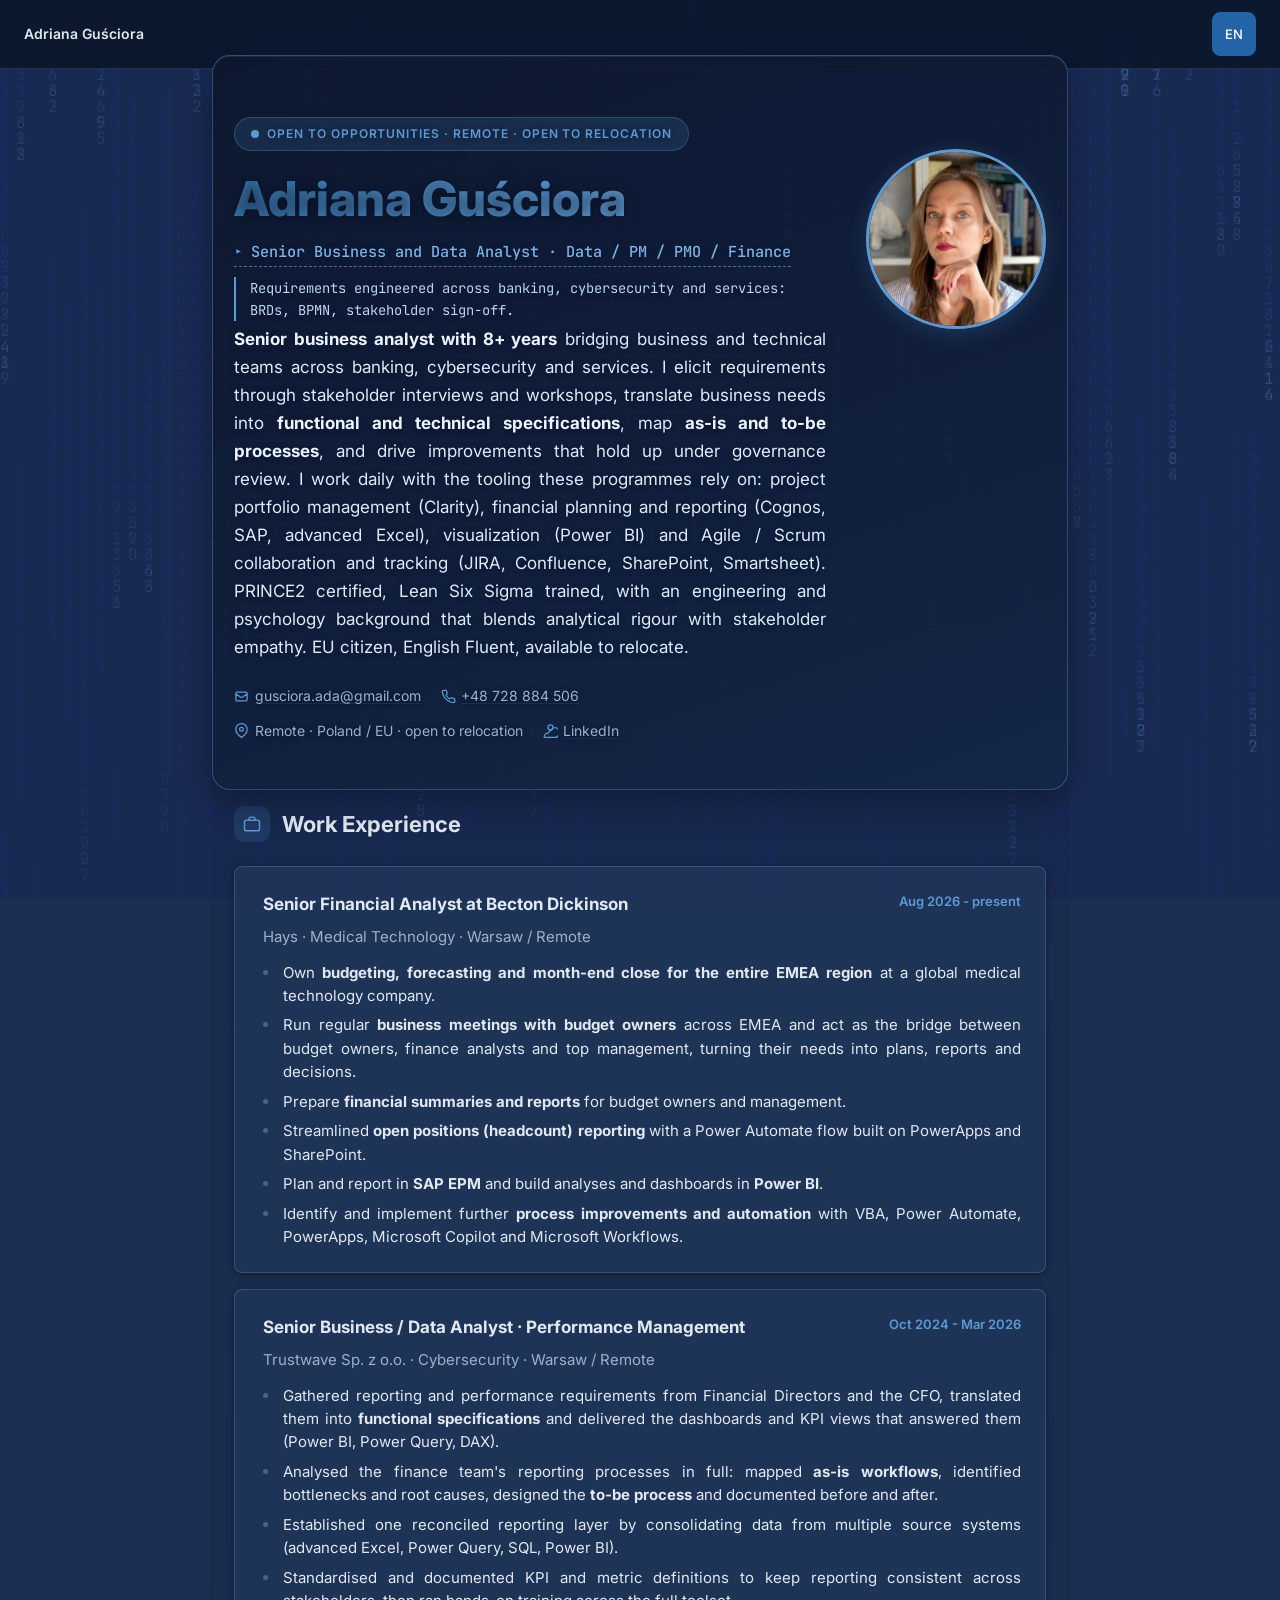
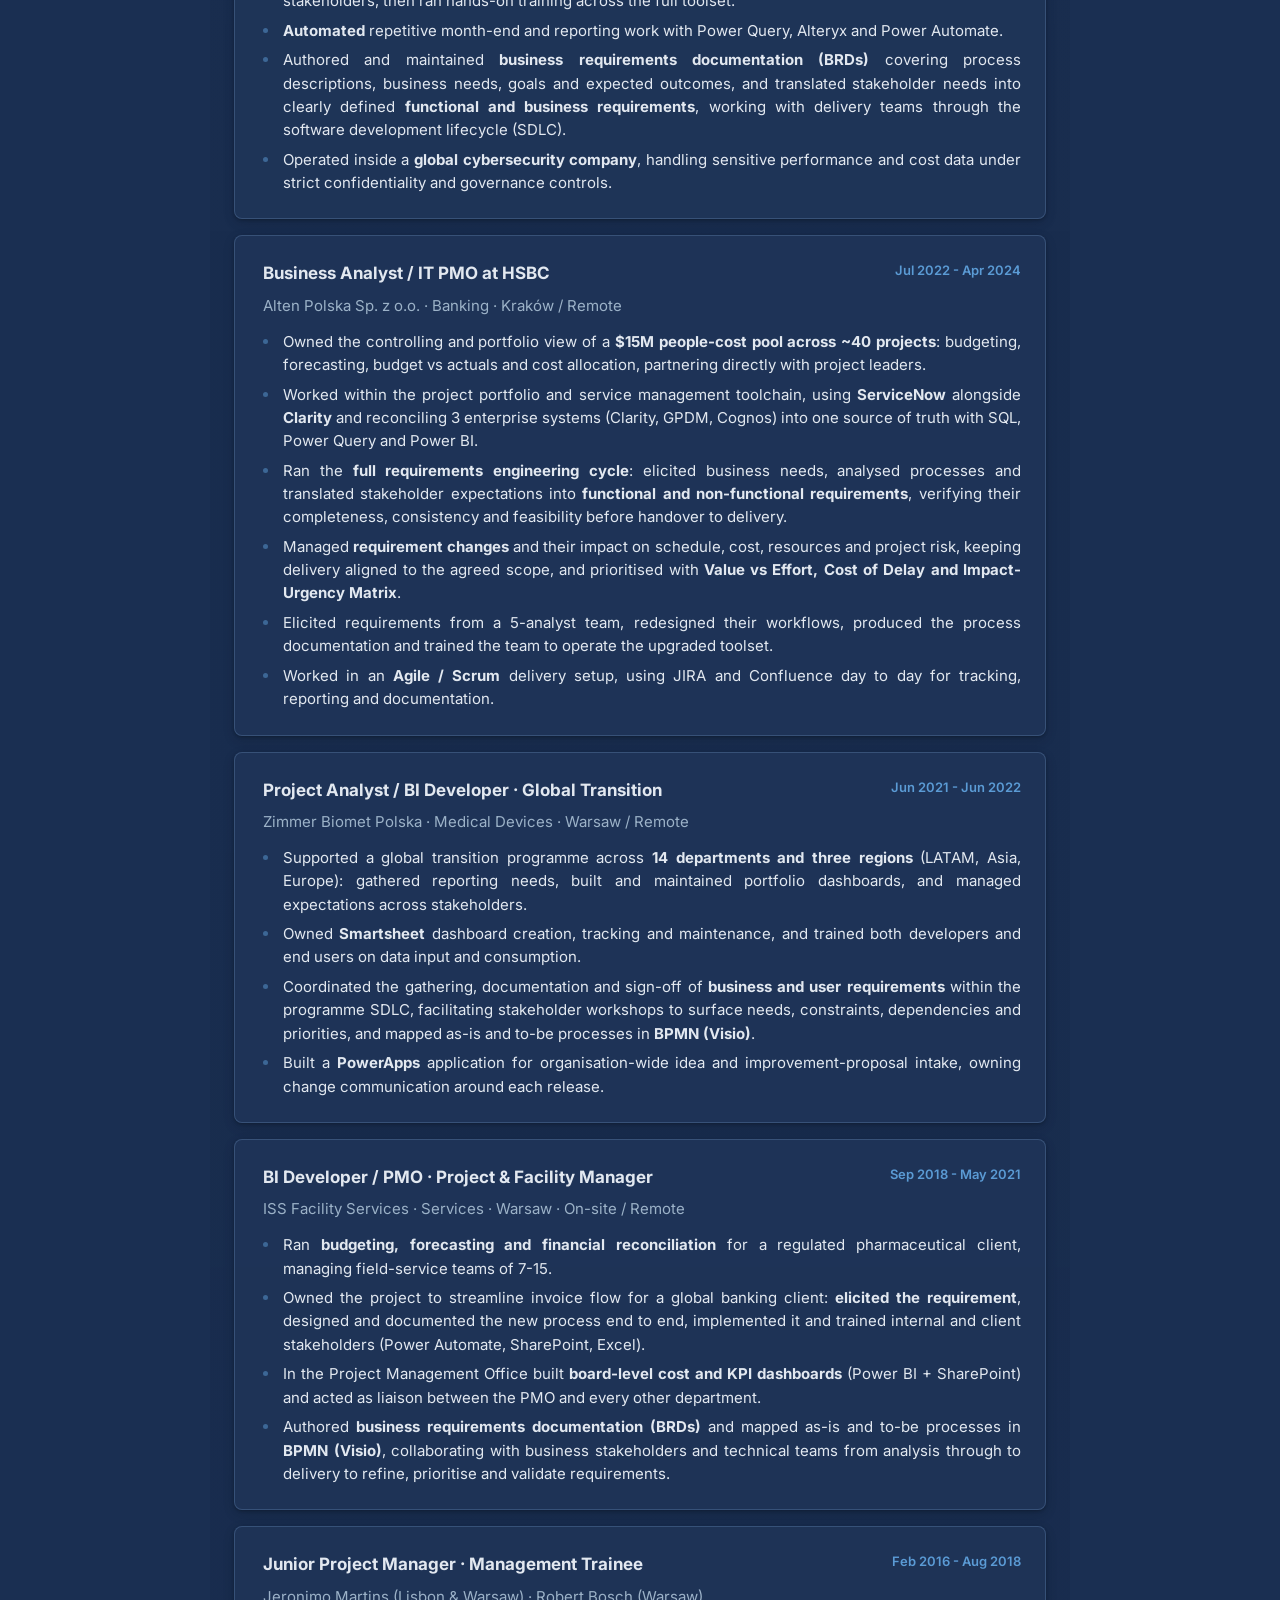
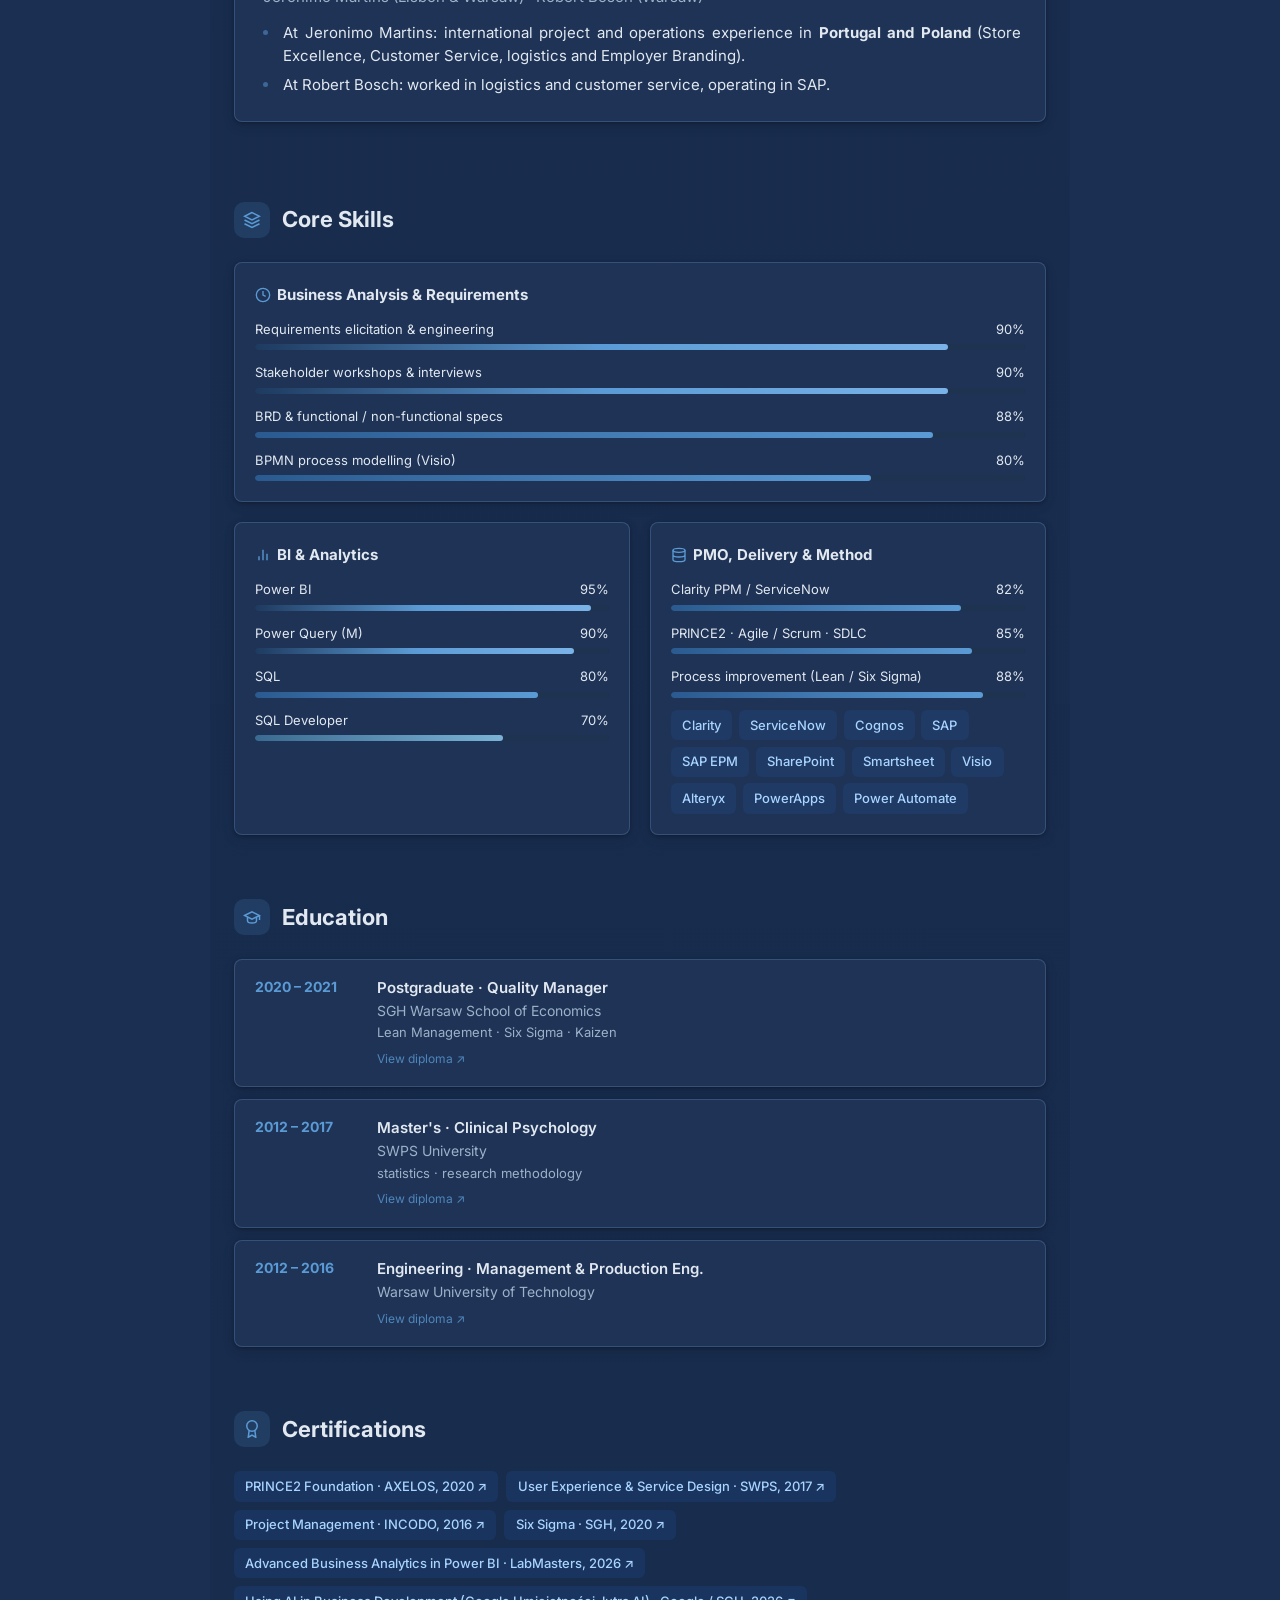
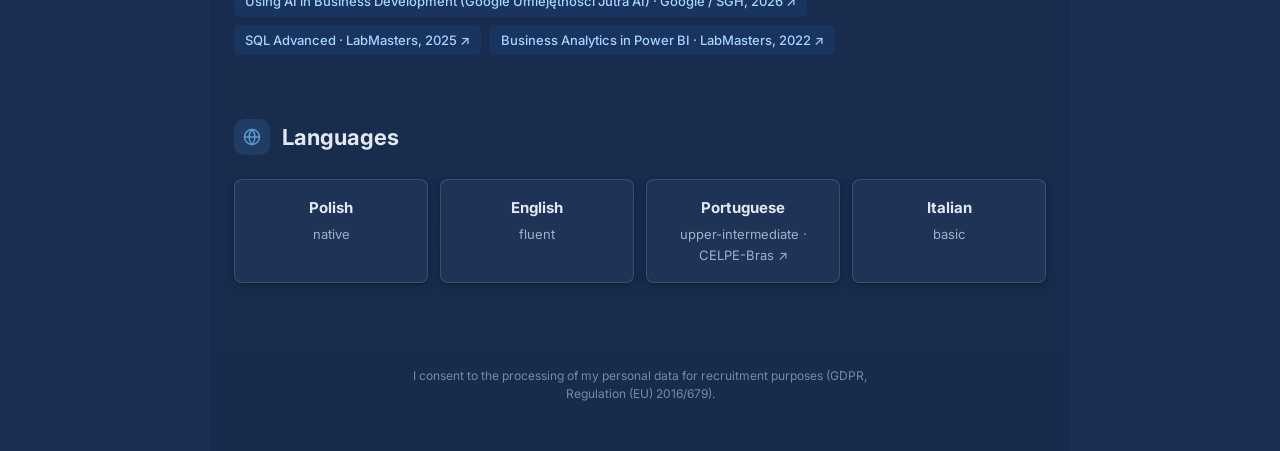
==== commit 7befdf91: "CV: Starszy Analityk Finansowy w Becton Dickinson (Hays) i Nasz Bocian, tytul Senior Business and Da" ====
--- a/adrianaguscioraVS.html
+++ b/adrianaguscioraVS.html
@@ -4,7 +4,7 @@
 <meta charset="UTF-8">
 <meta name="viewport" content="width=device-width, initial-scale=1.0">
 <meta name="robots" content="noindex, nofollow">
-<title>CV — Adriana Guściora · Senior Business Analyst</title>
+<title>CV — Adriana Guściora · Senior Business and Data Analyst</title>
 <link rel="preconnect" href="https://fonts.googleapis.com">
 <link rel="preconnect" href="https://fonts.gstatic.com" crossorigin>
 <link href="https://fonts.googleapis.com/css2?family=Inter:wght@400;500;600;700;800&family=JetBrains+Mono:wght@400;500&display=swap" rel="stylesheet">
@@ -1669,7 +1669,7 @@
       <div class="cv-analyst__hero-content">
         <div class="cv-analyst__hero-badge"><span class="pulse" aria-hidden="true"></span><span>Open to opportunities · Remote · open to relocation</span></div>
         <h1 id="cv-name" class="cv-analyst__name">Adriana Guściora</h1>
-        <a class="cv-analyst__role-link" href="https://adrwis.github.io/cv-analityk/" target="_blank" rel="noopener">Senior Business Analyst · Data / PM / PMO / Finance</a>
+        <a class="cv-analyst__role-link" href="https://adrwis.github.io/cv-analityk/" target="_blank" rel="noopener">Senior Business and Data Analyst · Data / PM / PMO / Finance</a>
         <p class="cv-analyst__headline" id="headline">Requirements engineered across banking, cybersecurity and services: BRDs, BPMN, <span style="white-space:nowrap">stakeholder sign-off</span>.</p>
         <p class="cv-analyst__tagline"><strong>Senior business analyst with 8+ years</strong> bridging business and technical teams across banking, cybersecurity and services. I elicit requirements through stakeholder interviews and workshops, translate business needs into <strong>functional and technical specifications</strong>, map <strong>as-is and to-be processes</strong>, and drive improvements that hold up under governance review. I work daily with the tooling these programmes rely on: project portfolio management (Clarity), financial planning and reporting (Cognos, SAP, advanced Excel), visualization (Power BI) and Agile / Scrum collaboration and tracking (JIRA, Confluence, SharePoint, Smartsheet). PRINCE2 certified, Lean Six Sigma trained, with an engineering and psychology background that blends analytical rigour with stakeholder empathy. EU citizen, English Fluent, available to relocate.</p>
 
@@ -1680,11 +1680,16 @@
           <span class="cv-analyst__contact-item"><svg viewBox="0 0 24 24" fill="none" stroke="currentColor" stroke-width="2" aria-hidden="true"><path d="M16 8a6 6 0 016 14v1H2v-1a6 6 0 016-6z"/><circle cx="12" cy="7" r="4"/></svg><a href="https://www.linkedin.com/in/adriana-gu/">LinkedIn</a></span>
         </div>
       </div>
-      <img src="[data-uri]" alt="Adriana Guściora" class="cv-analyst__photo" width="180" height="180">
+      <img src="[data-uri]" alt="Adriana Guściora" class="cv-analyst__photo" width="180" height="180">
     </section>
 
     <section class="cv-analyst__section">
       <div class="cv-analyst__section-header"><div class="cv-analyst__section-icon" aria-hidden="true"><svg viewBox="0 0 24 24" fill="none" stroke="currentColor" stroke-width="2"><rect x="2" y="7" width="20" height="14" rx="2"/><path d="M16 7V5a2 2 0 00-2-2h-4a2 2 0 00-2 2v2"/></svg></div><h2 class="cv-analyst__section-title">Work Experience</h2></div>
+      <div class="cv-analyst__exp-card">
+    <div class="cv-analyst__exp-header"><h3 class="cv-analyst__exp-role">Senior Financial Analyst at Becton Dickinson</h3><span class="cv-analyst__exp-period">Aug 2026 - present</span></div>
+    <p class="cv-analyst__exp-company">Hays · Medical Technology · Warsaw / Remote</p>
+    <ul class="cv-analyst__exp-bullets" role="list"><li>Own <strong>budgeting, forecasting and month-end close for the entire EMEA region</strong> at a global medical technology company.</li><li>Run regular <strong>business meetings with budget owners</strong> across EMEA and act as the bridge between budget owners, finance analysts and top management, turning their needs into plans, reports and decisions.</li><li>Prepare <strong>financial summaries and reports</strong> for budget owners and management.</li><li>Streamlined <strong>open positions (headcount) reporting</strong> with a Power Automate flow built on PowerApps and SharePoint.</li><li>Plan and report in <strong>SAP EPM</strong> and build analyses and dashboards in <strong>Power BI</strong>.</li><li>Identify and implement further <strong>process improvements and automation</strong> with VBA, Power Automate, PowerApps, Microsoft Copilot and Microsoft Workflows.</li></ul>
+  </div>
       <div class="cv-analyst__exp-card">
     <div class="cv-analyst__exp-header"><h3 class="cv-analyst__exp-role">Senior Business / Data Analyst · Performance Management</h3><span class="cv-analyst__exp-period">Oct 2024 - Mar 2026</span></div>
     <p class="cv-analyst__exp-company">Trustwave Sp. z o.o. · Cybersecurity · Warsaw / Remote</p>
@@ -1769,7 +1774,7 @@
     <div class="cv-analyst__skill-track"><div class="cv-analyst__skill-fill" data-width="88" data-level="advanced" style="width:88%"></div></div>
   </div>
           <div class="cv-analyst__tags cv-analyst__tags--spaced" style="margin-top:.6rem">
-            <span class="cv-analyst__tag">Clarity</span><span class="cv-analyst__tag">ServiceNow</span><span class="cv-analyst__tag">Cognos</span><span class="cv-analyst__tag">SAP</span><span class="cv-analyst__tag">SharePoint</span><span class="cv-analyst__tag">Smartsheet</span><span class="cv-analyst__tag">Visio</span><span class="cv-analyst__tag">Alteryx</span><span class="cv-analyst__tag">PowerApps</span>
+            <span class="cv-analyst__tag">Clarity</span><span class="cv-analyst__tag">ServiceNow</span><span class="cv-analyst__tag">Cognos</span><span class="cv-analyst__tag">SAP</span><span class="cv-analyst__tag">SAP EPM</span><span class="cv-analyst__tag">SharePoint</span><span class="cv-analyst__tag">Smartsheet</span><span class="cv-analyst__tag">Visio</span><span class="cv-analyst__tag">Alteryx</span><span class="cv-analyst__tag">PowerApps</span><span class="cv-analyst__tag">Power Automate</span>
           </div>
         </div>
       </div>
@@ -1789,10 +1794,10 @@
       <div class="cv-analyst__section-header"><div class="cv-analyst__section-icon" aria-hidden="true"><svg viewBox="0 0 24 24" fill="none" stroke="currentColor" stroke-width="2"><circle cx="12" cy="8" r="7"/><path d="M8.21 13.89L7 23l5-3 5 3-1.21-9.12"/></svg></div><h2 class="cv-analyst__section-title">Certifications</h2></div>
       <div class="cv-analyst__tags cv-analyst__tags--certs">
         <a href="https://adrwis.github.io/cv-analityk/edukacja/prince2-1.jpg" target="_blank" rel="noopener" class="cv-analyst__tag cv-analyst__tag--link">PRINCE2 Foundation · AXELOS, 2020 ↗</a>
-        <a href="https://adrwis.github.io/cv-analityk/edukacja/incodo-project-management.jpg" target="_blank" rel="noopener" class="cv-analyst__tag cv-analyst__tag--link">Project Management · INCODO, 2016 ↗</a>
+        <a href="https://adrwis.github.io/cv-analityk/edukacja/user-experience.jpg" target="_blank" rel="noopener" class="cv-analyst__tag cv-analyst__tag--link">User Experience &amp; Service Design · SWPS, 2017 ↗</a><a href="https://adrwis.github.io/cv-analityk/edukacja/incodo-project-management.jpg" target="_blank" rel="noopener" class="cv-analyst__tag cv-analyst__tag--link">Project Management · INCODO, 2016 ↗</a>
         <a href="https://adrwis.github.io/cv-analityk/edukacja/six-sigma.jpg" target="_blank" rel="noopener" class="cv-analyst__tag cv-analyst__tag--link">Six Sigma · SGH, 2020 ↗</a>
         <a href="https://adrwis.github.io/cv-analityk/edukacja/powerbi_zaawansowany.pdf" target="_blank" rel="noopener" class="cv-analyst__tag cv-analyst__tag--link">Advanced Business Analytics in Power BI · LabMasters, 2026 ↗</a>
-        <a href="https://adrwis.github.io/cv-analityk/edukacja/umiejetnosci%20jutra%20AI_eng.pdf" target="_blank" rel="noopener" class="cv-analyst__tag cv-analyst__tag--link">Using AI in Business Development · Google / SGH, 2026 ↗</a>
+        <a href="https://adrwis.github.io/cv-analityk/edukacja/umiejetnosci%20jutra%20AI_eng.pdf" target="_blank" rel="noopener" class="cv-analyst__tag cv-analyst__tag--link">Using AI in Business Development (Google Umiejętności Jutra AI) · Google / SGH, 2026 ↗</a>
         <a href="https://adrwis.github.io/cv-analityk/edukacja/sql-zaawansowany.pdf" target="_blank" rel="noopener" class="cv-analyst__tag cv-analyst__tag--link">SQL Advanced · LabMasters, 2025 ↗</a>
         <a href="https://adrwis.github.io/cv-analityk/edukacja/powerbi-base.pdf" target="_blank" rel="noopener" class="cv-analyst__tag cv-analyst__tag--link">Business Analytics in Power BI · LabMasters, 2022 ↗</a>
       </div>
